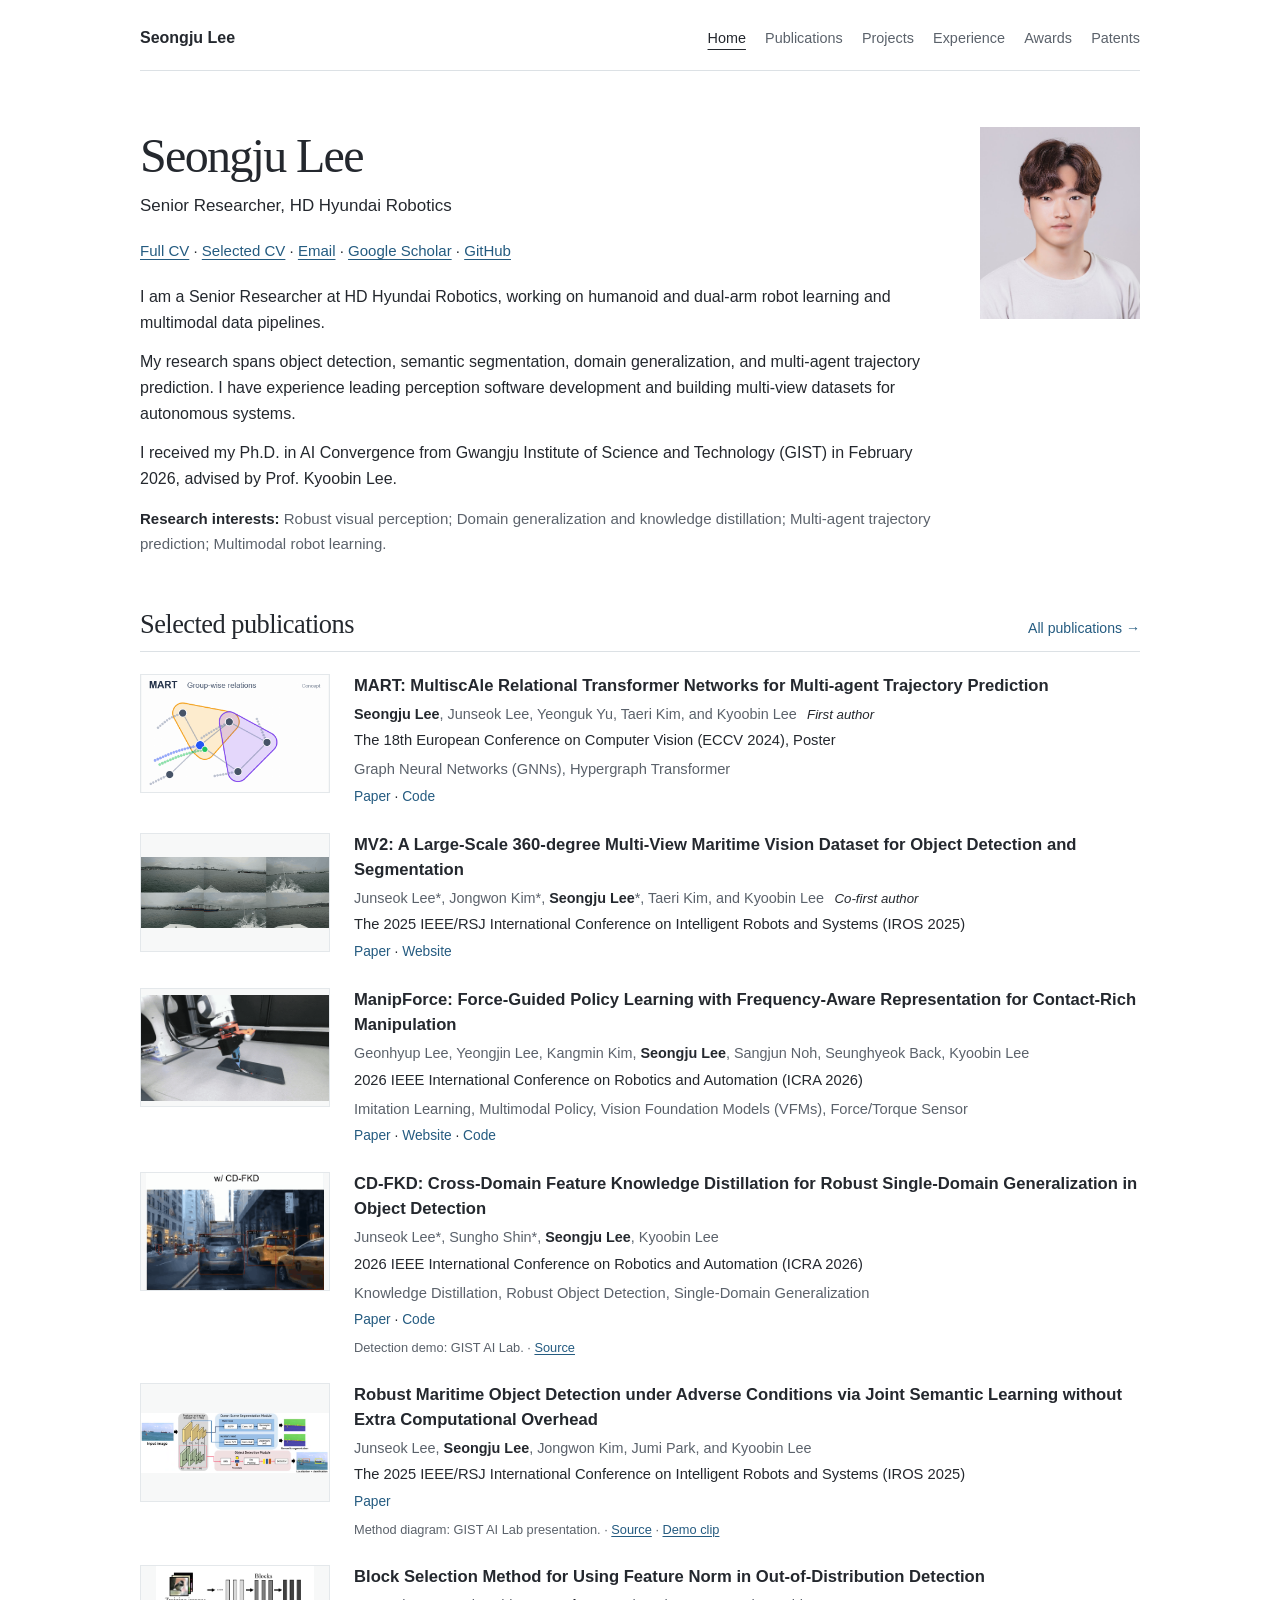
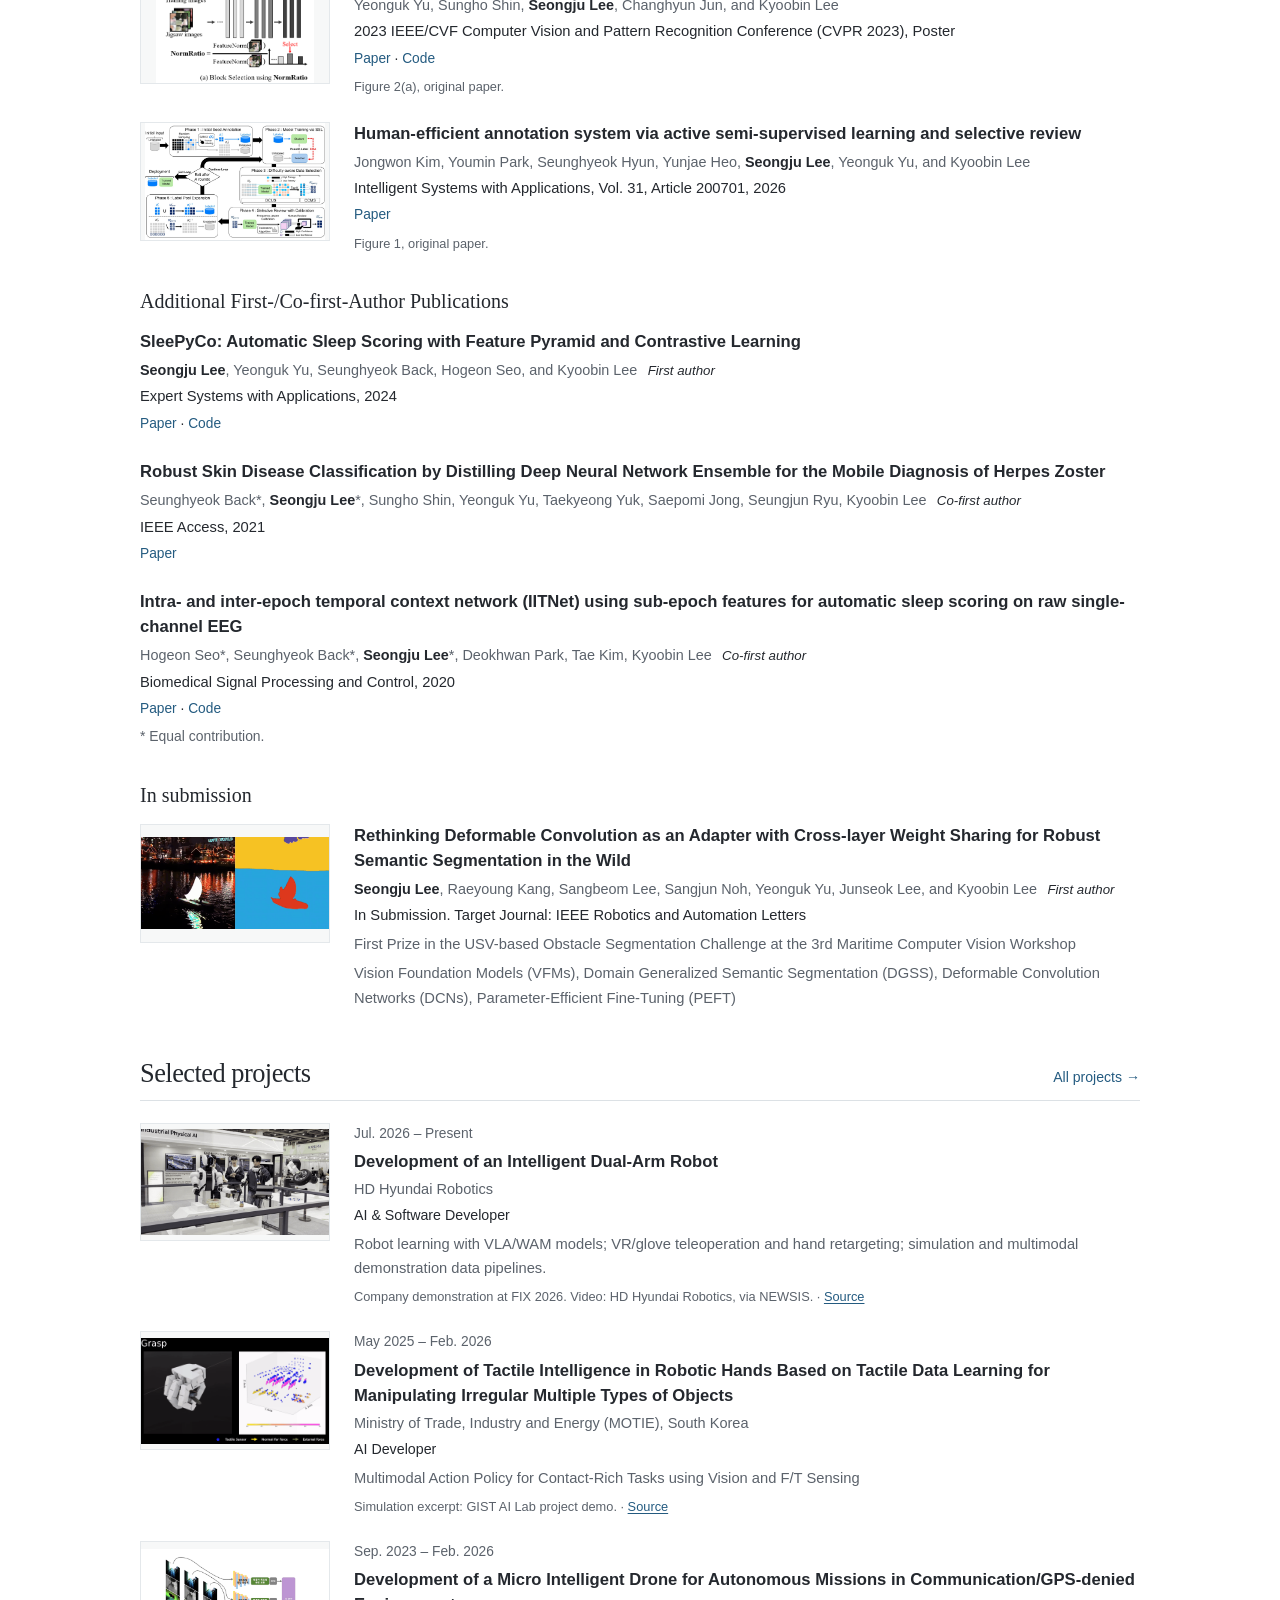
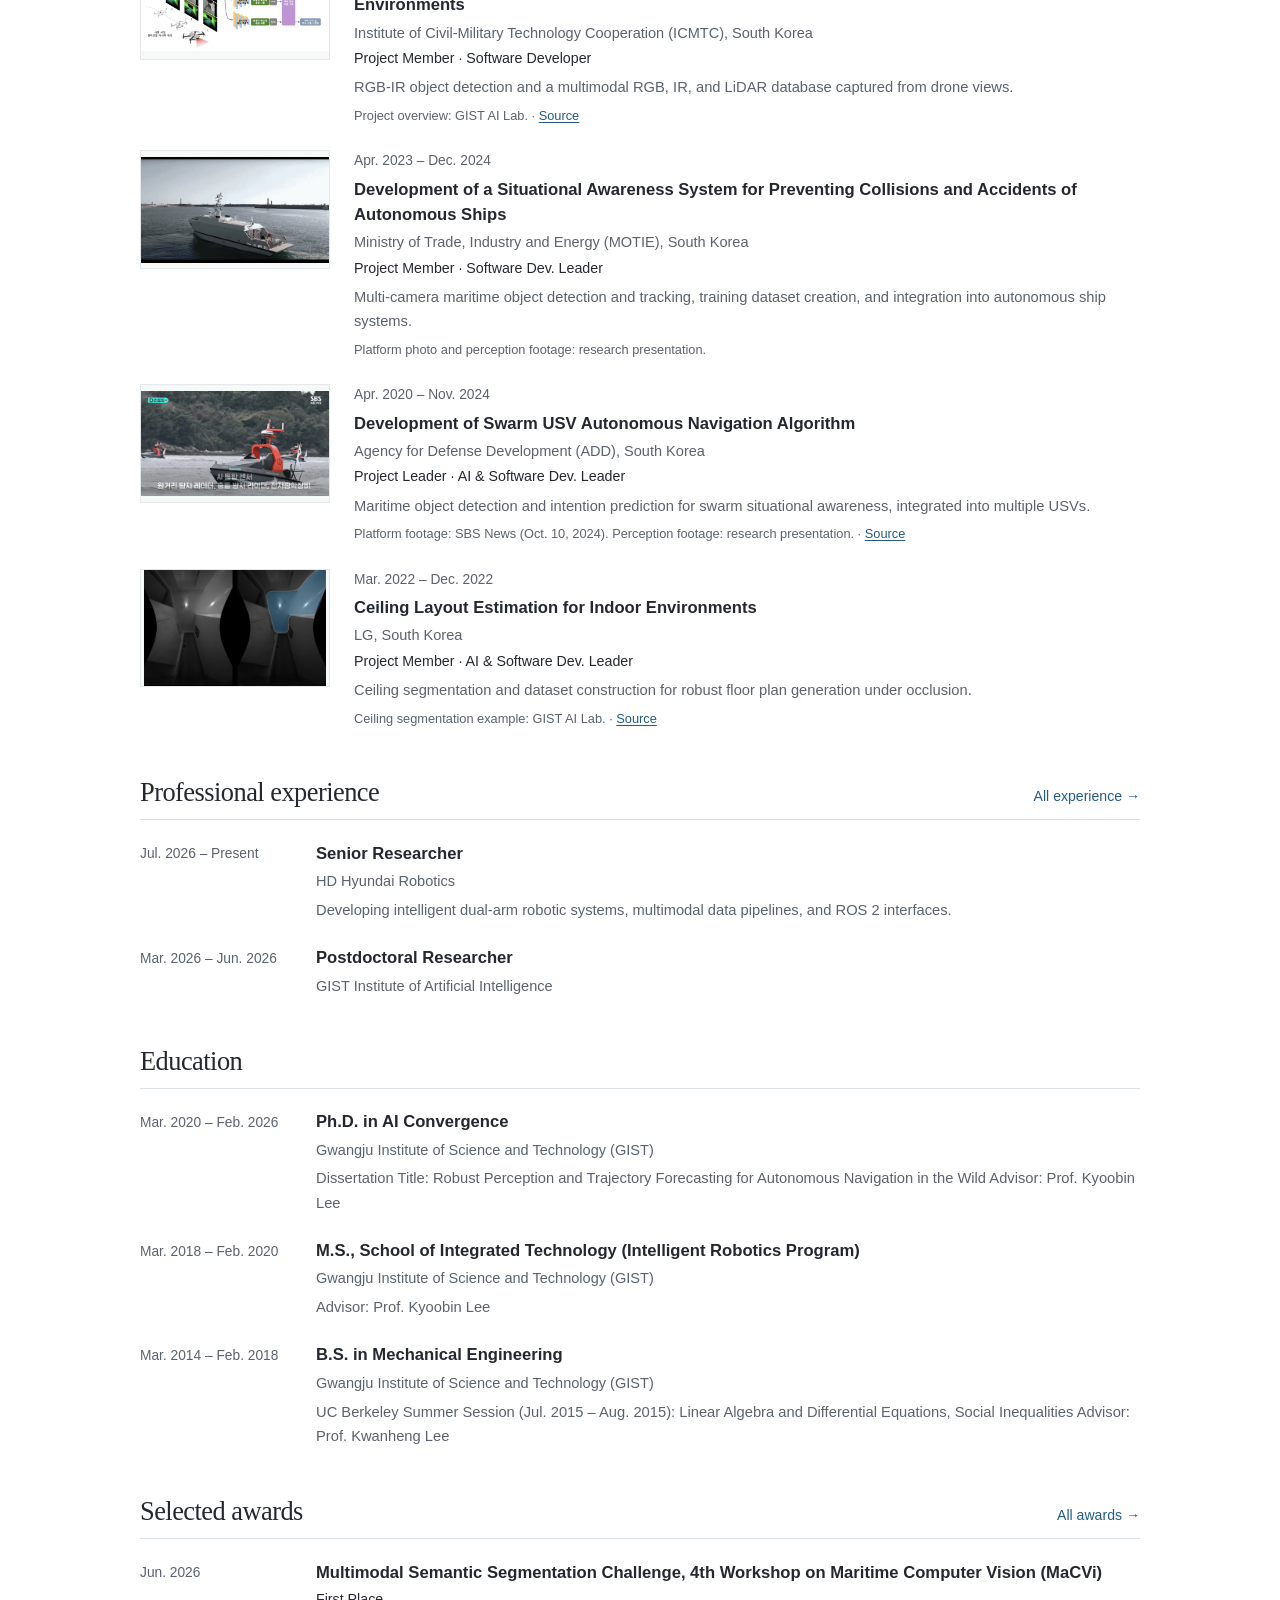
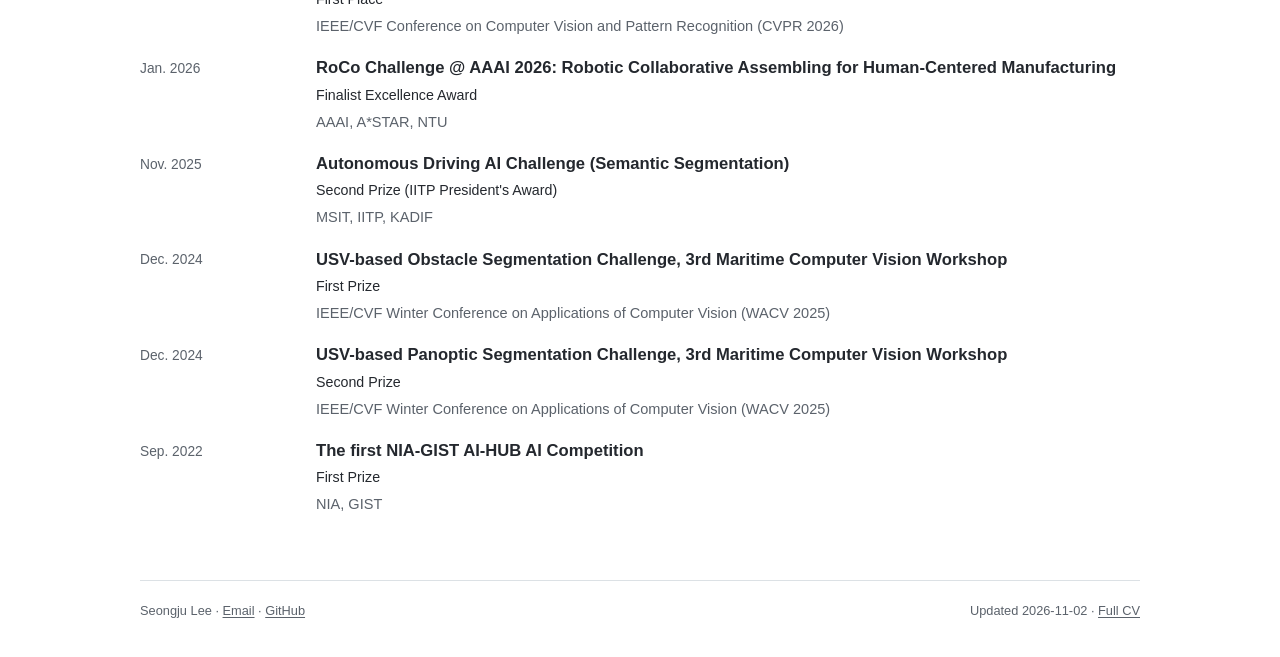
==== index.html @ 4d459638 "Simplify CV summary and retain contrastive learning in skills" ====
<!DOCTYPE html>
<!-- Generated by scripts/build.py from src/data/profile.json. -->
<html lang="en">
<head>
  <meta charset="utf-8">
  <meta name="viewport" content="width=device-width, initial-scale=1">
  <title>Seongju Lee — Robotics &amp; Perception</title>
  <meta name="description" content="Seongju Lee, Senior Researcher at HD Hyundai Robotics. Research in robust perception, maritime vision, and robotics.">
  <link rel="canonical" href="https://seongjulee.github.io/">
  <meta property="og:type" content="website">
  <meta property="og:title" content="Seongju Lee — Robotics &amp; Perception">
  <meta property="og:description" content="Seongju Lee, Senior Researcher at HD Hyundai Robotics. Research in robust perception, maritime vision, and robotics.">
  <meta property="og:url" content="https://seongjulee.github.io/">
  <meta property="og:image" content="https://seongjulee.github.io/assets/images/profile/seongju_lee.jpg">
  <meta property="og:image:alt" content="Portrait of Seongju Lee">
  <meta name="theme-color" content="#ffffff">
  <link rel="icon" type="image/svg+xml" href="assets/favicon.svg">
  <link rel="stylesheet" href="assets/css/site.css?v=45b5c6b2418b">
</head>
<body>
  <a class="skip-link" href="#main">Skip to content</a>
  <header class="site-header wrapper">
    <a class="site-name" href="./">Seongju Lee</a>
    <nav class="site-nav" aria-label="Main navigation">
      <a href="./" aria-current="page">Home</a> <a href="src/pages/publications.html">Publications</a> <a href="src/pages/projects.html">Projects</a> <a href="src/pages/experiences.html">Experience</a> <a href="src/pages/awards.html">Awards</a> <a href="src/pages/patents.html">Patents</a>
    </nav>
  </header>
  <main class="wrapper" id="main" tabindex="-1">
    <section class="profile" aria-labelledby="profile-name">
  <div class="profile-text">
    <h1 id="profile-name">Seongju Lee</h1>
    <p class="profile-affiliation">Senior Researcher, HD Hyundai Robotics</p>
    <p class="profile-links"><a href="assets/docs/Seongju_Lee_CV_Full.pdf?v=ed2b8af882d7">Full CV</a> · <a href="assets/docs/Seongju_Lee_CV_Robotics_Perception.pdf?v=f1baa7aae208">Selected CV</a> · <a href="mailto:sungjulee96@gmail.com">Email</a> · <a href="https://scholar.google.com/citations?user=Q0LR04AAAAAJ">Google Scholar</a> · <a href="https://github.com/SeongjuLee">GitHub</a></p>
    <div class="bio"><p>I am a Senior Researcher at HD Hyundai Robotics, working on humanoid and dual-arm robot learning and multimodal data pipelines.</p>
<p>My research spans object detection, semantic segmentation, domain generalization, and multi-agent trajectory prediction. I have experience leading perception software development and building multi-view datasets for autonomous systems.</p>
<p>I received my Ph.D. in AI Convergence from Gwangju Institute of Science and Technology (GIST) in February 2026, advised by Prof. Kyoobin Lee.</p></div>
    <p class="research-interests"><strong>Research interests:</strong> Robust visual perception; Domain generalization and knowledge distillation; Multi-agent trajectory prediction; Multimodal robot learning.</p>
  </div>
  <img class="portrait" src="assets/images/profile/seongju_lee.jpg" alt="Seongju Lee" width="160" height="192" fetchpriority="high">
</section><section class="content-section" aria-labelledby="publications-heading" id="publications">
  <div class="section-heading">
    <h2 id="publications-heading">Selected publications</h2>
    <a href="src/pages/publications.html" class="section-more">All publications →</a>
  </div>
  <ol class="publication-list">
<li class="publication" id="cvpubMart">
  <article class="research-row">
    <a class="research-media" href="assets/media/research/mart-relations-concept.gif" aria-label="Open original preview: Conceptual MART animation showing trajectory histories, pair-wise connections, overlapping groups, and future trajectories.">
      <picture>
        <source media="(prefers-reduced-motion: reduce)" srcset="assets/media/research/mart-relations-concept-poster.jpg">
        <img src="assets/media/research/mart-relations-concept.gif" alt="Conceptual MART animation showing trajectory histories, pair-wise connections, overlapping groups, and future trajectories." loading="lazy" decoding="async" width="320" height="200">
      </picture>
    </a>
    <div class="research-copy">
    <h3>MART: MultiscAle Relational Transformer Networks for Multi-agent Trajectory Prediction</h3>
    <p class="authors"><strong>Seongju Lee</strong>, Junseok Lee, Yeonguk Yu, Taeri Kim, and Kyoobin Lee<span class="author-role">First author</span></p>
    <p class="venue">The 18th European Conference on Computer Vision (ECCV 2024), Poster</p>

    <p class="item-summary">Graph Neural Networks (GNNs), Hypergraph Transformer</p>
    <p class="item-links"><a href="https://link.springer.com/chapter/10.1007/978-3-031-72848-8_6">Paper</a> · <a href="https://github.com/gist-ailab/MART">Code</a></p>


    </div>
  </article>
</li>
<li class="publication" id="cvpubMultiViewMaritime">
  <article class="research-row">
    <a class="research-media" href="assets/media/research/mv2-multiview.gif" aria-label="Open original preview: Six camera-view examples from the MV2 maritime dataset.">
      <picture>
        <source media="(prefers-reduced-motion: reduce)" srcset="assets/media/research/mv2-multiview-poster.jpg">
        <img src="assets/media/research/mv2-multiview.gif" alt="Six camera-view examples from the MV2 maritime dataset." loading="lazy" decoding="async" width="320" height="200">
      </picture>
    </a>
    <div class="research-copy">
    <h3>MV2: A Large-Scale 360-degree Multi-View Maritime Vision Dataset for Object Detection and Segmentation</h3>
    <p class="authors">Junseok Lee*, Jongwon Kim*, <strong>Seongju Lee</strong>*, Taeri Kim, and Kyoobin Lee<span class="author-role">Co-first author</span></p>
    <p class="venue">The 2025 IEEE/RSJ International Conference on Intelligent Robots and Systems (IROS 2025)</p>


    <p class="item-links"><a href="https://ieeexplore.ieee.org/stamp/stamp.jsp?tp=&amp;arnumber=11247587">Paper</a> · <a href="https://sites.google.com/view/multi-view-maritime-vision">Website</a></p>


    </div>
  </article>
</li>
<li class="publication" id="cvpubManipForce">
  <article class="research-row">
    <a class="research-media" href="assets/media/research/manipforce-battery.gif" aria-label="Open original preview: Battery insertion demonstration with ManipForce.">
      <picture>
        <source media="(prefers-reduced-motion: reduce)" srcset="assets/media/research/manipforce-battery-poster.jpg">
        <img src="assets/media/research/manipforce-battery.gif" alt="Battery insertion demonstration with ManipForce." loading="lazy" decoding="async" width="320" height="200">
      </picture>
    </a>
    <div class="research-copy">
    <h3>ManipForce: Force-Guided Policy Learning with Frequency-Aware Representation for Contact-Rich Manipulation</h3>
    <p class="authors">Geonhyup Lee, Yeongjin Lee, Kangmin Kim, <strong>Seongju Lee</strong>, Sangjun Noh, Seunghyeok Back, Kyoobin Lee</p>
    <p class="venue">2026 IEEE International Conference on Robotics and Automation (ICRA 2026)</p>

    <p class="item-summary">Imitation Learning, Multimodal Policy, Vision Foundation Models (VFMs), Force/Torque Sensor</p>
    <p class="item-links"><a href="https://arxiv.org/pdf/2509.19047">Paper</a> · <a href="https://sites.google.com/view/manipforce/">Website</a> · <a href="https://github.com/gist-ailab/ManipForce">Code</a></p>


    </div>
  </article>
</li>
<li class="publication" id="cvpubCrossDomainDistillation">
  <article class="research-row">
    <a class="research-media" href="assets/media/research/cd-fkd-demo.gif" aria-label="Open original preview: Daytime and nighttime object detections from the official CD-FKD demonstration.">
      <picture>
        <source media="(prefers-reduced-motion: reduce)" srcset="assets/media/research/cd-fkd-demo-poster.jpg">
        <img src="assets/media/research/cd-fkd-demo.gif" alt="Daytime and nighttime object detections from the official CD-FKD demonstration." loading="lazy" decoding="async" width="320" height="200">
      </picture>
    </a>
    <div class="research-copy">
    <h3>CD-FKD: Cross-Domain Feature Knowledge Distillation for Robust Single-Domain Generalization in Object Detection</h3>
    <p class="authors">Junseok Lee*, Sungho Shin*, <strong>Seongju Lee</strong>, Kyoobin Lee</p>
    <p class="venue">2026 IEEE International Conference on Robotics and Automation (ICRA 2026)</p>

    <p class="item-summary">Knowledge Distillation, Robust Object Detection, Single-Domain Generalization</p>
    <p class="item-links"><a href="https://arxiv.org/pdf/2603.16439">Paper</a> · <a href="https://github.com/gist-ailab/CD-FKD">Code</a></p>
    <p class="media-credit">Detection demo: GIST AI Lab. · <a href="https://www.youtube.com/watch?v=3VRU82IuZ4g">Source</a></p>

    </div>
  </article>
</li>
<li class="publication" id="cvpubRobustMaritimeDetection">
  <article class="research-row">
    <a class="research-media" href="assets/media/research/robust-maritime-method.png" aria-label="Open original preview: Joint semantic learning architecture with shared features for maritime object detection and auxiliary scene segmentation.">
      <picture>

        <img src="assets/media/research/robust-maritime-method.png" alt="Joint semantic learning architecture with shared features for maritime object detection and auxiliary scene segmentation." loading="lazy" decoding="async" width="320" height="200">
      </picture>
    </a>
    <div class="research-copy">
    <h3>Robust Maritime Object Detection under Adverse Conditions via Joint Semantic Learning without Extra Computational Overhead</h3>
    <p class="authors">Junseok Lee, <strong>Seongju Lee</strong>, Jongwon Kim, Jumi Park, and Kyoobin Lee</p>
    <p class="venue">The 2025 IEEE/RSJ International Conference on Intelligent Robots and Systems (IROS 2025)</p>


    <p class="item-links"><a href="https://ieeexplore.ieee.org/stamp/stamp.jsp?tp=&amp;arnumber=11246177">Paper</a></p>
    <p class="media-credit">Method diagram: GIST AI Lab presentation. · <a href="https://www.youtube.com/watch?v=nJdHN2xWhJM">Source</a> · <a href="assets/media/research/robust-maritime-demo.gif">Demo clip</a></p>

    </div>
  </article>
</li>
<li class="publication" id="cvpubBlockSelection">
  <article class="research-row">
    <a class="research-media" href="assets/media/research/block-selection-figure2a.png" aria-label="Open original preview: Block selection using NormRatio, comparing feature norms for training images and jigsaw images.">
      <picture>

        <img src="assets/media/research/block-selection-figure2a.png" alt="Block selection using NormRatio, comparing feature norms for training images and jigsaw images." loading="lazy" decoding="async" width="320" height="200">
      </picture>
    </a>
    <div class="research-copy">
    <h3>Block Selection Method for Using Feature Norm in Out-of-Distribution Detection</h3>
    <p class="authors">Yeonguk Yu, Sungho Shin, <strong>Seongju Lee</strong>, Changhyun Jun, and Kyoobin Lee</p>
    <p class="venue">2023 IEEE/CVF Computer Vision and Pattern Recognition Conference (CVPR 2023), Poster</p>


    <p class="item-links"><a href="https://openaccess.thecvf.com/content/CVPR2023/html/Yu_Block_Selection_Method_for_Using_Feature_Norm_in_Out-of-Distribution_Detection_CVPR_2023_paper.html">Paper</a> · <a href="https://github.com/gist-ailab/block-selection-for-OOD-detection">Code</a></p>
    <p class="media-credit">Figure 2(a), original paper.</p>

    </div>
  </article>
</li>
<li class="publication" id="cvpubActiveAnnotation">
  <article class="research-row">
    <a class="research-media" href="assets/media/research/active-annotation-figure1.jpg" aria-label="Open original preview: Five-stage workflow for active semi-supervised annotation, calibrated human review, and label-pool expansion.">
      <picture>

        <img src="assets/media/research/active-annotation-figure1.jpg" alt="Five-stage workflow for active semi-supervised annotation, calibrated human review, and label-pool expansion." loading="lazy" decoding="async" width="320" height="200">
      </picture>
    </a>
    <div class="research-copy">
    <h3>Human-efficient annotation system via active semi-supervised learning and selective review</h3>
    <p class="authors">Jongwon Kim, Youmin Park, Seunghyeok Hyun, Yunjae Heo, <strong>Seongju Lee</strong>, Yeonguk Yu, and Kyoobin Lee</p>
    <p class="venue">Intelligent Systems with Applications, Vol. 31, Article 200701, 2026</p>


    <p class="item-links"><a href="https://doi.org/10.1016/j.iswa.2026.200701">Paper</a></p>
    <p class="media-credit">Figure 1, original paper.</p>

    </div>
  </article>
</li>
</ol><h3 class="subsection-heading" id="additional-publications-heading">Additional First-/Co-first-Author Publications</h3>
<ol class="publication-list">
<li class="publication" id="cvpubSleepyCo">
  <article>

    <div class="research-copy">
    <h3>SleePyCo: Automatic Sleep Scoring with Feature Pyramid and Contrastive Learning</h3>
    <p class="authors"><strong>Seongju Lee</strong>, Yeonguk Yu, Seunghyeok Back, Hogeon Seo, and Kyoobin Lee<span class="author-role">First author</span></p>
    <p class="venue">Expert Systems with Applications, 2024</p>


    <p class="item-links"><a href="https://www.sciencedirect.com/science/article/pii/S0957417423030531">Paper</a> · <a href="https://github.com/gist-ailab/SleePyCo">Code</a></p>


    </div>
  </article>
</li>
<li class="publication" id="cvpubSkinDistillation">
  <article>

    <div class="research-copy">
    <h3>Robust Skin Disease Classification by Distilling Deep Neural Network Ensemble for the Mobile Diagnosis of Herpes Zoster</h3>
    <p class="authors">Seunghyeok Back*, <strong>Seongju Lee</strong>*, Sungho Shin, Yeonguk Yu, Taekyeong Yuk, Saepomi Jong, Seungjun Ryu, Kyoobin Lee<span class="author-role">Co-first author</span></p>
    <p class="venue">IEEE Access, 2021</p>


    <p class="item-links"><a href="https://ieeexplore.ieee.org/abstract/document/9335582">Paper</a></p>


    </div>
  </article>
</li>
<li class="publication" id="cvpubIitnet">
  <article>

    <div class="research-copy">
    <h3>Intra- and inter-epoch temporal context network (IITNet) using sub-epoch features for automatic sleep scoring on raw single-channel EEG</h3>
    <p class="authors">Hogeon Seo*, Seunghyeok Back*, <strong>Seongju Lee</strong>*, Deokhwan Park, Tae Kim, Kyoobin Lee<span class="author-role">Co-first author</span></p>
    <p class="venue">Biomedical Signal Processing and Control, 2020</p>


    <p class="item-links"><a href="https://www.sciencedirect.com/science/article/pii/S1746809420301932">Paper</a> · <a href="https://github.com/gist-ailab/IITNet-official">Code</a></p>


    </div>
  </article>
</li>
</ol><p class="section-note">* Equal contribution.</p><h3 class="subsection-heading">In submission</h3>
<ol class="publication-list">
<li class="publication" id="cvpubRobustSegmentationSubmission">
  <article class="research-row">
    <a class="research-media" href="assets/media/research/dgss-night.gif" aria-label="Open original preview: Nighttime maritime input alongside semantic segmentation output.">
      <picture>
        <source media="(prefers-reduced-motion: reduce)" srcset="assets/media/research/dgss-night-poster.jpg">
        <img src="assets/media/research/dgss-night.gif" alt="Nighttime maritime input alongside semantic segmentation output." loading="lazy" decoding="async" width="320" height="200">
      </picture>
    </a>
    <div class="research-copy">
    <h3>Rethinking Deformable Convolution as an Adapter with Cross-layer Weight Sharing for Robust Semantic Segmentation in the Wild</h3>
    <p class="authors"><strong>Seongju Lee</strong>, Raeyoung Kang, Sangbeom Lee, Sangjun Noh, Yeonguk Yu, Junseok Lee, and Kyoobin Lee<span class="author-role">First author</span></p>
    <p class="venue">In Submission. Target Journal: IEEE Robotics and Automation Letters</p>
    <p class="item-summary">First Prize in the USV-based Obstacle Segmentation Challenge at the 3rd Maritime Computer Vision Workshop</p>
    <p class="item-summary">Vision Foundation Models (VFMs), Domain Generalized Semantic Segmentation (DGSS), Deformable Convolution Networks (DCNs), Parameter-Efficient Fine-Tuning (PEFT)</p>



    </div>
  </article>
</li>
</ol>
</section><section class="content-section" aria-labelledby="projects-heading" id="projects">
  <div class="section-heading">
    <h2 id="projects-heading">Selected projects</h2>
    <a href="src/pages/projects.html" class="section-more">All projects →</a>
  </div>
  <ul class="dated-list projects-list">
<li class="dated-item project-with-media" id="cvprojectDualArm">
  <article class="research-row">
    <a class="research-media" href="assets/media/research/hd-dual-arm-fix2026.gif" aria-label="Open original preview: HD Hyundai Robotics dual-arm robot company demonstration at FIX 2026.">
      <picture>
        <source media="(prefers-reduced-motion: reduce)" srcset="assets/media/research/hd-dual-arm-fix2026-poster.jpg">
        <img src="assets/media/research/hd-dual-arm-fix2026.gif" alt="HD Hyundai Robotics dual-arm robot company demonstration at FIX 2026." loading="lazy" decoding="async" width="320" height="200">
      </picture>
    </a>
    <div class="research-copy">
      <p class="item-date">Jul. 2026 – Present</p>

    <h3>Development of an Intelligent Dual-Arm Robot</h3>
    <p class="organization">HD Hyundai Robotics</p>
    <p class="item-role">AI &amp; Software Developer</p>
    <p class="item-summary">Robot learning with VLA/WAM models; VR/glove teleoperation and hand retargeting; simulation and multimodal demonstration data pipelines.</p>

    <p class="media-credit">Company demonstration at FIX 2026. Video: HD Hyundai Robotics, via NEWSIS. · <a href="https://nwww.newsis.com/view/NISX20261021_0003835579">Source</a></p>
    </div>
  </article>
</li>
<li class="dated-item project-with-media" id="cvprojectTactile">
  <article class="research-row">
    <a class="research-media" href="assets/media/research/tactile-project-simulation.gif" aria-label="Open original preview: Simulated robotic-hand grasping and tactile contact-force visualization from the official GIST AI Lab project demonstration.">
      <picture>
        <source media="(prefers-reduced-motion: reduce)" srcset="assets/media/research/tactile-project-simulation-poster.jpg">
        <img src="assets/media/research/tactile-project-simulation.gif" alt="Simulated robotic-hand grasping and tactile contact-force visualization from the official GIST AI Lab project demonstration." loading="lazy" decoding="async" width="320" height="200">
      </picture>
    </a>
    <div class="research-copy">
      <p class="item-date">May 2025 – Feb. 2026</p>

    <h3>Development of Tactile Intelligence in Robotic Hands Based on Tactile Data Learning for Manipulating Irregular Multiple Types of Objects</h3>
    <p class="organization">Ministry of Trade, Industry and Energy (MOTIE), South Korea</p>
    <p class="item-role">AI Developer</p>
    <p class="item-summary">Multimodal Action Policy for Contact-Rich Tasks using Vision and F/T Sensing</p>

    <p class="media-credit">Simulation excerpt: GIST AI Lab project demo. · <a href="https://www.youtube.com/watch?v=ACXip1F-Fh0">Source</a></p>
    </div>
  </article>
</li>
<li class="dated-item project-with-media" id="cvprojectDrone">
  <article class="research-row">
    <a class="research-media" href="assets/media/research/drone-multimodal-overview.png" aria-label="Open original preview: Official project overview of drone-view RGB, infrared, and LiDAR data for multi-view object recognition.">
      <picture>

        <img src="assets/media/research/drone-multimodal-overview.png" alt="Official project overview of drone-view RGB, infrared, and LiDAR data for multi-view object recognition." loading="lazy" decoding="async" width="320" height="200">
      </picture>
    </a>
    <div class="research-copy">
      <p class="item-date">Sep. 2023 – Feb. 2026</p>

    <h3>Development of a Micro Intelligent Drone for Autonomous Missions in Communication/GPS-denied Environments</h3>
    <p class="organization">Institute of Civil-Military Technology Cooperation (ICMTC), South Korea</p>
    <p class="item-role">Project Member · Software Developer</p>
    <p class="item-summary">RGB-IR object detection and a multimodal RGB, IR, and LiDAR database captured from drone views.</p>

    <p class="media-credit">Project overview: GIST AI Lab. · <a href="https://sites.google.com/view/gistailab/project/%EB%93%9C%EB%A1%A0">Source</a></p>
    </div>
  </article>
</li>
<li class="dated-item project-with-media" id="cvprojectMaritime">
  <article class="research-row">
    <a class="research-media" href="assets/media/research/maritime-platform-perception.gif" aria-label="Open original preview: Edited sequence of the autonomous-ship platform, daytime object detection, and detection in rainy conditions.">
      <picture>
        <source media="(prefers-reduced-motion: reduce)" srcset="assets/media/research/maritime-platform-perception-poster.jpg">
        <img src="assets/media/research/maritime-platform-perception.gif" alt="Edited sequence of the autonomous-ship platform, daytime object detection, and detection in rainy conditions." loading="lazy" decoding="async" width="320" height="200">
      </picture>
    </a>
    <div class="research-copy">
      <p class="item-date">Apr. 2023 – Dec. 2024</p>

    <h3>Development of a Situational Awareness System for Preventing Collisions and Accidents of Autonomous Ships</h3>
    <p class="organization">Ministry of Trade, Industry and Energy (MOTIE), South Korea</p>
    <p class="item-role">Project Member · Software Dev. Leader</p>
    <p class="item-summary">Multi-camera maritime object detection and tracking, training dataset creation, and integration into autonomous ship systems.</p>

    <p class="media-credit">Platform photo and perception footage: research presentation.</p>
    </div>
  </article>
</li>
<li class="dated-item project-with-media" id="cvprojectSwarm">
  <article class="research-row">
    <a class="research-media" href="assets/media/research/swarm-platform-perception.gif" aria-label="Open original preview: Edited sequence of USV platform close-ups, real-world object detection, and group navigation.">
      <picture>
        <source media="(prefers-reduced-motion: reduce)" srcset="assets/media/research/swarm-platform-perception-poster.jpg">
        <img src="assets/media/research/swarm-platform-perception.gif" alt="Edited sequence of USV platform close-ups, real-world object detection, and group navigation." loading="lazy" decoding="async" width="320" height="200">
      </picture>
    </a>
    <div class="research-copy">
      <p class="item-date">Apr. 2020 – Nov. 2024</p>

    <h3>Development of Swarm USV Autonomous Navigation Algorithm</h3>
    <p class="organization">Agency for Defense Development (ADD), South Korea</p>
    <p class="item-role">Project Leader · AI &amp; Software Dev. Leader</p>
    <p class="item-summary">Maritime object detection and intention prediction for swarm situational awareness, integrated into multiple USVs.</p>

    <p class="media-credit">Platform footage: SBS News (Oct. 10, 2024). Perception footage: research presentation. · <a href="https://www.youtube.com/watch?v=AyBg_Y-ayZ4">Source</a></p>
    </div>
  </article>
</li>
<li class="dated-item project-with-media" id="cvprojectCeiling">
  <article class="research-row">
    <a class="research-media" href="assets/media/research/ceiling-segmentation-example.jpg" aria-label="Open original preview: Input image and ceiling segmentation mask from the official project example.">
      <picture>

        <img src="assets/media/research/ceiling-segmentation-example.jpg" alt="Input image and ceiling segmentation mask from the official project example." loading="lazy" decoding="async" width="320" height="200">
      </picture>
    </a>
    <div class="research-copy">
      <p class="item-date">Mar. 2022 – Dec. 2022</p>

    <h3>Ceiling Layout Estimation for Indoor Environments</h3>
    <p class="organization">LG, South Korea</p>
    <p class="item-role">Project Member · AI &amp; Software Dev. Leader</p>
    <p class="item-summary">Ceiling segmentation and dataset construction for robust floor plan generation under occlusion.</p>

    <p class="media-credit">Ceiling segmentation example: GIST AI Lab. · <a href="https://sites.google.com/view/gistailab/project/lg">Source</a></p>
    </div>
  </article>
</li>
</ul>
</section><section class="content-section" aria-labelledby="experience-heading" id="experience">
  <div class="section-heading">
    <h2 id="experience-heading">Professional experience</h2>
    <a href="src/pages/experiences.html" class="section-more">All experience →</a>
  </div>
  <ul class="dated-list">
<li class="dated-item">
  <p class="item-date">Jul. 2026 – Present</p>
  <div>
    <h3>Senior Researcher</h3>
    <p class="organization">HD Hyundai Robotics</p>
    <p class="item-summary">Developing intelligent dual-arm robotic systems, multimodal data pipelines, and ROS 2 interfaces.</p>
  </div>
</li>
<li class="dated-item">
  <p class="item-date">Mar. 2026 – Jun. 2026</p>
  <div>
    <h3>Postdoctoral Researcher</h3>
    <p class="organization">GIST Institute of Artificial Intelligence</p>

  </div>
</li>
</ul>
</section><section class="content-section" aria-labelledby="education-heading" id="education">
  <div class="section-heading">
    <h2 id="education-heading">Education</h2>

  </div>
  <ul class="dated-list">
<li class="dated-item">
  <p class="item-date">Mar. 2020 – Feb. 2026</p>
  <div>
    <h3>Ph.D. in AI Convergence</h3>
    <p class="organization">Gwangju Institute of Science and Technology (GIST)</p>
    <p class="item-summary">Dissertation Title: Robust Perception and Trajectory Forecasting for Autonomous Navigation in the Wild Advisor: Prof. Kyoobin Lee</p>
  </div>
</li>
<li class="dated-item">
  <p class="item-date">Mar. 2018 – Feb. 2020</p>
  <div>
    <h3>M.S., School of Integrated Technology (Intelligent Robotics Program)</h3>
    <p class="organization">Gwangju Institute of Science and Technology (GIST)</p>
    <p class="item-summary">Advisor: Prof. Kyoobin Lee</p>
  </div>
</li>
<li class="dated-item">
  <p class="item-date">Mar. 2014 – Feb. 2018</p>
  <div>
    <h3>B.S. in Mechanical Engineering</h3>
    <p class="organization">Gwangju Institute of Science and Technology (GIST)</p>
    <p class="item-summary">UC Berkeley Summer Session (Jul. 2015 – Aug. 2015): Linear Algebra and Differential Equations, Social Inequalities Advisor: Prof. Kwanheng Lee</p>
  </div>
</li>
</ul>
</section><section class="content-section" aria-labelledby="awards-heading" id="awards">
  <div class="section-heading">
    <h2 id="awards-heading">Selected awards</h2>
    <a href="src/pages/awards.html" class="section-more">All awards →</a>
  </div>
  <ul class="dated-list awards-list">
<li class="dated-item">
  <p class="item-date">Jun. 2026</p>
  <div>
    <h3>Multimodal Semantic Segmentation Challenge, 4th Workshop on Maritime Computer Vision (MaCVi)</h3>
    <p class="award-result">First Place</p>
    <p class="organization">IEEE/CVF Conference on Computer Vision and Pattern Recognition (CVPR 2026)</p>
  </div>
</li>
<li class="dated-item">
  <p class="item-date">Jan. 2026</p>
  <div>
    <h3>RoCo Challenge @ AAAI 2026: Robotic Collaborative Assembling for Human-Centered Manufacturing</h3>
    <p class="award-result">Finalist Excellence Award</p>
    <p class="organization">AAAI, A*STAR, NTU</p>
  </div>
</li>
<li class="dated-item">
  <p class="item-date">Nov. 2025</p>
  <div>
    <h3>Autonomous Driving AI Challenge (Semantic Segmentation)</h3>
    <p class="award-result">Second Prize (IITP President&#x27;s Award)</p>
    <p class="organization">MSIT, IITP, KADIF</p>
  </div>
</li>
<li class="dated-item">
  <p class="item-date">Dec. 2024</p>
  <div>
    <h3>USV-based Obstacle Segmentation Challenge, 3rd Maritime Computer Vision Workshop</h3>
    <p class="award-result">First Prize</p>
    <p class="organization">IEEE/CVF Winter Conference on Applications of Computer Vision (WACV 2025)</p>
  </div>
</li>
<li class="dated-item">
  <p class="item-date">Dec. 2024</p>
  <div>
    <h3>USV-based Panoptic Segmentation Challenge, 3rd Maritime Computer Vision Workshop</h3>
    <p class="award-result">Second Prize</p>
    <p class="organization">IEEE/CVF Winter Conference on Applications of Computer Vision (WACV 2025)</p>
  </div>
</li>
<li class="dated-item">
  <p class="item-date">Sep. 2022</p>
  <div>
    <h3>The first NIA-GIST AI-HUB AI Competition</h3>
    <p class="award-result">First Prize</p>
    <p class="organization">NIA, GIST</p>
  </div>
</li>
</ul>
</section>
  </main>
  <footer class="site-footer wrapper">
    <p>Seongju Lee · <a href="mailto:sungjulee96@gmail.com">Email</a> · <a href="https://github.com/SeongjuLee">GitHub</a></p>
    <p>Updated <time datetime="2026-11-02">2026-11-02</time> · <a href="assets/docs/Seongju_Lee_CV_Full.pdf?v=ed2b8af882d7">Full CV</a></p>
  </footer>
</body>
</html>
---- assets/css/site.css ----
:root {
  color-scheme: light;
  --ink: #24282e;
  --muted: #5b626b;
  --link: #245b80;
  --rule: #dce1e5;
  --paper: #fff;
}

*,
*::before,
*::after {
  box-sizing: border-box;
}

html {
  scroll-padding-top: 1.5rem;
}

body {
  margin: 0;
  background: var(--paper);
  color: var(--ink);
  font-family: -apple-system, BlinkMacSystemFont, "Segoe UI", Arial, sans-serif;
  font-size: 16px;
  line-height: 1.65;
  -webkit-text-size-adjust: 100%;
}

a {
  color: var(--link);
  text-decoration-thickness: 1px;
  text-underline-offset: 0.17em;
}

a:hover {
  color: #163d58;
  text-decoration: underline;
}

:focus-visible {
  outline: 2px solid var(--link);
  outline-offset: 4px;
}

img {
  display: block;
  max-width: 100%;
}

p,
h1,
h2,
h3 {
  margin: 0;
}

h1,
h2 {
  font-family: Georgia, "Times New Roman", serif;
  font-weight: 400;
  line-height: 1.2;
}

h1 {
  font-size: clamp(2.35rem, 5vw, 3rem);
  letter-spacing: -0.035em;
}

h2 {
  font-size: 1.65rem;
  letter-spacing: -0.02em;
}

h3 {
  font-size: 1.04rem;
  font-weight: 600;
  line-height: 1.5;
}

.wrapper {
  width: min(100% - 4rem, 1000px);
  margin-inline: auto;
}

.skip-link {
  position: absolute;
  top: 0.5rem;
  left: 1rem;
  z-index: 2;
  padding: 0.5rem 0.75rem;
  background: var(--paper);
  border: 1px solid var(--link);
  transform: translateY(-200%);
}

.skip-link:focus {
  transform: translateY(0);
}

.site-header {
  display: flex;
  align-items: baseline;
  justify-content: space-between;
  gap: 1rem 2rem;
  padding-block: 1.55rem 1.2rem;
  border-bottom: 1px solid var(--rule);
}

.site-name {
  flex-shrink: 0;
  color: var(--ink);
  font-weight: 600;
  text-decoration: none;
}

.site-nav {
  display: flex;
  flex-wrap: wrap;
  justify-content: flex-end;
  gap: 0.4rem 1.2rem;
  font-size: 0.9rem;
}

.site-nav a {
  color: var(--muted);
  text-decoration: none;
}

.site-nav a[aria-current="page"] {
  color: var(--ink);
  text-decoration: underline;
  text-underline-offset: 0.4em;
}

.profile {
  display: grid;
  grid-template-columns: minmax(0, 1fr) 160px;
  align-items: start;
  gap: 3rem;
  padding-block: 3.5rem 0.3rem;
}

.profile-affiliation {
  margin-top: 0.45rem;
  font-size: 1.06rem;
}

.bio {
  margin-top: 1.1rem;
}

.bio p + p {
  margin-top: 0.75rem;
}

.research-interests {
  margin-top: 0.9rem;
  color: var(--muted);
  font-size: 0.94rem;
}

.research-interests strong {
  color: var(--ink);
  font-weight: 600;
}

.profile-links {
  margin-top: 1rem;
  font-size: 0.94rem;
  line-height: 2;
}

.portrait {
  width: 160px;
  height: 192px;
  object-fit: cover;
  object-position: center 30%;
}

.content-section {
  margin-top: 3rem;
}

.section-heading {
  display: flex;
  align-items: baseline;
  justify-content: space-between;
  gap: 0.75rem 1.5rem;
  margin-bottom: 1.35rem;
  padding-bottom: 0.65rem;
  border-bottom: 1px solid var(--rule);
}

.section-more {
  flex-shrink: 0;
  font-size: 0.88rem;
  text-decoration: none;
}

.publication-list,
.dated-list {
  margin: 0;
  padding: 0;
  list-style: none;
}

.publication + .publication {
  margin-top: 1.55rem;
}

.publication {
  scroll-margin-top: 1.5rem;
}

.research-row {
  display: grid;
  grid-template-columns: 190px minmax(0, 1fr);
  align-items: start;
  column-gap: 1.5rem;
}

.research-copy {
  min-width: 0;
}

.research-media {
  display: block;
  width: 190px;
  aspect-ratio: 8 / 5;
  overflow: hidden;
  border: 1px solid #e4e8eb;
  background: #f7f8f8;
}

.research-media picture,
.research-media img,
.research-media video {
  display: block;
  width: 100%;
  height: 100%;
}

.research-media img,
.research-media video {
  object-fit: contain;
}

.dated-item.project-with-media {
  display: block;
}

.project-with-media .item-date {
  margin-bottom: 0.3rem;
  padding-top: 0;
}

.publication h3,
.dated-item h2,
.dated-item h3 {
  overflow-wrap: anywhere;
}

.dated-item h2 {
  font-family: inherit;
  font-size: 1.04rem;
  font-weight: 600;
  line-height: 1.5;
  letter-spacing: normal;
}

.authors {
  margin-top: 0.25rem;
  font-size: 0.9rem;
  color: var(--muted);
  line-height: 1.65;
}

.authors strong {
  color: var(--ink);
  font-weight: 600;
}

.author-role {
  display: inline-block;
  margin-left: 0.65rem;
  color: var(--ink);
  font-size: 0.83rem;
  font-style: italic;
}

.venue {
  margin-top: 0.1rem;
  font-size: 0.92rem;
}

.item-summary {
  margin-top: 0.3rem;
  font-size: 0.92rem;
  color: var(--muted);
}

.item-links {
  margin-top: 0.25rem;
  font-size: 0.86rem;
}

.item-links a {
  text-decoration: none;
}

.item-metrics {
  margin-top: 0.3rem;
  color: var(--muted);
  font-size: 0.78rem;
}

.media-credit {
  margin-top: 0.35rem;
  color: var(--muted);
  font-size: 0.8rem;
}

.subsection-heading {
  margin-top: 2rem;
  margin-bottom: 0.9rem;
  font-family: Georgia, "Times New Roman", serif;
  font-size: 1.25rem;
  font-weight: 400;
}

.section-note {
  margin: 0.25rem 0 0.9rem;
  font-size: 0.87rem;
  color: var(--muted);
}

.dated-item {
  display: grid;
  grid-template-columns: 152px minmax(0, 1fr);
  column-gap: 1.5rem;
}

.dated-item + .dated-item {
  margin-top: 1.5rem;
}

.item-date {
  padding-top: 0.1rem;
  color: var(--muted);
  font-size: 0.86rem;
}

.organization {
  margin-top: 0.15rem;
  color: var(--muted);
  font-size: 0.91rem;
}

.item-role,
.award-result {
  margin-top: 0.15rem;
  font-size: 0.89rem;
}

.item-role {
  font-weight: 500;
}

.awards-list .dated-item + .dated-item {
  margin-top: 1.15rem;
}

.page-heading {
  margin-top: 3rem;
  margin-bottom: 2rem;
}

.page-heading > p {
  max-width: 45rem;
  margin-top: 1rem;
  color: var(--muted);
}

.page-index {
  margin-top: 1.2rem;
  font-size: 0.9rem;
  line-height: 2;
}

.archive-note {
  max-width: 47rem;
  color: var(--muted);
  font-size: 0.83rem;
}

.patent-list h2 {
  font-family: inherit;
  font-size: 1.05rem;
  line-height: 1.5;
  font-weight: 600;
  letter-spacing: normal;
  overflow-wrap: anywhere;
}

.site-footer {
  display: flex;
  flex-wrap: wrap;
  justify-content: space-between;
  gap: 0.5rem 2rem;
  margin-top: 4rem;
  padding-block: 1.2rem 2.2rem;
  border-top: 1px solid var(--rule);
  color: var(--muted);
  font-size: 0.8rem;
}

.site-footer a {
  color: inherit;
}

@media (max-width: 800px) {
  .site-header {
    display: block;
  }

  .site-nav {
    justify-content: flex-start;
    margin-top: 0.7rem;
    gap: 0.4rem 1.1rem;
  }

  .profile {
    column-gap: 2rem;
  }
}

@media (max-width: 600px) {
  .wrapper {
    width: calc(100% - 2.5rem);
  }

  .site-header {
    padding-top: 1.2rem;
  }

  .site-nav {
    column-gap: 1rem;
    font-size: 0.84rem;
  }

  .profile {
    position: relative;
    display: block;
    padding-top: 2rem;
  }

  .profile h1,
  .profile-affiliation {
    padding-right: 104px;
  }

  .portrait {
    position: absolute;
    top: 2rem;
    right: 0;
    width: 88px;
    height: 106px;
  }

  .profile-affiliation {
    min-height: 3.4rem;
    font-size: 1rem;
  }

  .content-section {
    margin-top: 2.5rem;
  }

  .section-heading {
    flex-wrap: wrap;
    row-gap: 0.35rem;
    margin-bottom: 1.2rem;
  }

  h2 {
    font-size: 1.5rem;
  }

  .dated-item {
    grid-template-columns: minmax(0, 1fr);
    row-gap: 0.2rem;
  }

  .research-row {
    grid-template-columns: minmax(0, 1fr);
    row-gap: 0.9rem;
  }

  .research-media {
    width: min(100%, 240px);
  }

  .dated-item + .dated-item {
    margin-top: 1.5rem;
  }

  .item-date {
    padding: 0;
  }

  .page-heading {
    margin-top: 2rem;
  }

  .site-footer {
    display: block;
    margin-top: 3rem;
  }

  .site-footer p + p {
    margin-top: 0.5rem;
  }
}

@media (prefers-reduced-motion: reduce) {
  .media-animated-no-poster img {
    visibility: hidden;
  }
}

@media print {
  body {
    font-size: 10pt;
  }

  .wrapper {
    width: 100%;
  }

  .site-header,
  .skip-link,
  .section-more,
  .site-footer {
    display: none;
  }

  .profile {
    padding-top: 0;
  }

  .content-section {
    margin-top: 1.8rem;
  }

  .publication,
  .dated-item {
    break-inside: avoid;
  }

  a {
    color: inherit;
  }
}
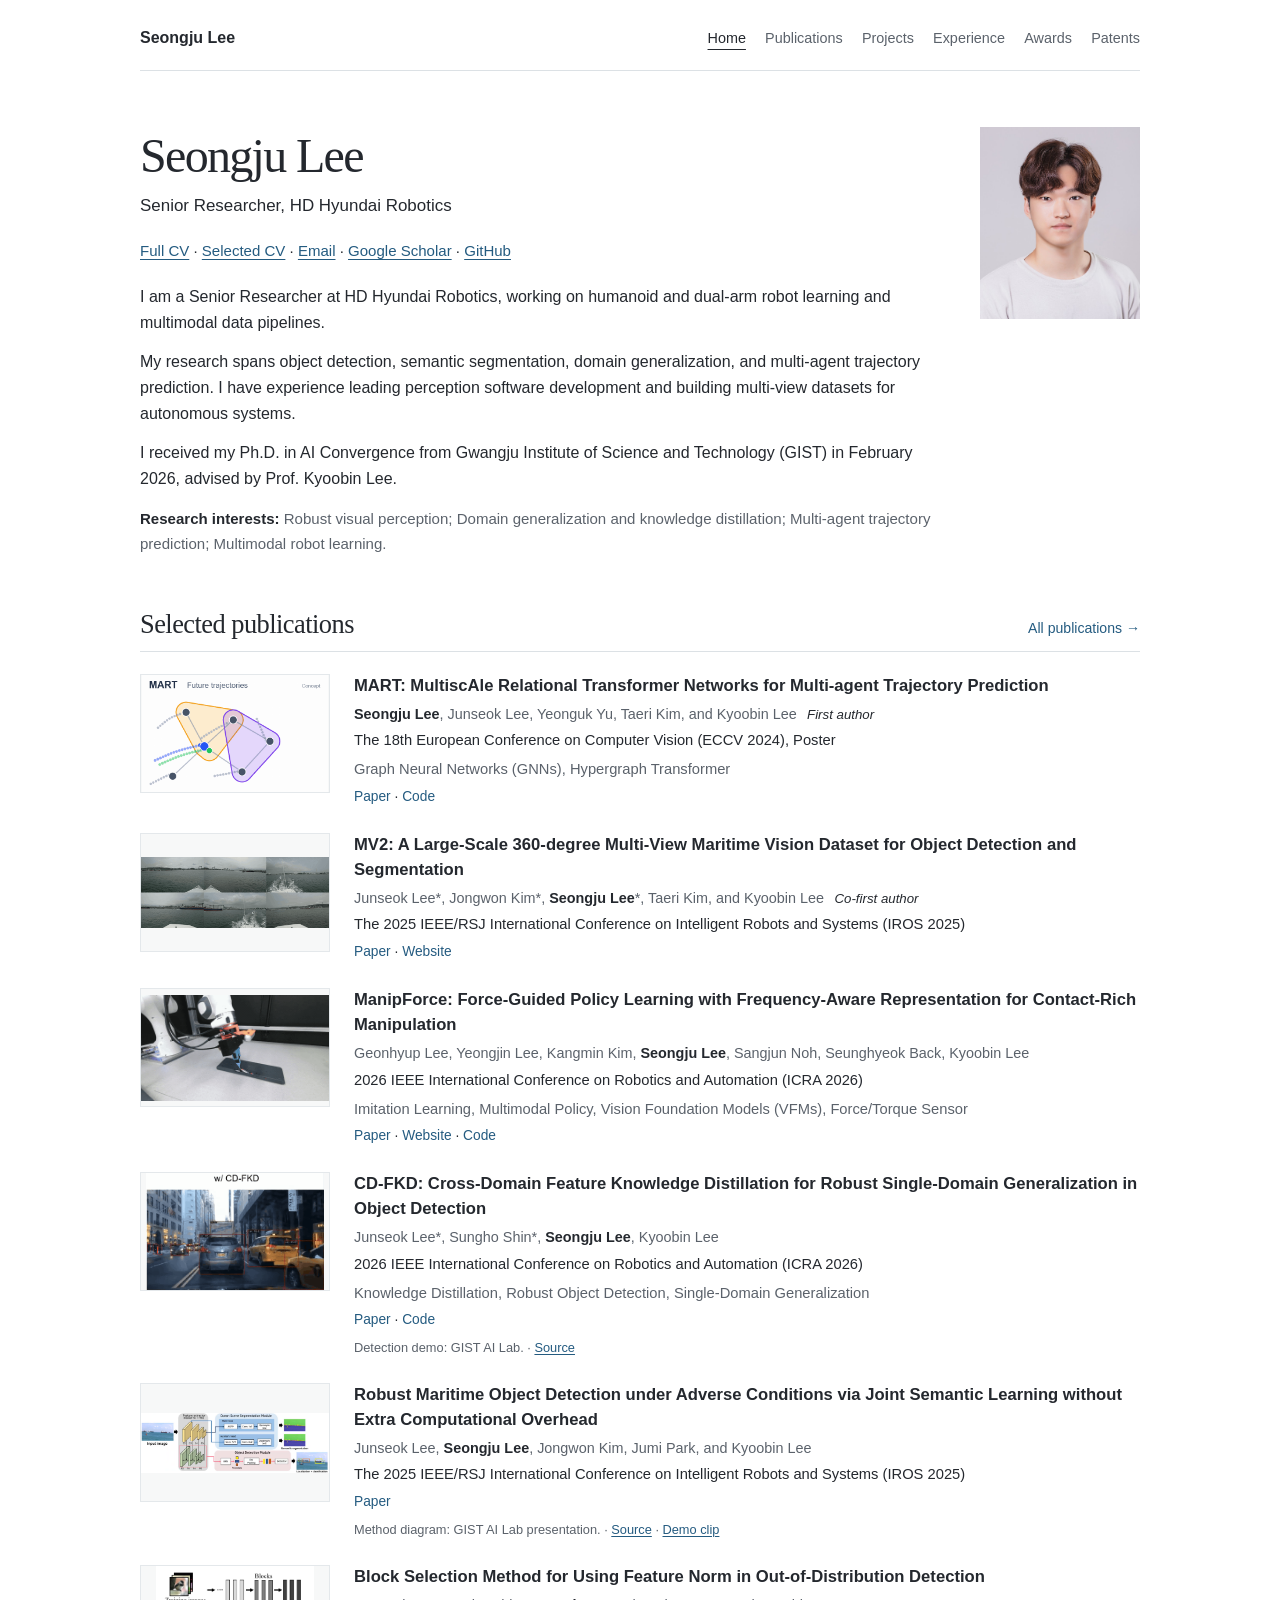
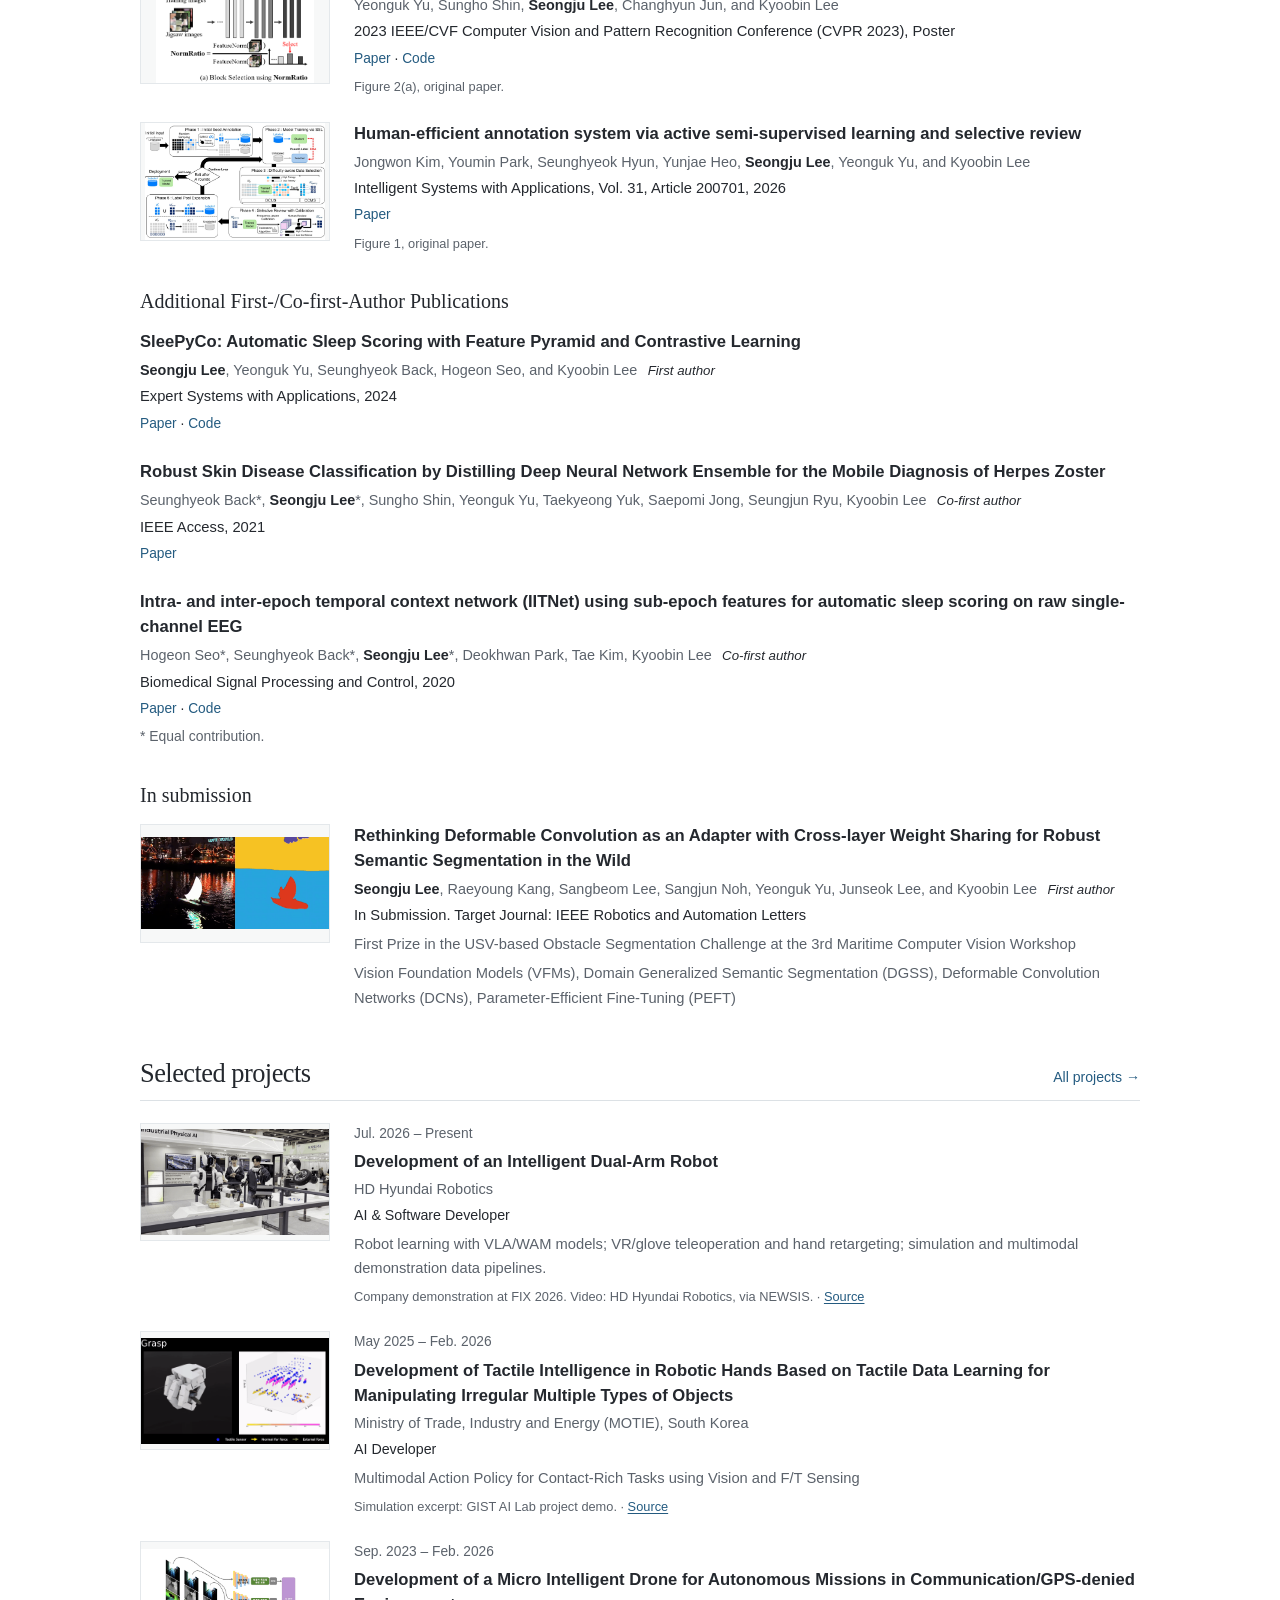
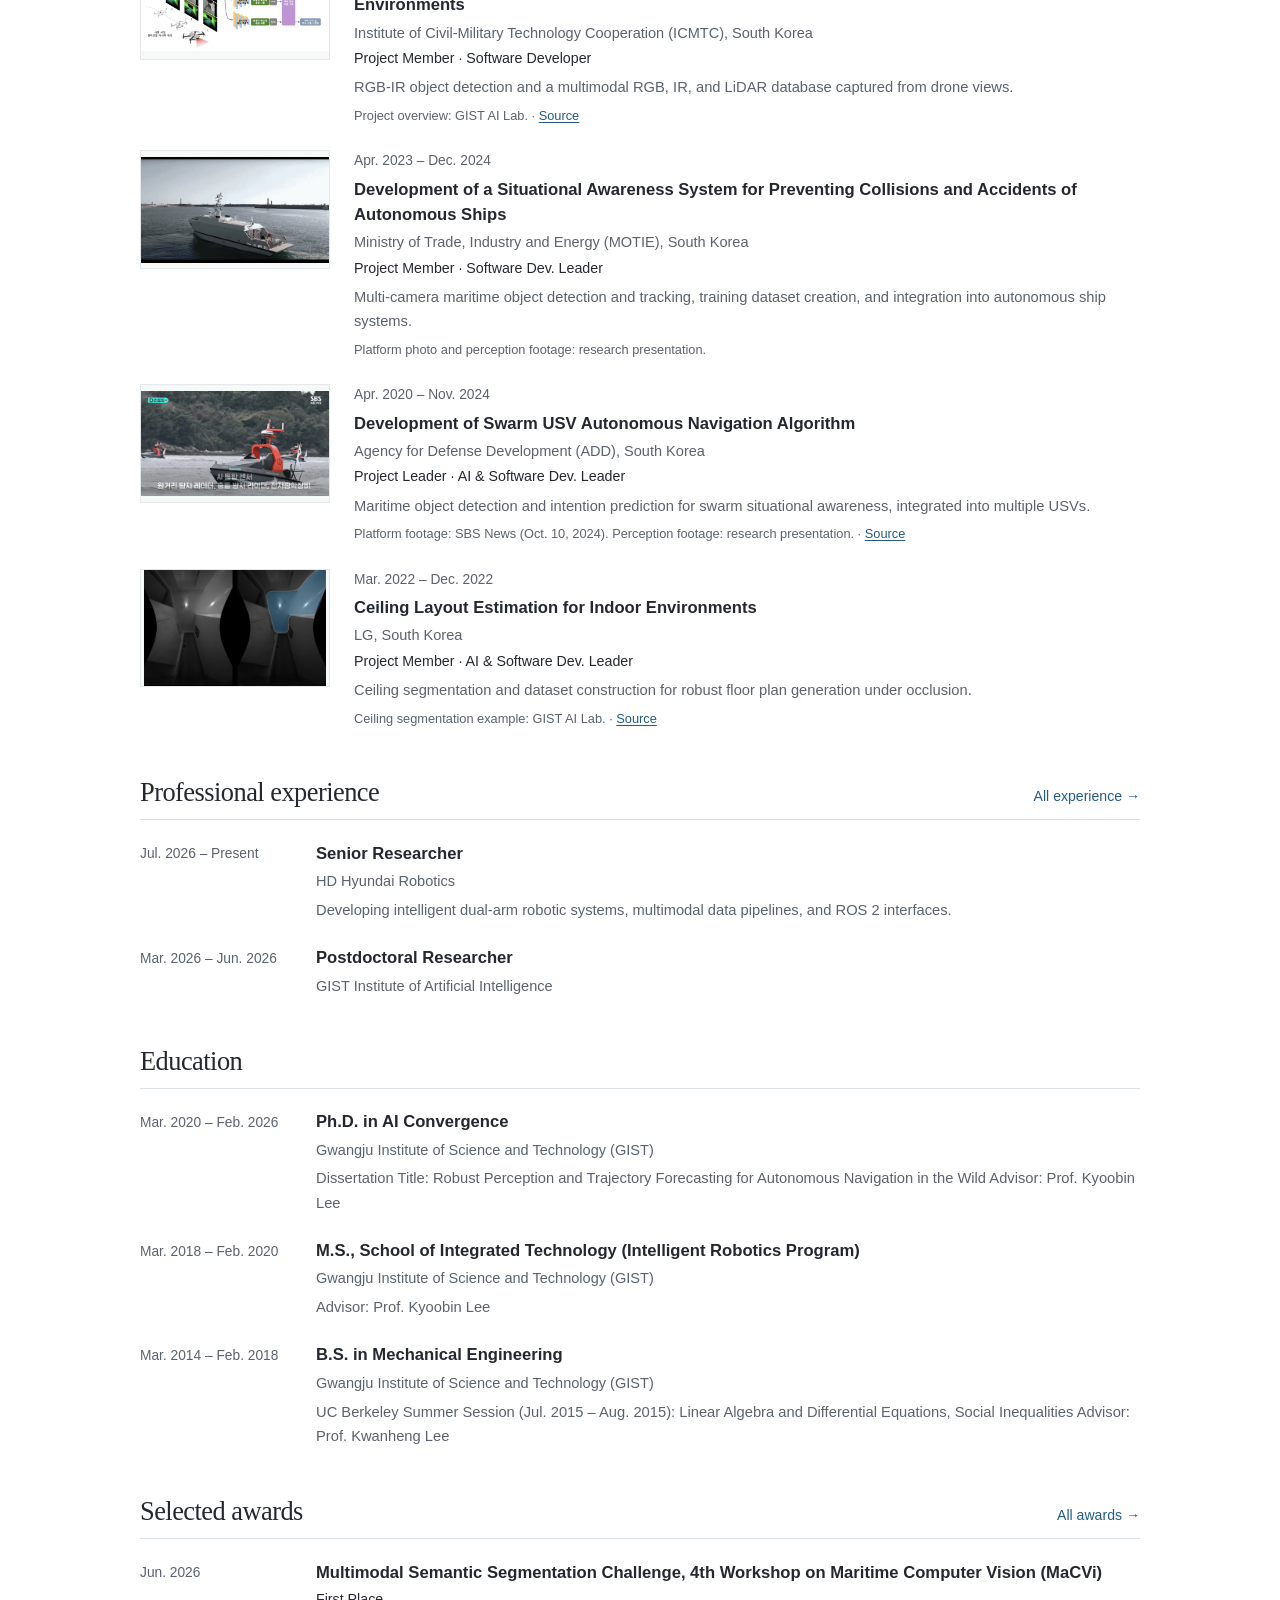
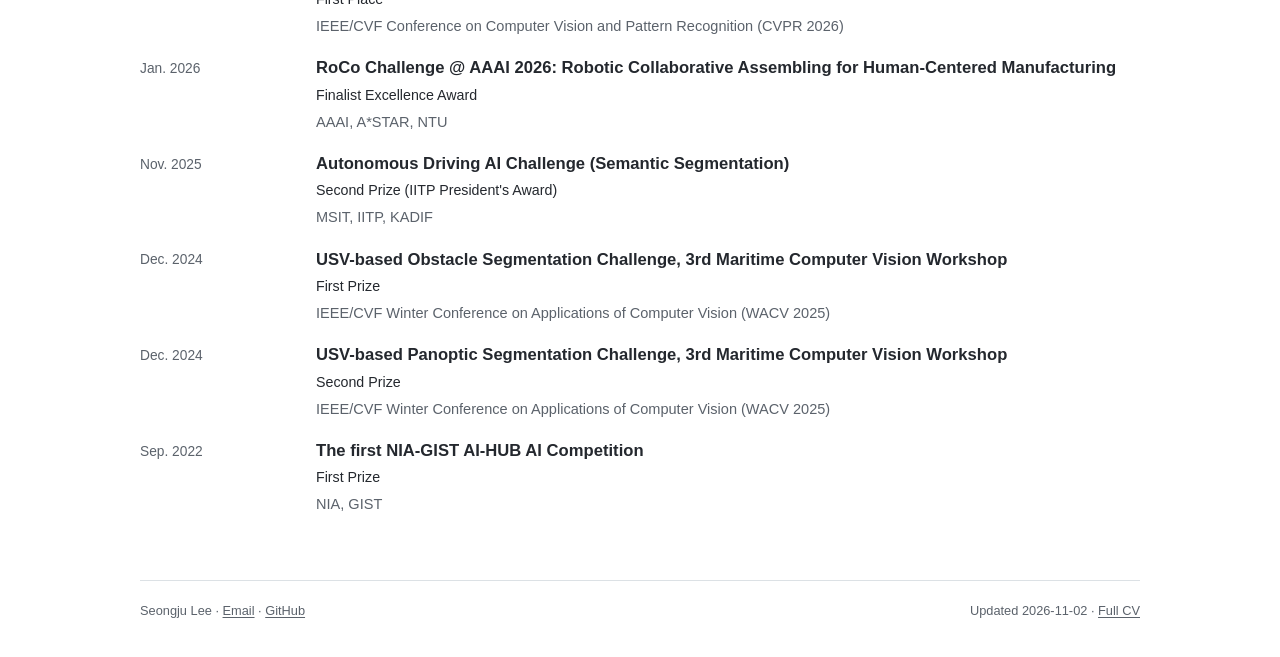
==== commit 0db0eb69: "Recognize model design experience in the CV summary" ====
--- a/index.html
+++ b/index.html
@@ -30,7 +30,7 @@
   <div class="profile-text">
     <h1 id="profile-name">Seongju Lee</h1>
     <p class="profile-affiliation">Senior Researcher, HD Hyundai Robotics</p>
-    <p class="profile-links"><a href="assets/docs/Seongju_Lee_CV_Full.pdf?v=ed2b8af882d7">Full CV</a> · <a href="assets/docs/Seongju_Lee_CV_Robotics_Perception.pdf?v=f1baa7aae208">Selected CV</a> · <a href="mailto:sungjulee96@gmail.com">Email</a> · <a href="https://scholar.google.com/citations?user=Q0LR04AAAAAJ">Google Scholar</a> · <a href="https://github.com/SeongjuLee">GitHub</a></p>
+    <p class="profile-links"><a href="assets/docs/Seongju_Lee_CV_Full.pdf?v=ec932d9183e4">Full CV</a> · <a href="assets/docs/Seongju_Lee_CV_Robotics_Perception.pdf?v=093f2542a87c">Selected CV</a> · <a href="mailto:sungjulee96@gmail.com">Email</a> · <a href="https://scholar.google.com/citations?user=Q0LR04AAAAAJ">Google Scholar</a> · <a href="https://github.com/SeongjuLee">GitHub</a></p>
     <div class="bio"><p>I am a Senior Researcher at HD Hyundai Robotics, working on humanoid and dual-arm robot learning and multimodal data pipelines.</p>
 <p>My research spans object detection, semantic segmentation, domain generalization, and multi-agent trajectory prediction. I have experience leading perception software development and building multi-view datasets for autonomous systems.</p>
 <p>I received my Ph.D. in AI Convergence from Gwangju Institute of Science and Technology (GIST) in February 2026, advised by Prof. Kyoobin Lee.</p></div>
@@ -493,7 +493,7 @@
   </main>
   <footer class="site-footer wrapper">
     <p>Seongju Lee · <a href="mailto:sungjulee96@gmail.com">Email</a> · <a href="https://github.com/SeongjuLee">GitHub</a></p>
-    <p>Updated <time datetime="2026-11-02">2026-11-02</time> · <a href="assets/docs/Seongju_Lee_CV_Full.pdf?v=ed2b8af882d7">Full CV</a></p>
+    <p>Updated <time datetime="2026-11-02">2026-11-02</time> · <a href="assets/docs/Seongju_Lee_CV_Full.pdf?v=ec932d9183e4">Full CV</a></p>
   </footer>
 </body>
 </html>
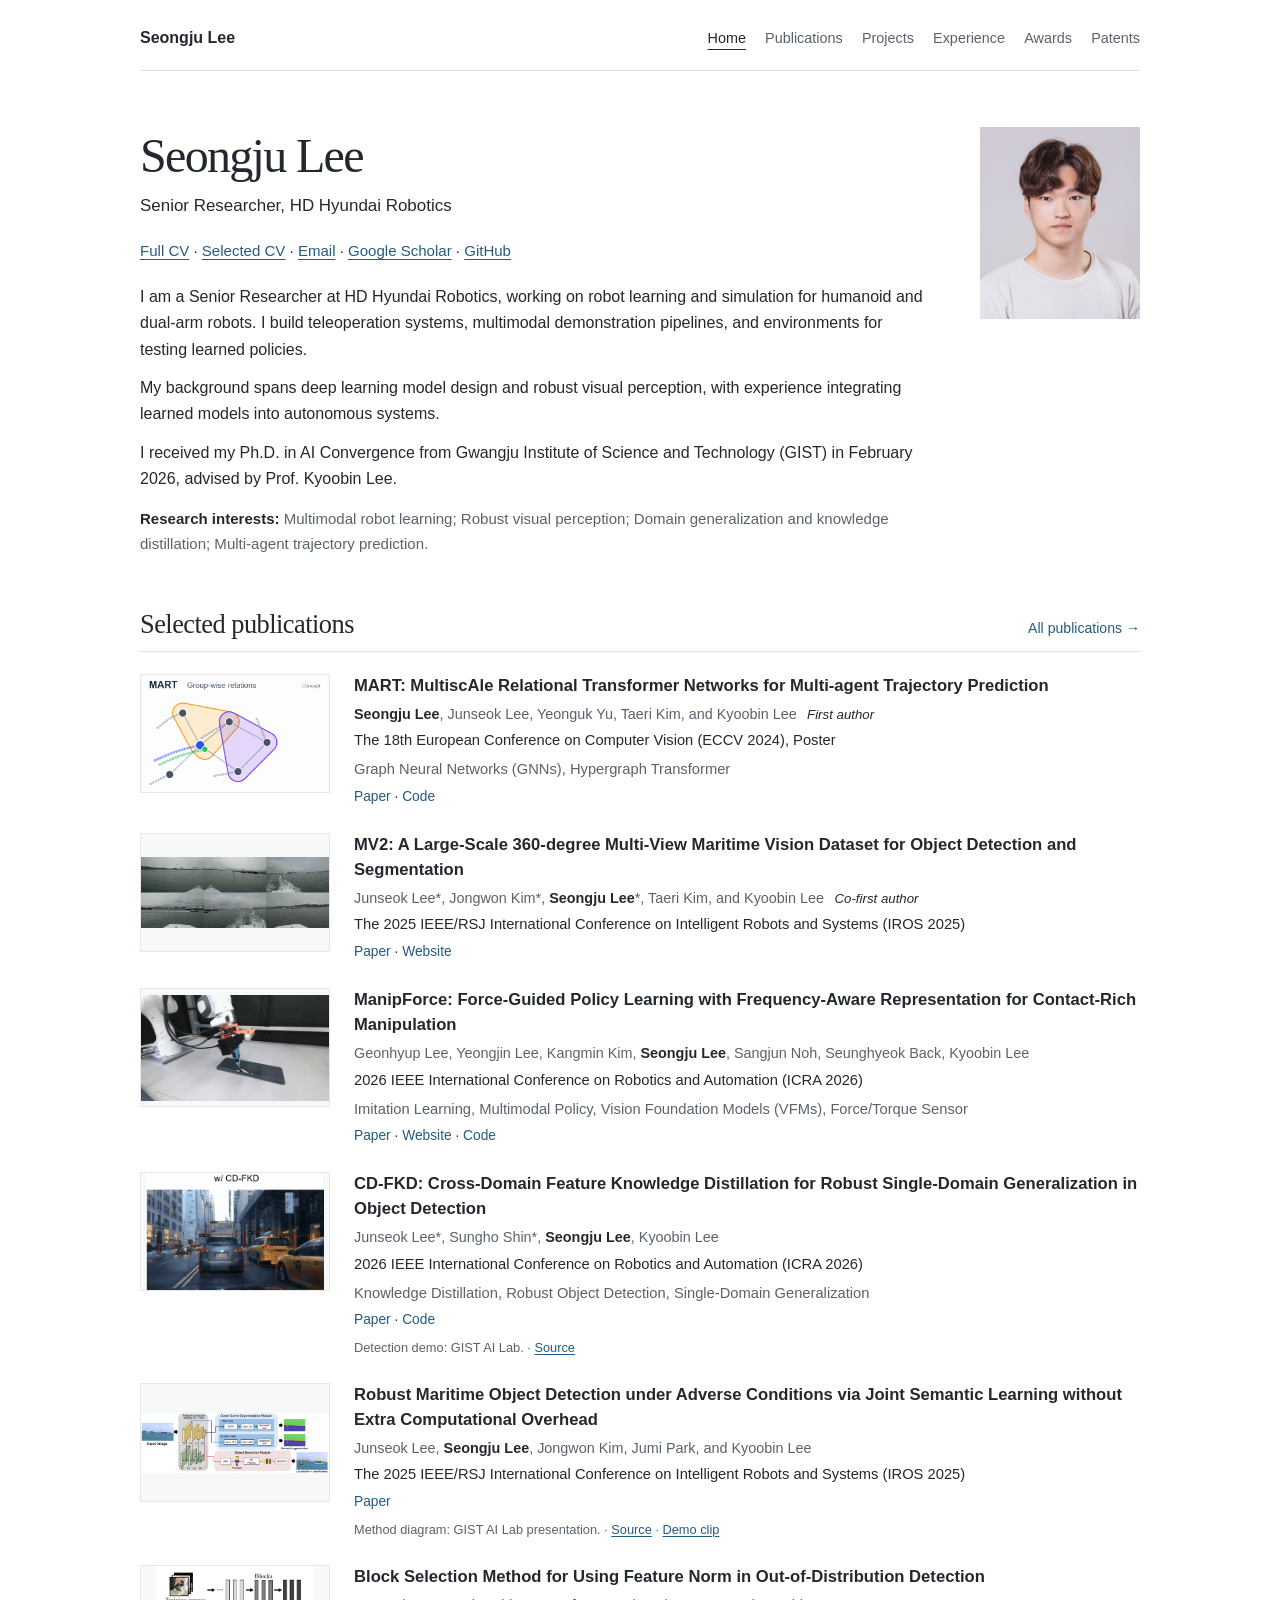
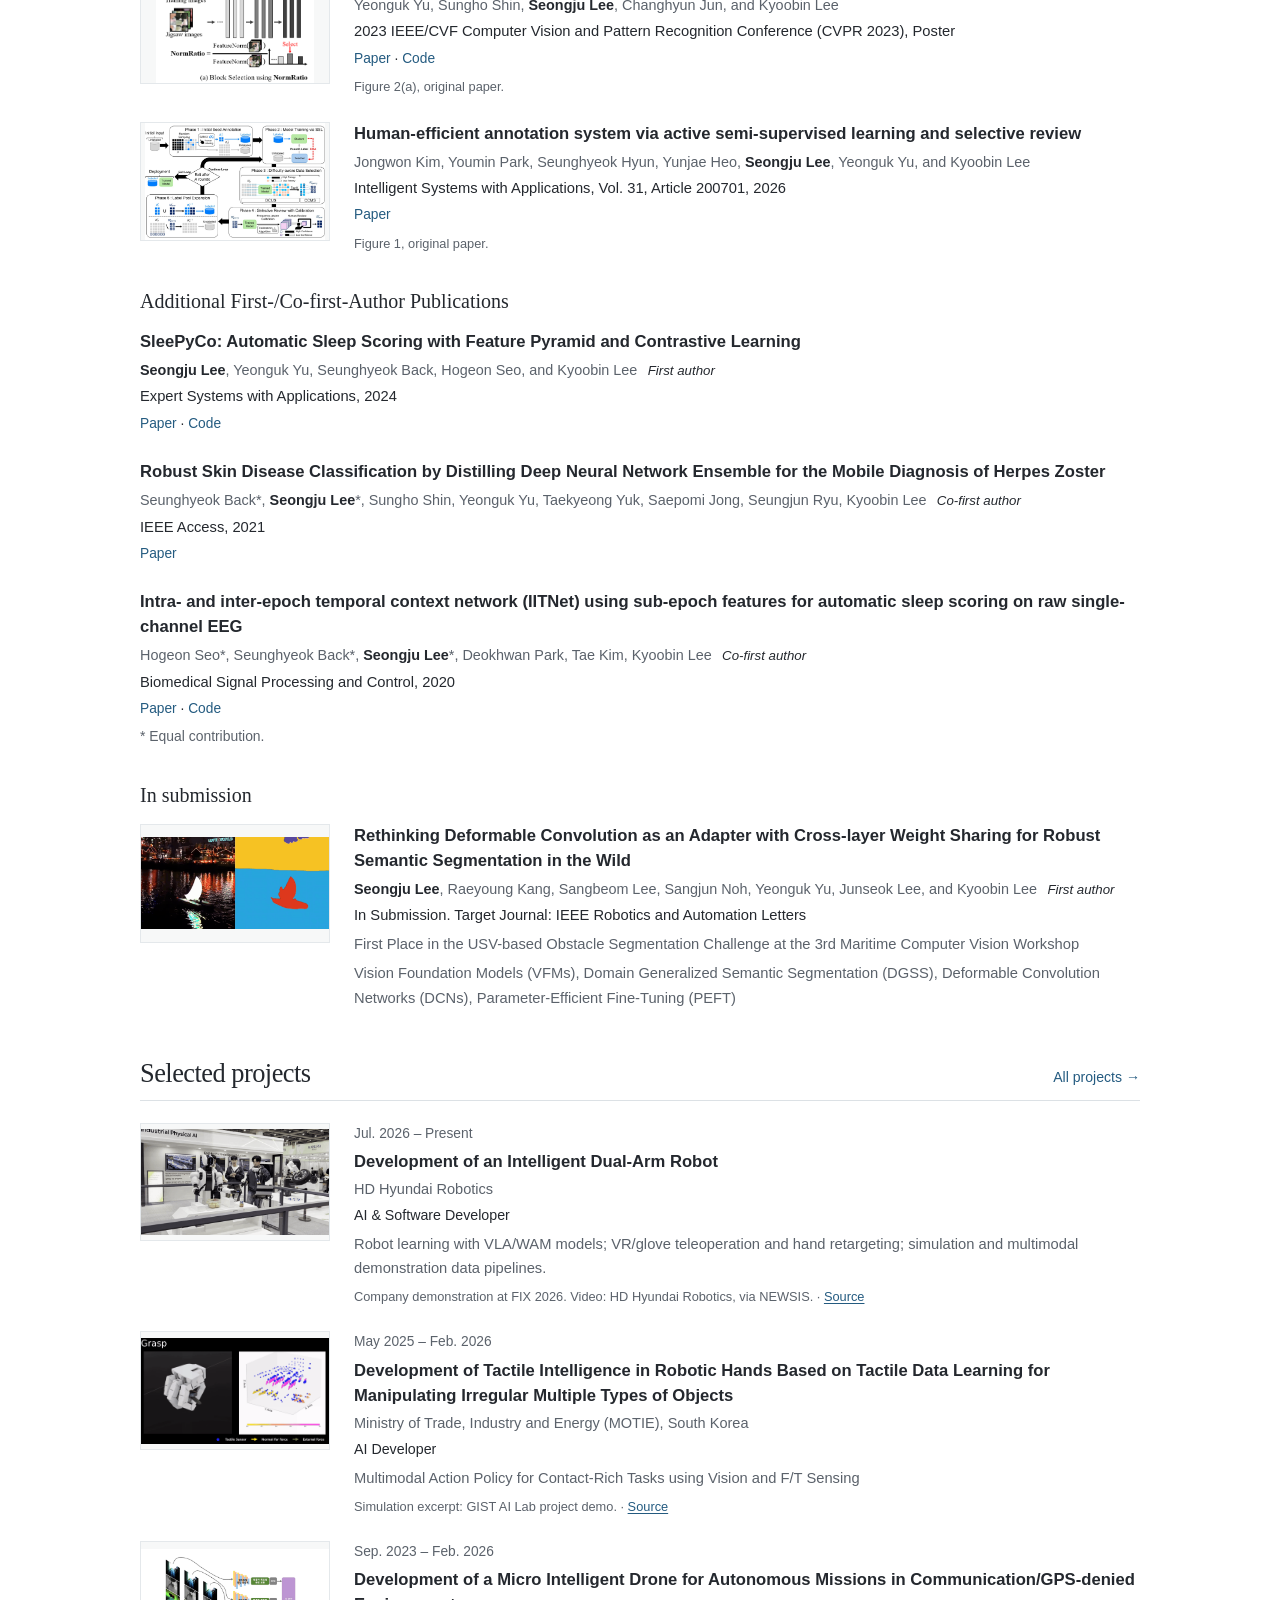
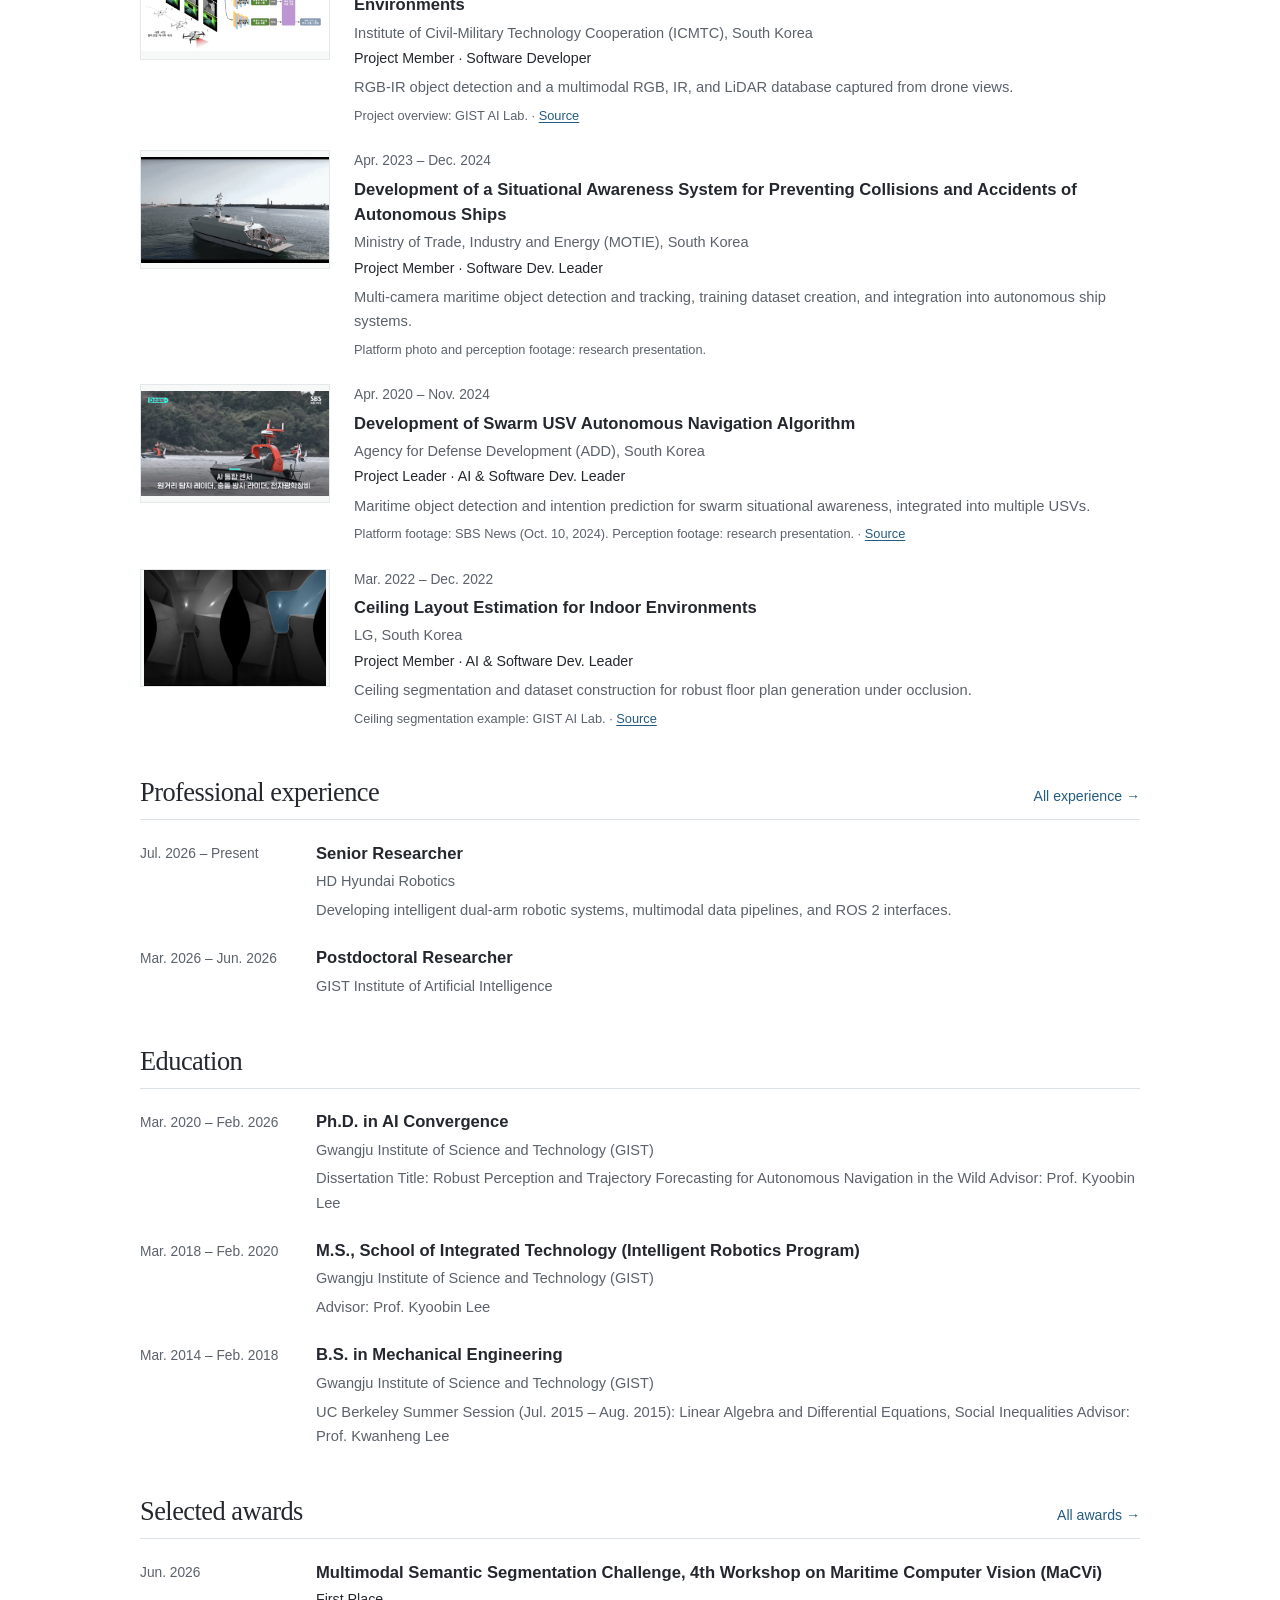
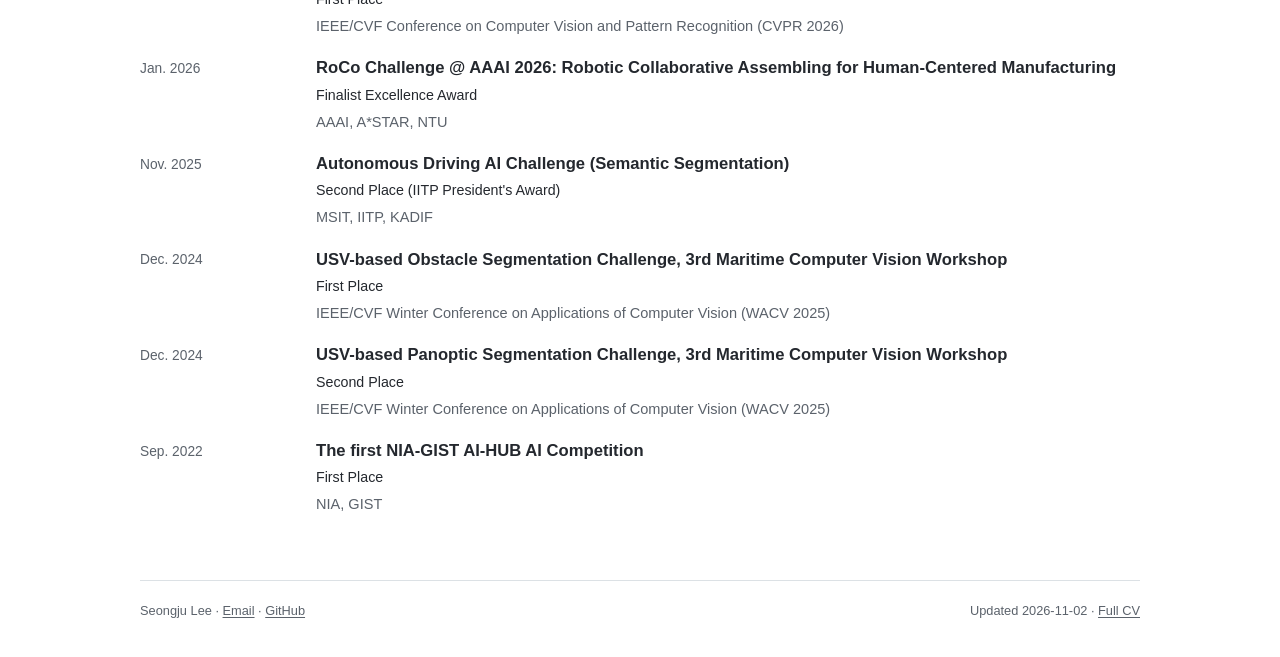
==== commit 3f93079b: "Align homepage introduction and standardize award rank labels" ====
--- a/index.html
+++ b/index.html
@@ -30,11 +30,11 @@
   <div class="profile-text">
     <h1 id="profile-name">Seongju Lee</h1>
     <p class="profile-affiliation">Senior Researcher, HD Hyundai Robotics</p>
-    <p class="profile-links"><a href="assets/docs/Seongju_Lee_CV_Full.pdf?v=ec932d9183e4">Full CV</a> · <a href="assets/docs/Seongju_Lee_CV_Robotics_Perception.pdf?v=093f2542a87c">Selected CV</a> · <a href="mailto:sungjulee96@gmail.com">Email</a> · <a href="https://scholar.google.com/citations?user=Q0LR04AAAAAJ">Google Scholar</a> · <a href="https://github.com/SeongjuLee">GitHub</a></p>
-    <div class="bio"><p>I am a Senior Researcher at HD Hyundai Robotics, working on humanoid and dual-arm robot learning and multimodal data pipelines.</p>
-<p>My research spans object detection, semantic segmentation, domain generalization, and multi-agent trajectory prediction. I have experience leading perception software development and building multi-view datasets for autonomous systems.</p>
+    <p class="profile-links"><a href="assets/docs/Seongju_Lee_CV_Full.pdf?v=d81b7ac2f273">Full CV</a> · <a href="assets/docs/Seongju_Lee_CV_Robotics_Perception.pdf?v=21fd342706ad">Selected CV</a> · <a href="mailto:sungjulee96@gmail.com">Email</a> · <a href="https://scholar.google.com/citations?user=Q0LR04AAAAAJ">Google Scholar</a> · <a href="https://github.com/SeongjuLee">GitHub</a></p>
+    <div class="bio"><p>I am a Senior Researcher at HD Hyundai Robotics, working on robot learning and simulation for humanoid and dual-arm robots. I build teleoperation systems, multimodal demonstration pipelines, and environments for testing learned policies.</p>
+<p>My background spans deep learning model design and robust visual perception, with experience integrating learned models into autonomous systems.</p>
 <p>I received my Ph.D. in AI Convergence from Gwangju Institute of Science and Technology (GIST) in February 2026, advised by Prof. Kyoobin Lee.</p></div>
-    <p class="research-interests"><strong>Research interests:</strong> Robust visual perception; Domain generalization and knowledge distillation; Multi-agent trajectory prediction; Multimodal robot learning.</p>
+    <p class="research-interests"><strong>Research interests:</strong> Multimodal robot learning; Robust visual perception; Domain generalization and knowledge distillation; Multi-agent trajectory prediction.</p>
   </div>
   <img class="portrait" src="assets/images/profile/seongju_lee.jpg" alt="Seongju Lee" width="160" height="192" fetchpriority="high">
 </section><section class="content-section" aria-labelledby="publications-heading" id="publications">
@@ -244,7 +244,7 @@
     <h3>Rethinking Deformable Convolution as an Adapter with Cross-layer Weight Sharing for Robust Semantic Segmentation in the Wild</h3>
     <p class="authors"><strong>Seongju Lee</strong>, Raeyoung Kang, Sangbeom Lee, Sangjun Noh, Yeonguk Yu, Junseok Lee, and Kyoobin Lee<span class="author-role">First author</span></p>
     <p class="venue">In Submission. Target Journal: IEEE Robotics and Automation Letters</p>
-    <p class="item-summary">First Prize in the USV-based Obstacle Segmentation Challenge at the 3rd Maritime Computer Vision Workshop</p>
+    <p class="item-summary">First Place in the USV-based Obstacle Segmentation Challenge at the 3rd Maritime Computer Vision Workshop</p>
     <p class="item-summary">Vision Foundation Models (VFMs), Domain Generalized Semantic Segmentation (DGSS), Deformable Convolution Networks (DCNs), Parameter-Efficient Fine-Tuning (PEFT)</p>
 
 
@@ -460,7 +460,7 @@
   <p class="item-date">Nov. 2025</p>
   <div>
     <h3>Autonomous Driving AI Challenge (Semantic Segmentation)</h3>
-    <p class="award-result">Second Prize (IITP President&#x27;s Award)</p>
+    <p class="award-result">Second Place (IITP President&#x27;s Award)</p>
     <p class="organization">MSIT, IITP, KADIF</p>
   </div>
 </li>
@@ -468,7 +468,7 @@
   <p class="item-date">Dec. 2024</p>
   <div>
     <h3>USV-based Obstacle Segmentation Challenge, 3rd Maritime Computer Vision Workshop</h3>
-    <p class="award-result">First Prize</p>
+    <p class="award-result">First Place</p>
     <p class="organization">IEEE/CVF Winter Conference on Applications of Computer Vision (WACV 2025)</p>
   </div>
 </li>
@@ -476,7 +476,7 @@
   <p class="item-date">Dec. 2024</p>
   <div>
     <h3>USV-based Panoptic Segmentation Challenge, 3rd Maritime Computer Vision Workshop</h3>
-    <p class="award-result">Second Prize</p>
+    <p class="award-result">Second Place</p>
     <p class="organization">IEEE/CVF Winter Conference on Applications of Computer Vision (WACV 2025)</p>
   </div>
 </li>
@@ -484,7 +484,7 @@
   <p class="item-date">Sep. 2022</p>
   <div>
     <h3>The first NIA-GIST AI-HUB AI Competition</h3>
-    <p class="award-result">First Prize</p>
+    <p class="award-result">First Place</p>
     <p class="organization">NIA, GIST</p>
   </div>
 </li>
@@ -493,7 +493,7 @@
   </main>
   <footer class="site-footer wrapper">
     <p>Seongju Lee · <a href="mailto:sungjulee96@gmail.com">Email</a> · <a href="https://github.com/SeongjuLee">GitHub</a></p>
-    <p>Updated <time datetime="2026-11-02">2026-11-02</time> · <a href="assets/docs/Seongju_Lee_CV_Full.pdf?v=ec932d9183e4">Full CV</a></p>
+    <p>Updated <time datetime="2026-11-02">2026-11-02</time> · <a href="assets/docs/Seongju_Lee_CV_Full.pdf?v=d81b7ac2f273">Full CV</a></p>
   </footer>
 </body>
 </html>
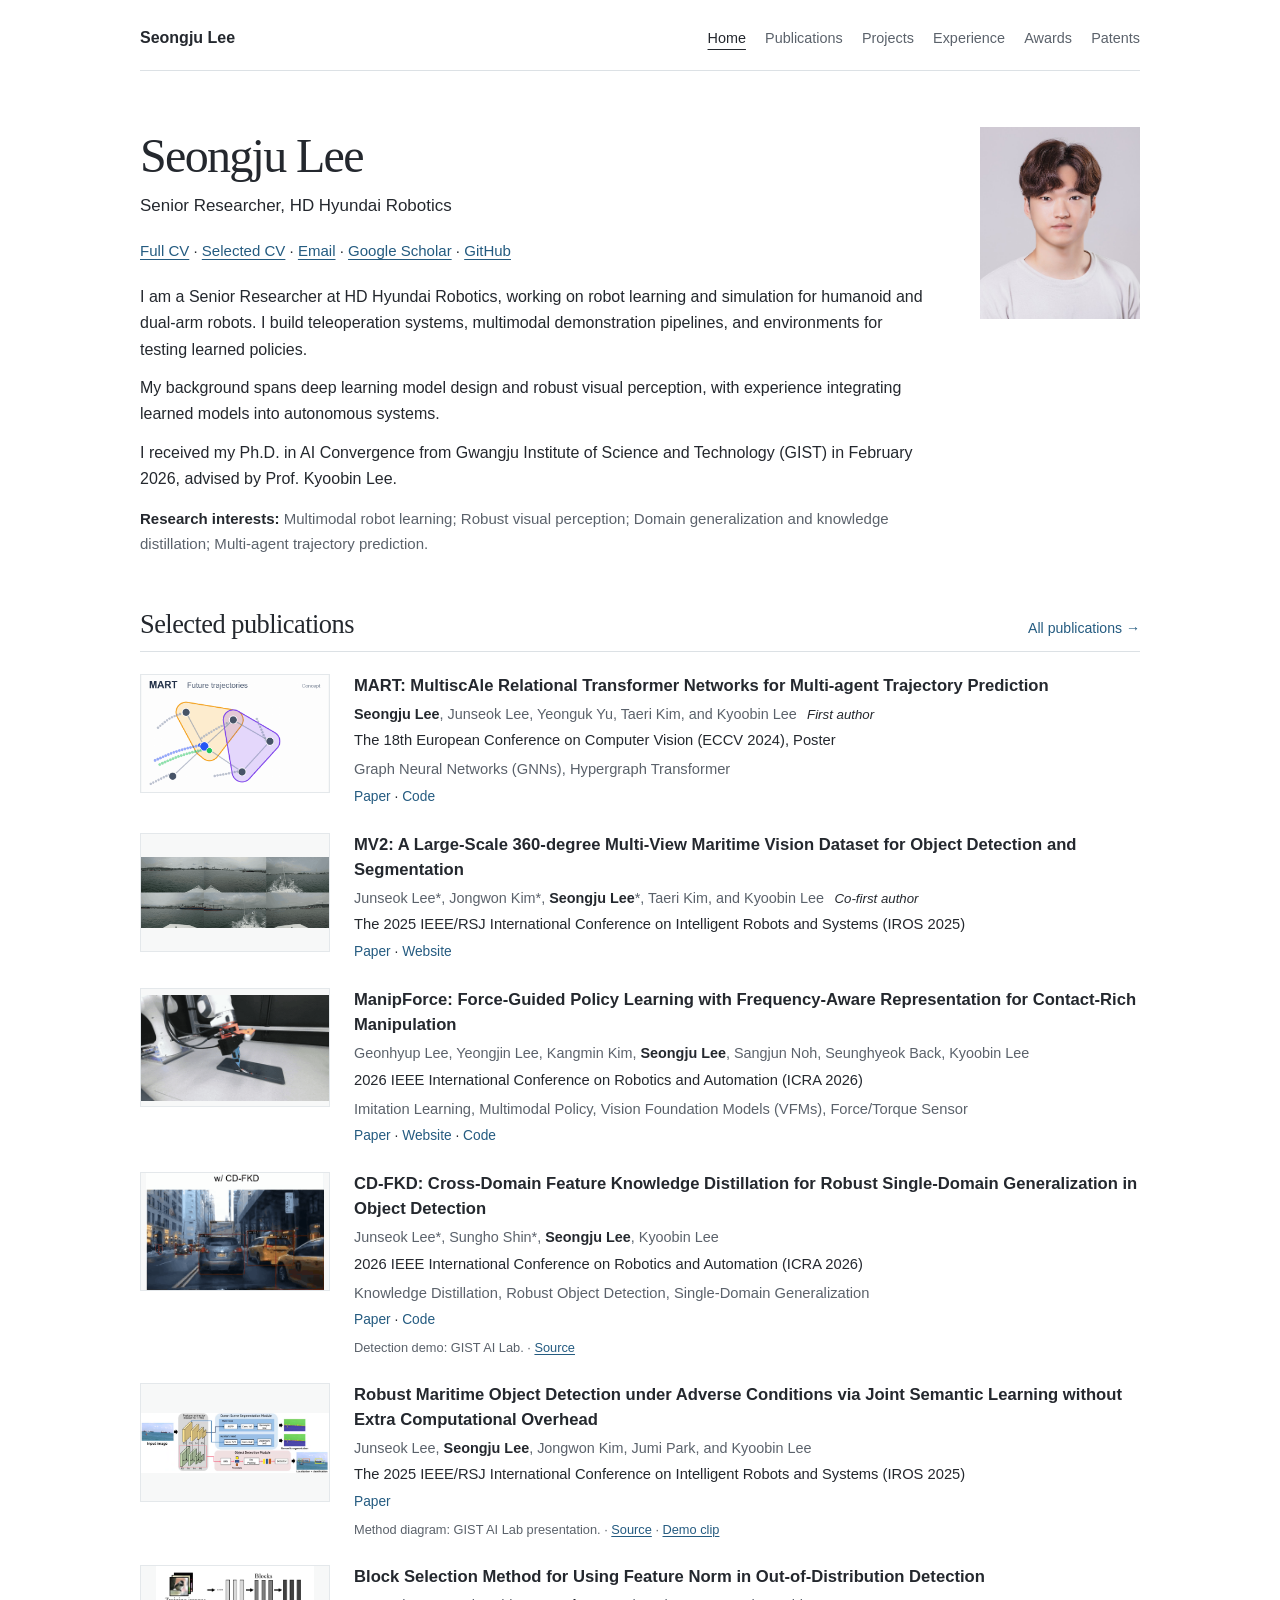
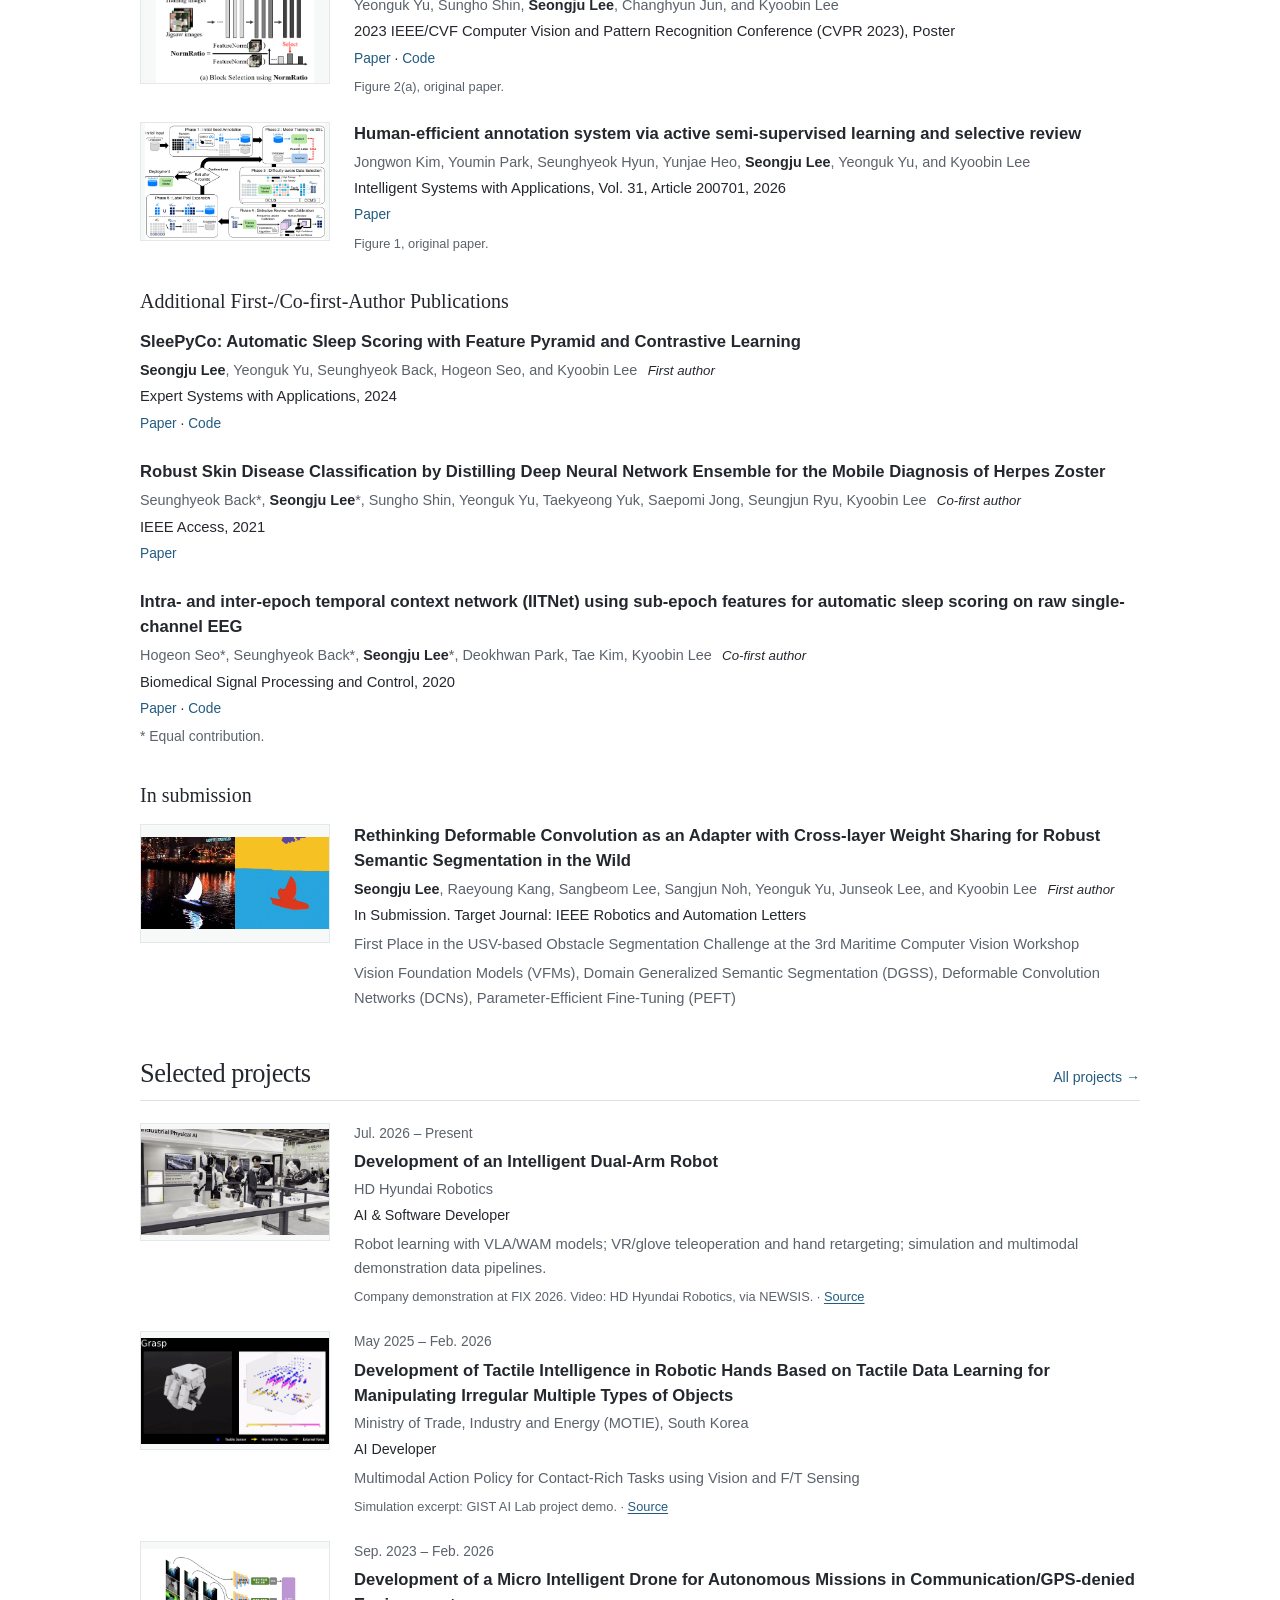
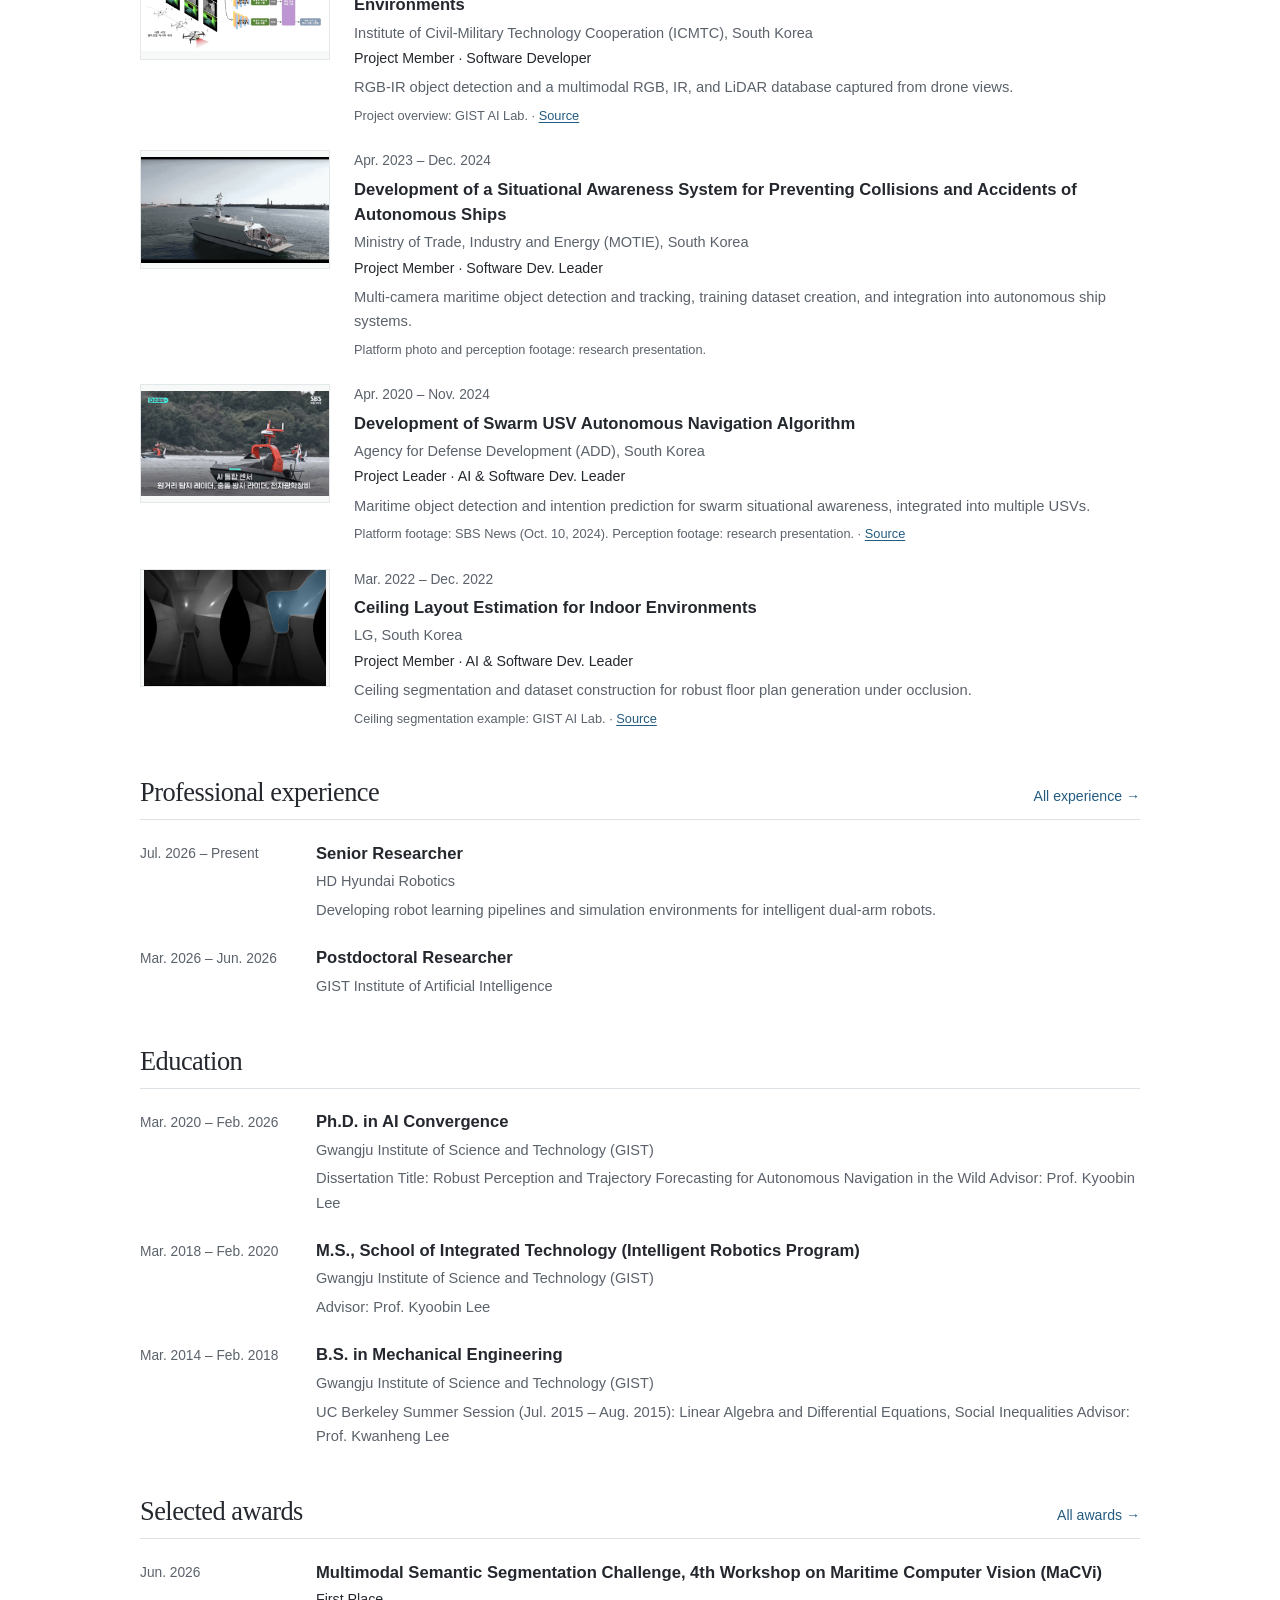
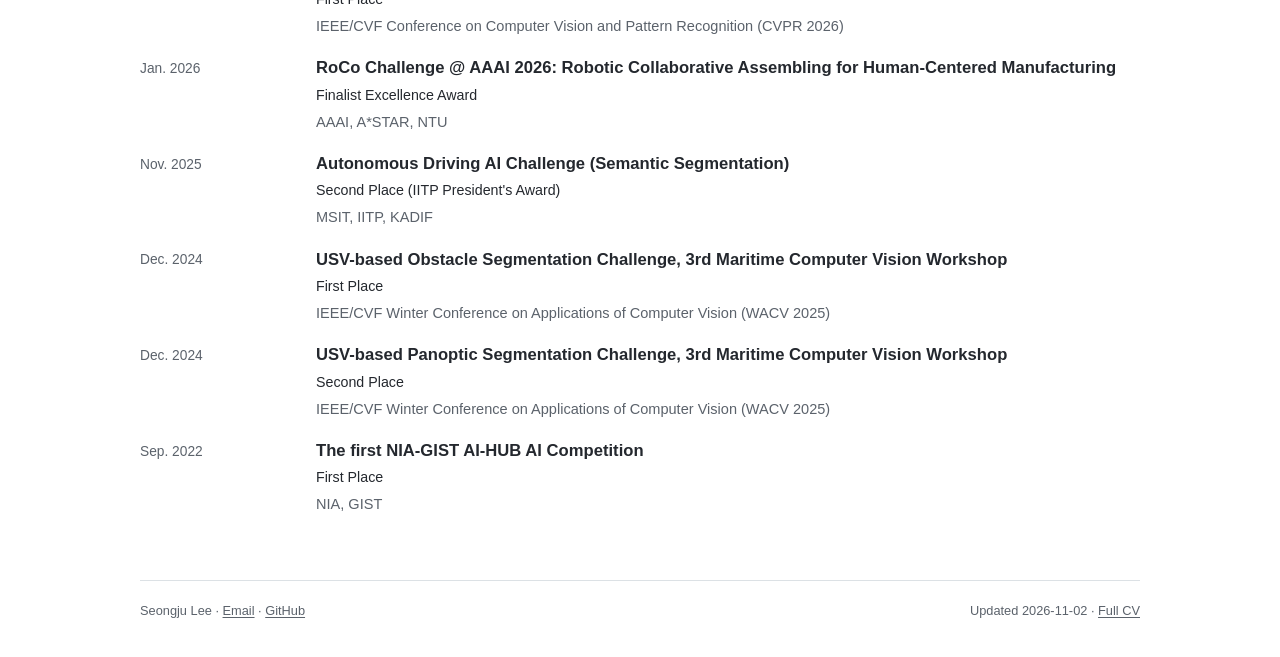
==== commit 46fd2b76: "Resolve CV and homepage alignment drift" ====
--- a/index.html
+++ b/index.html
@@ -5,11 +5,11 @@
   <meta charset="utf-8">
   <meta name="viewport" content="width=device-width, initial-scale=1">
   <title>Seongju Lee — Robotics &amp; Perception</title>
-  <meta name="description" content="Seongju Lee, Senior Researcher at HD Hyundai Robotics. Research in robust perception, maritime vision, and robotics.">
+  <meta name="description" content="Seongju Lee, Senior Researcher at HD Hyundai Robotics. Robot learning and simulation, deep learning model design, and robust perception for autonomous systems.">
   <link rel="canonical" href="https://seongjulee.github.io/">
   <meta property="og:type" content="website">
   <meta property="og:title" content="Seongju Lee — Robotics &amp; Perception">
-  <meta property="og:description" content="Seongju Lee, Senior Researcher at HD Hyundai Robotics. Research in robust perception, maritime vision, and robotics.">
+  <meta property="og:description" content="Seongju Lee, Senior Researcher at HD Hyundai Robotics. Robot learning and simulation, deep learning model design, and robust perception for autonomous systems.">
   <meta property="og:url" content="https://seongjulee.github.io/">
   <meta property="og:image" content="https://seongjulee.github.io/assets/images/profile/seongju_lee.jpg">
   <meta property="og:image:alt" content="Portrait of Seongju Lee">
@@ -391,7 +391,7 @@
   <div>
     <h3>Senior Researcher</h3>
     <p class="organization">HD Hyundai Robotics</p>
-    <p class="item-summary">Developing intelligent dual-arm robotic systems, multimodal data pipelines, and ROS 2 interfaces.</p>
+    <p class="item-summary">Developing robot learning pipelines and simulation environments for intelligent dual-arm robots.</p>
   </div>
 </li>
 <li class="dated-item">
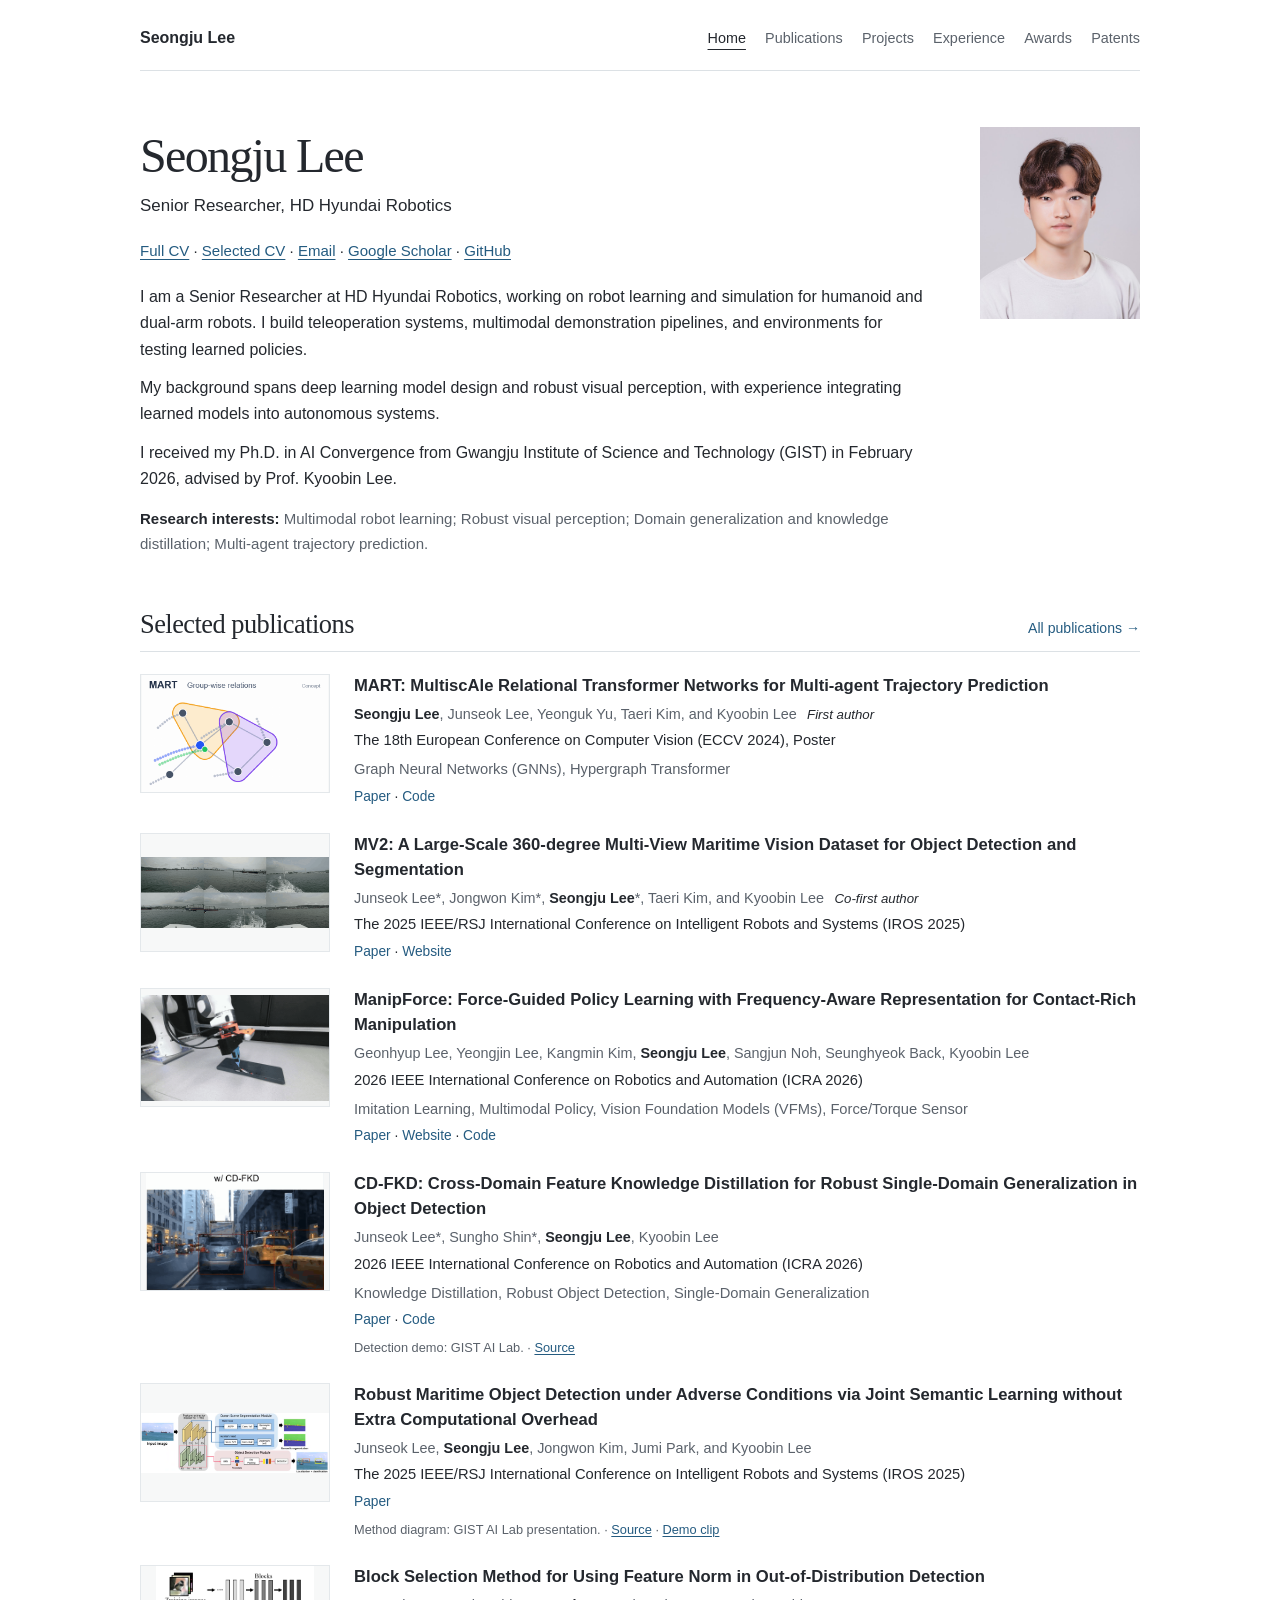
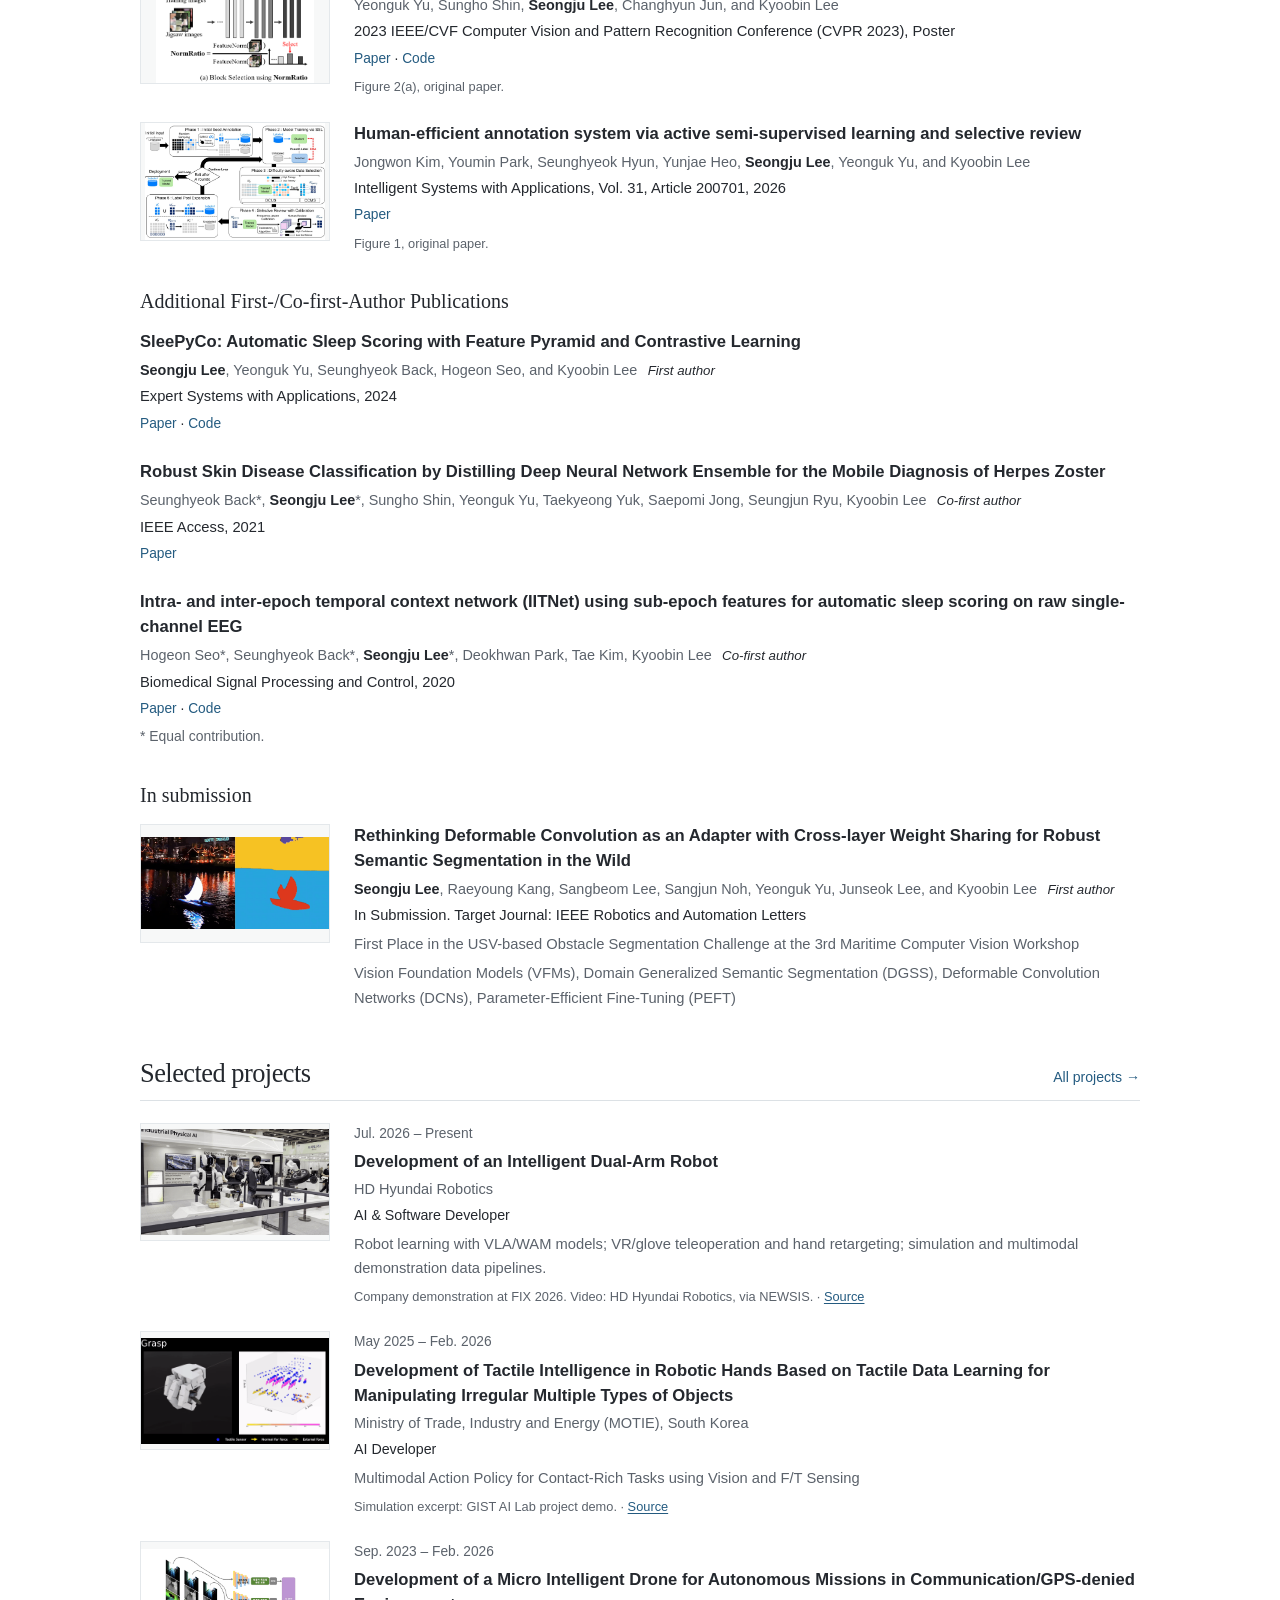
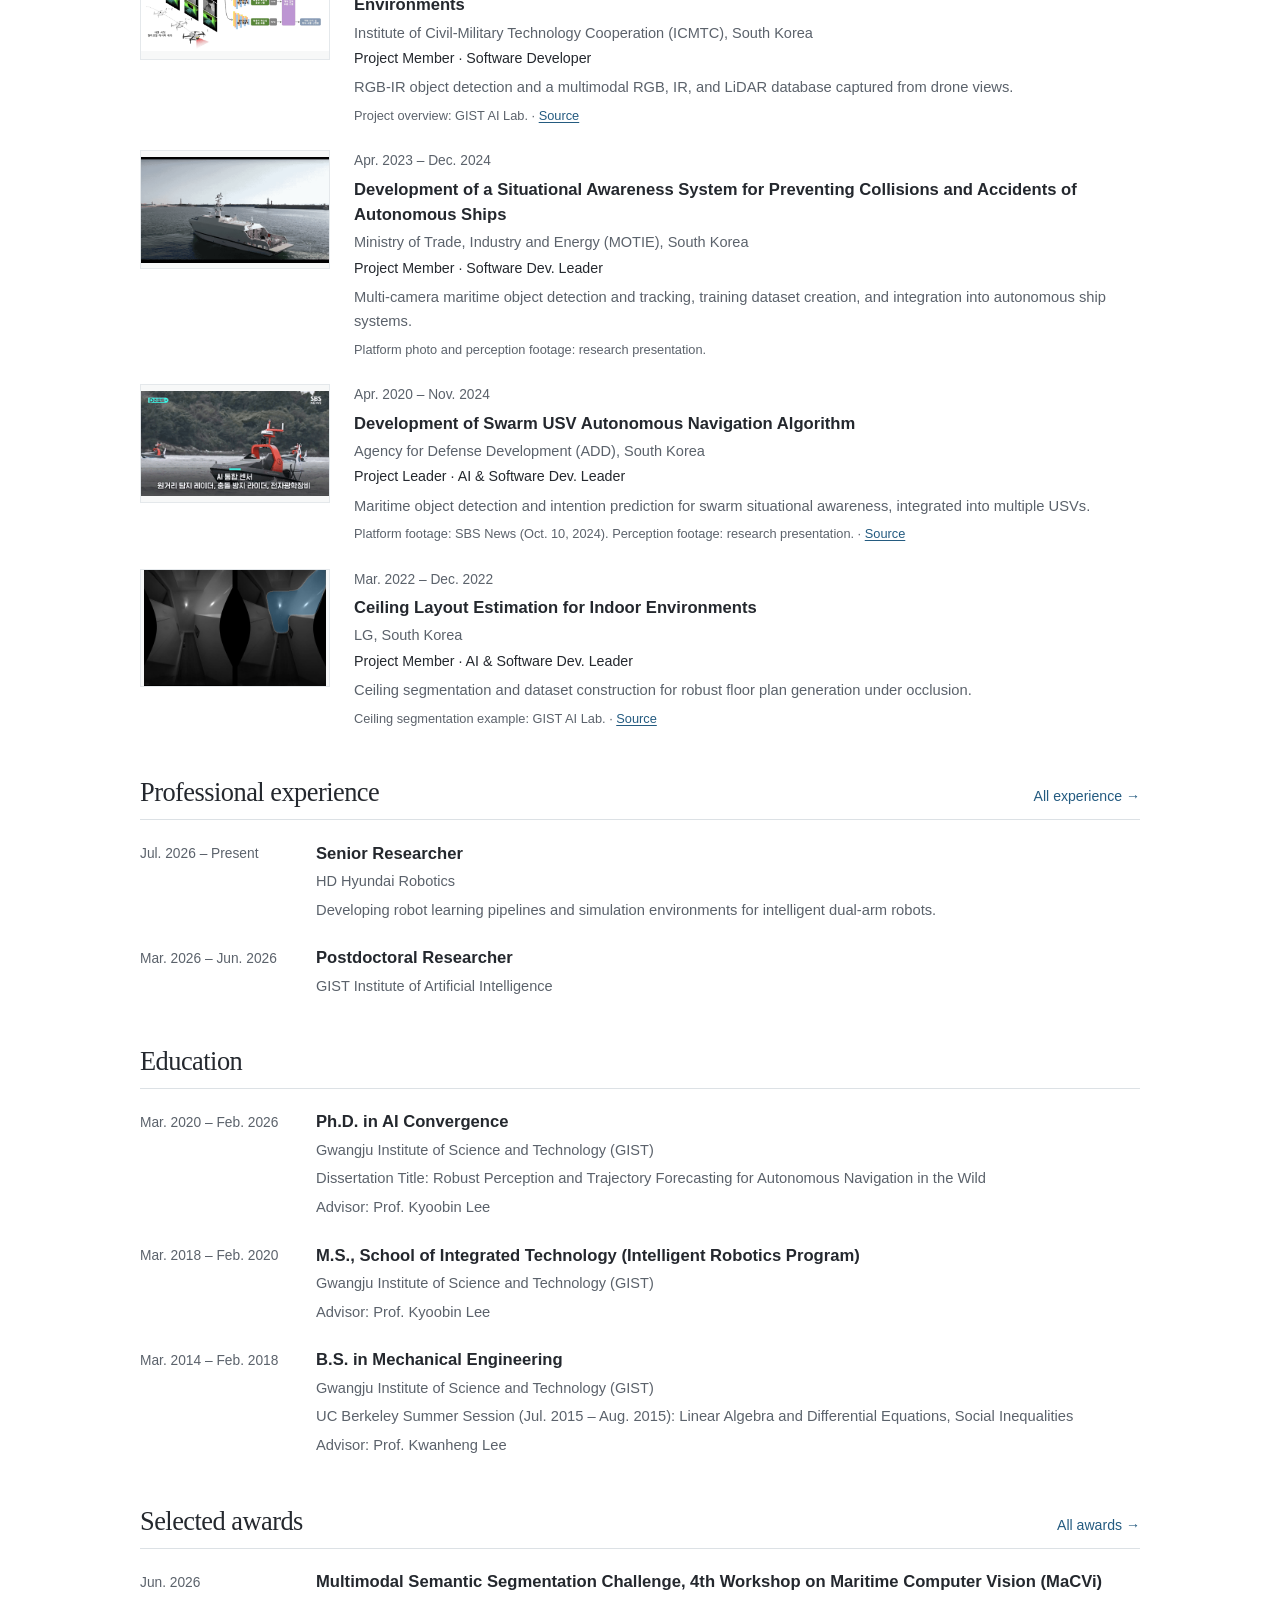
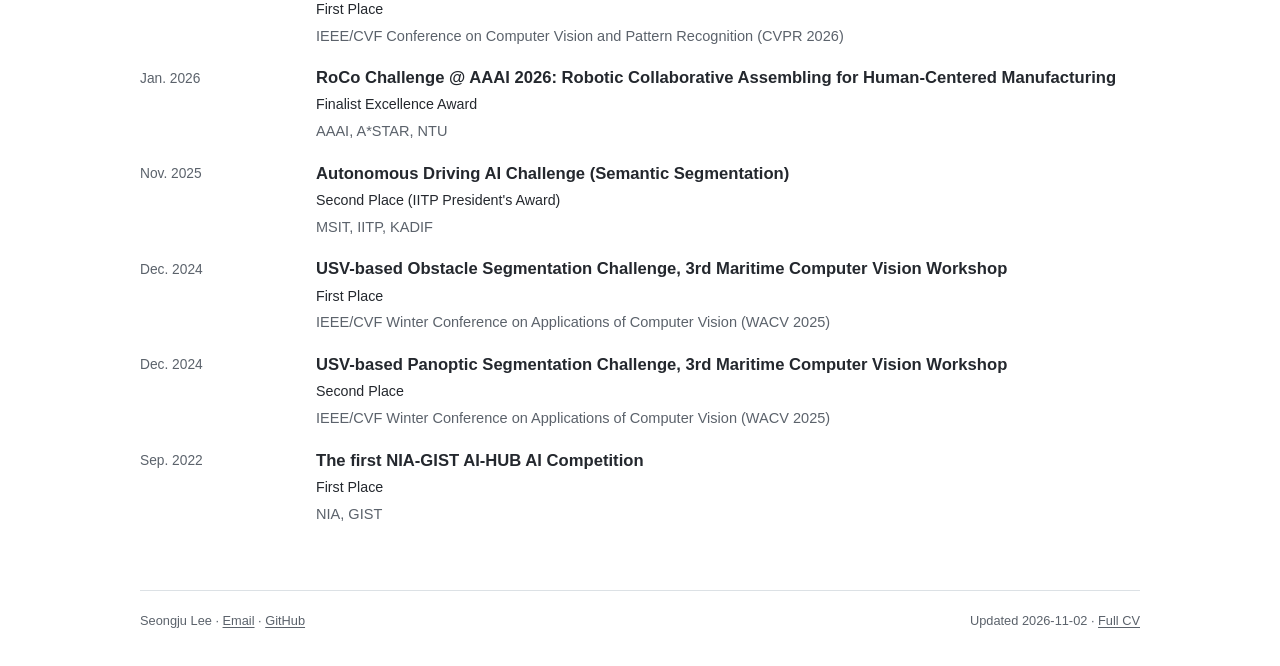
==== commit 35145b6d: "Separate education details and advisors onto their own lines" ====
--- a/index.html
+++ b/index.html
@@ -414,7 +414,7 @@
   <div>
     <h3>Ph.D. in AI Convergence</h3>
     <p class="organization">Gwangju Institute of Science and Technology (GIST)</p>
-    <p class="item-summary">Dissertation Title: Robust Perception and Trajectory Forecasting for Autonomous Navigation in the Wild Advisor: Prof. Kyoobin Lee</p>
+    <p class="item-summary">Dissertation Title: Robust Perception and Trajectory Forecasting for Autonomous Navigation in the Wild</p><p class="item-summary">Advisor: Prof. Kyoobin Lee</p>
   </div>
 </li>
 <li class="dated-item">
@@ -430,7 +430,7 @@
   <div>
     <h3>B.S. in Mechanical Engineering</h3>
     <p class="organization">Gwangju Institute of Science and Technology (GIST)</p>
-    <p class="item-summary">UC Berkeley Summer Session (Jul. 2015 – Aug. 2015): Linear Algebra and Differential Equations, Social Inequalities Advisor: Prof. Kwanheng Lee</p>
+    <p class="item-summary">UC Berkeley Summer Session (Jul. 2015 – Aug. 2015): Linear Algebra and Differential Equations, Social Inequalities</p><p class="item-summary">Advisor: Prof. Kwanheng Lee</p>
   </div>
 </li>
 </ul>
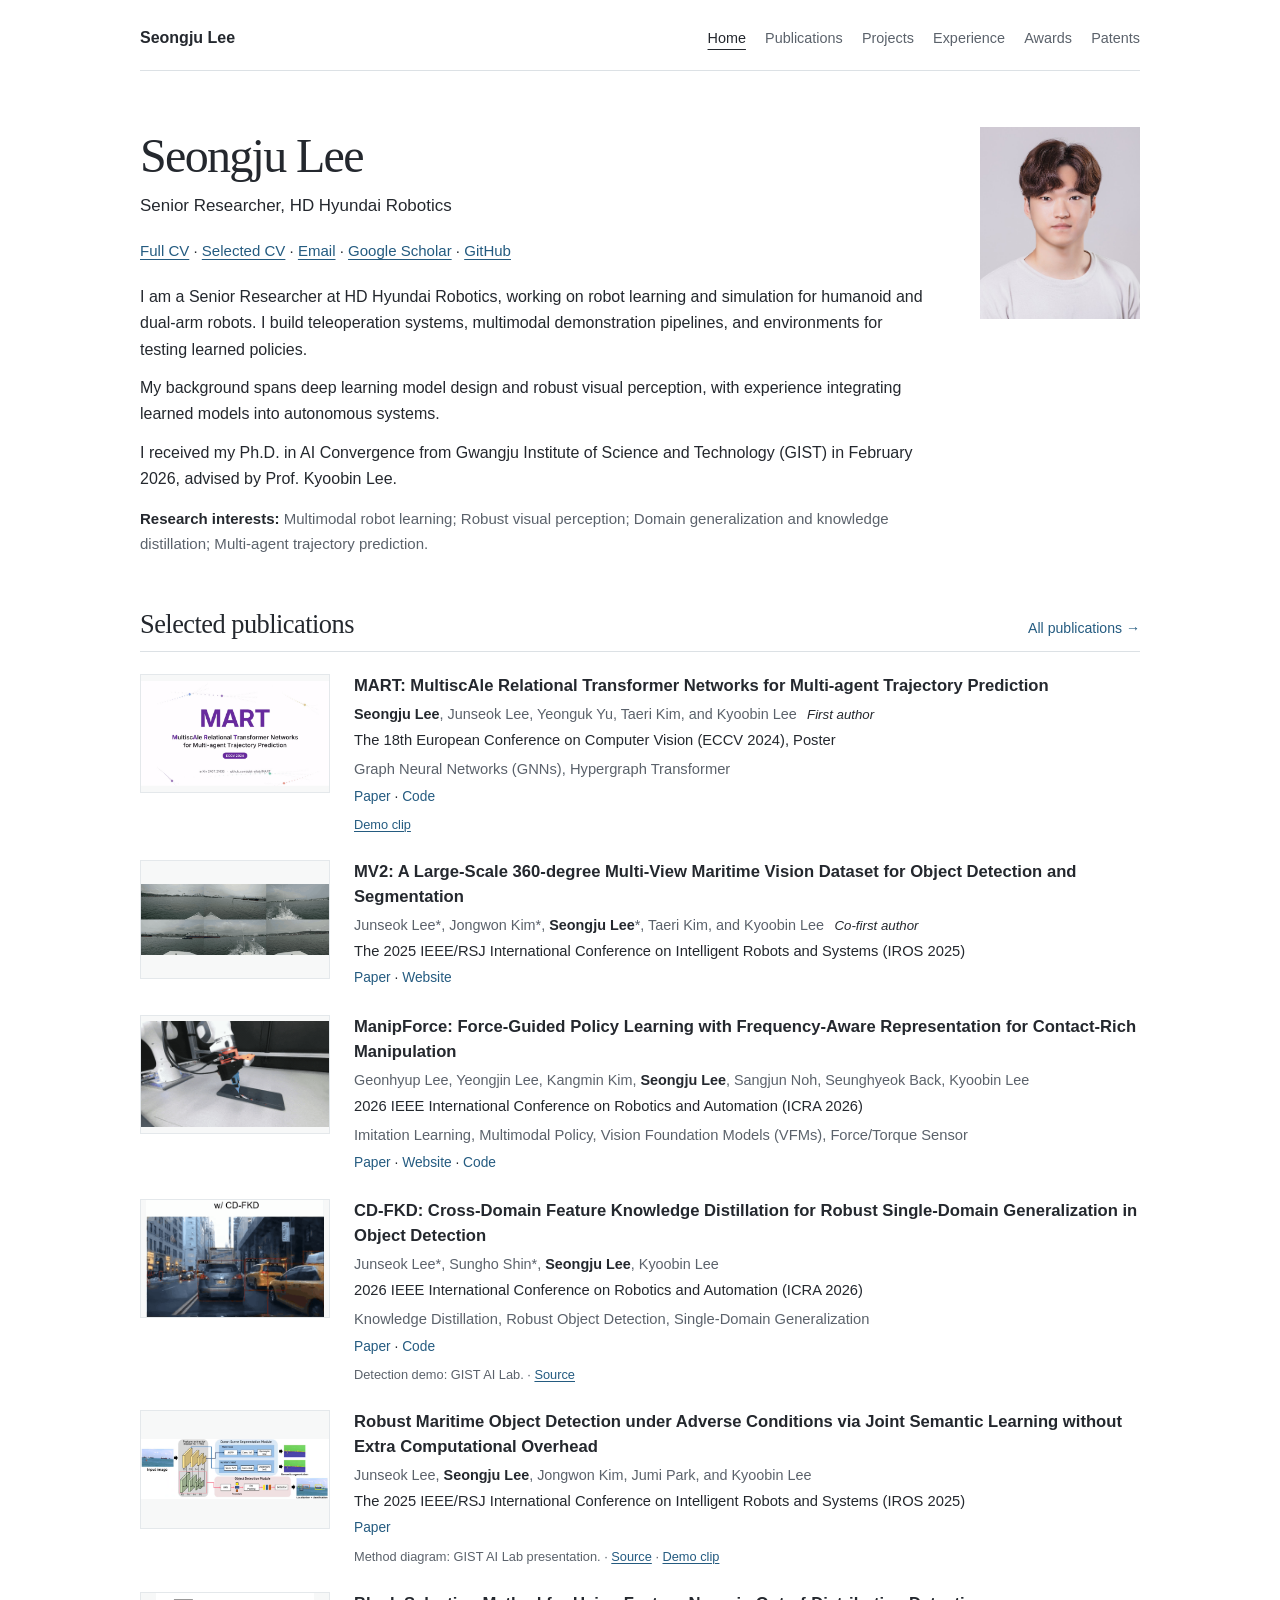
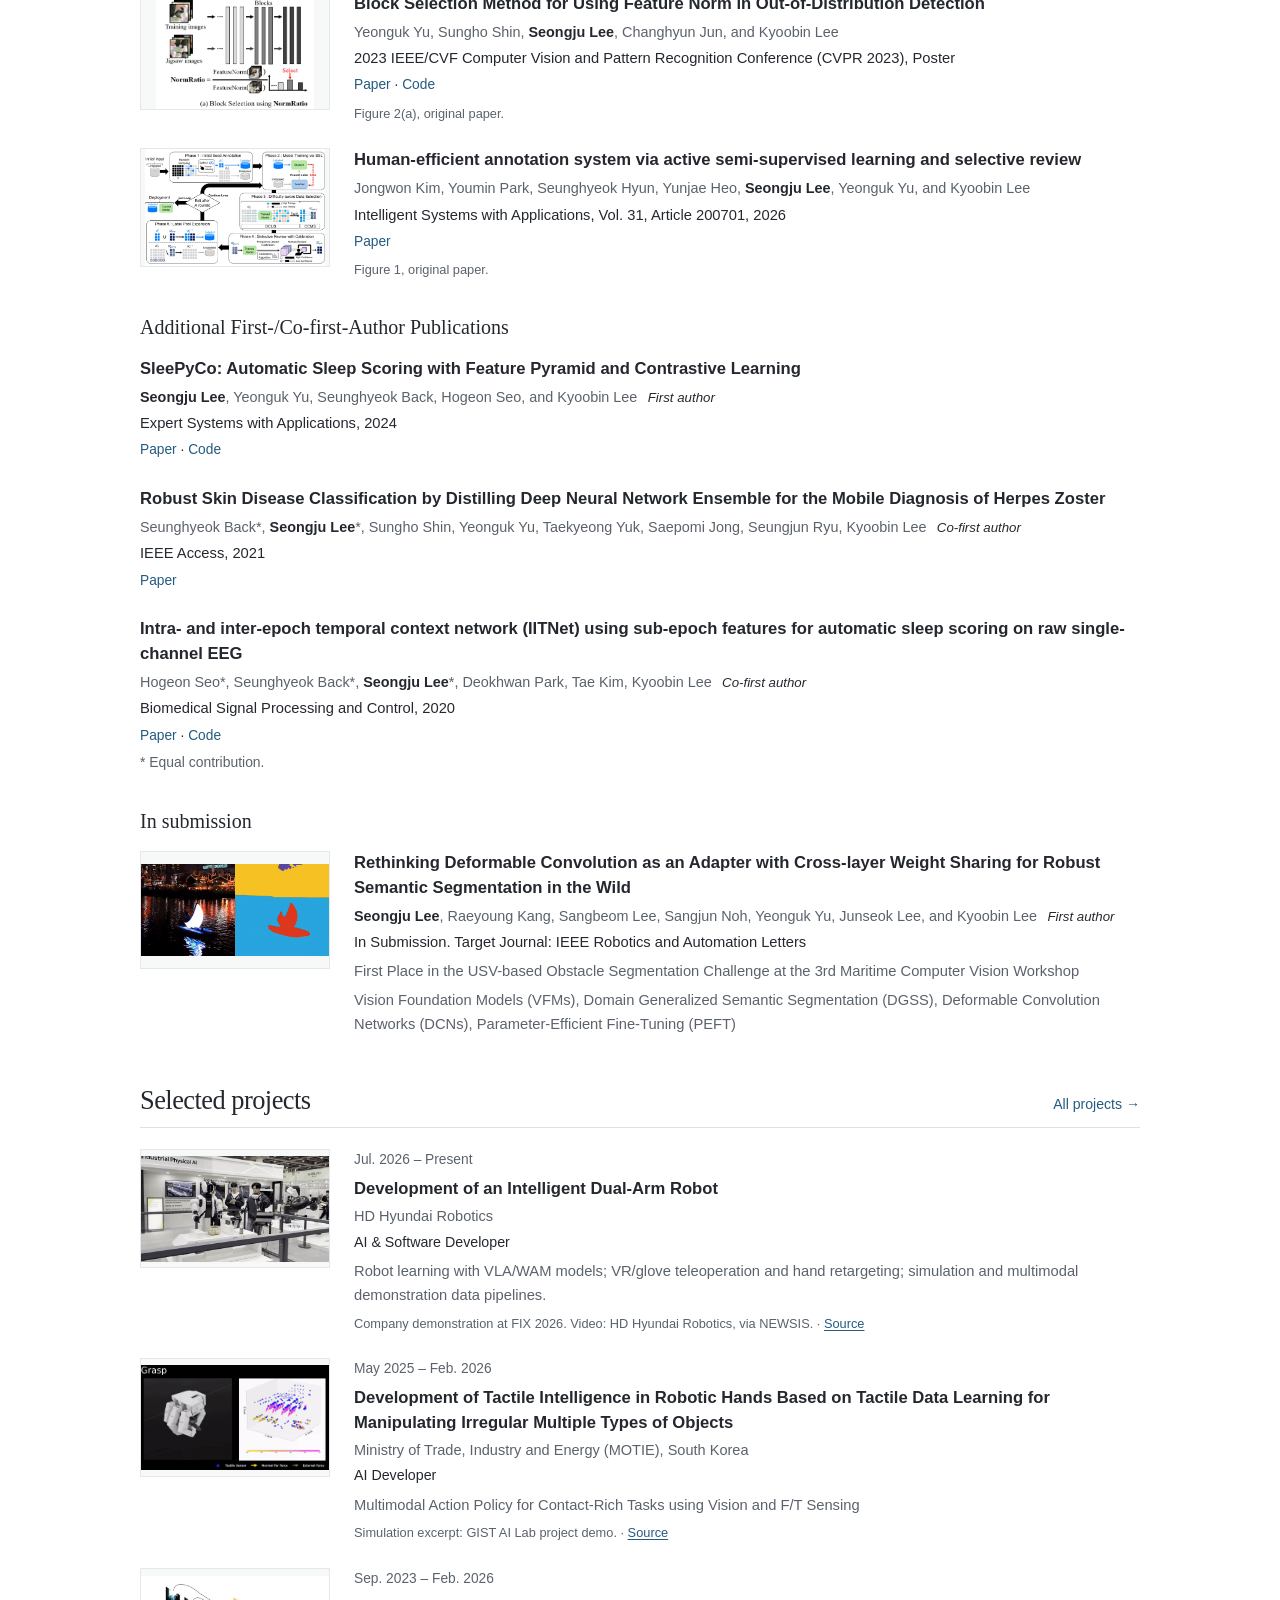
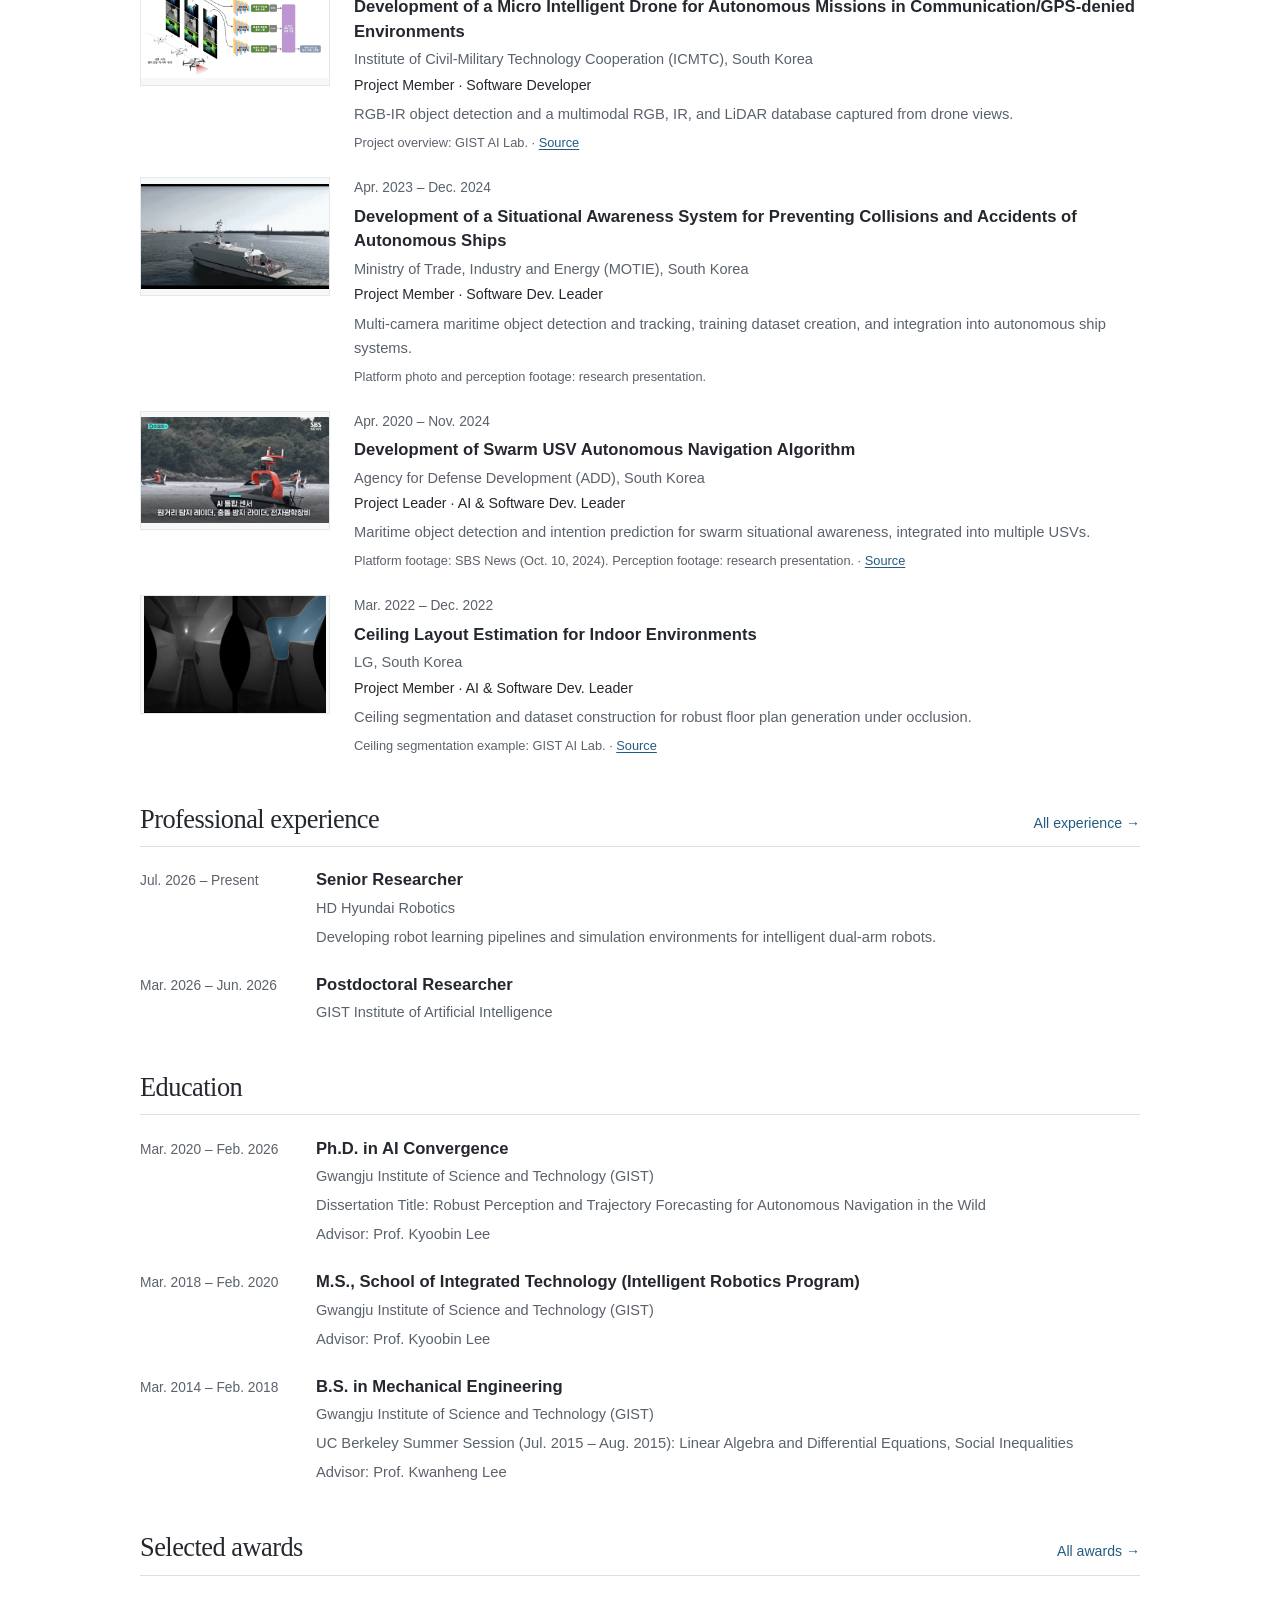
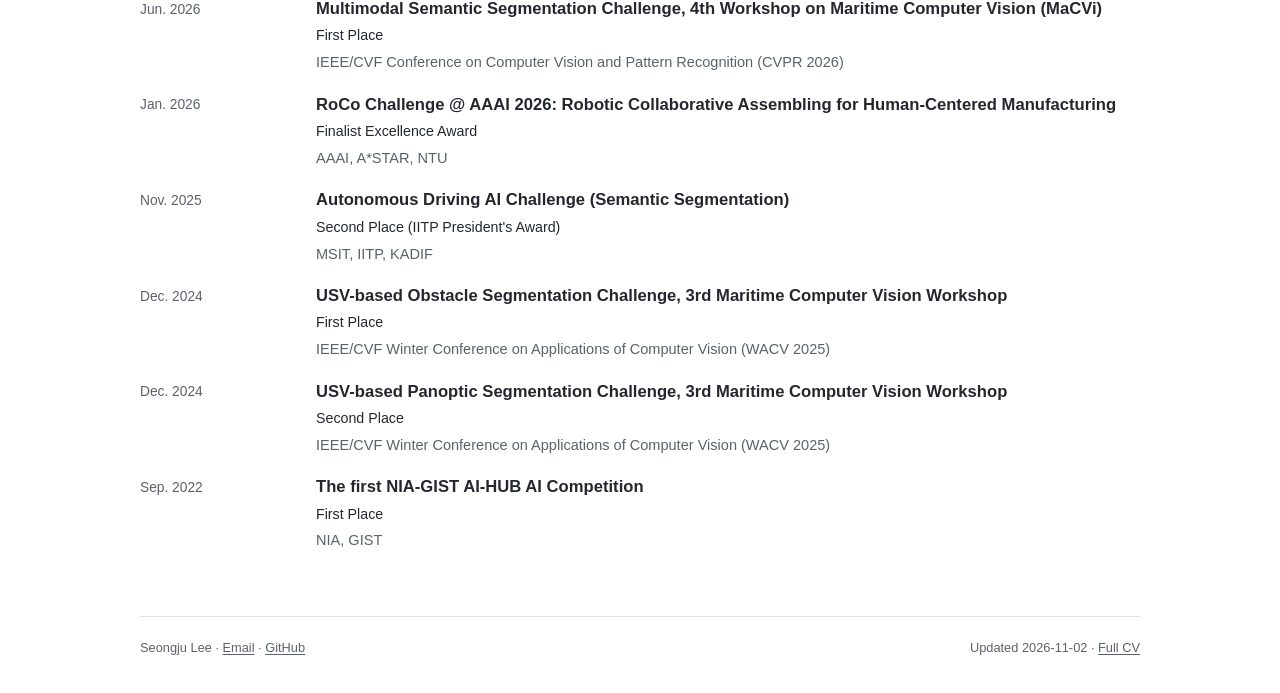
==== commit 5f93e379: "Update MART preview with author-provided ECCV teaser" ====
--- a/index.html
+++ b/index.html
@@ -45,10 +45,10 @@
   <ol class="publication-list">
 <li class="publication" id="cvpubMart">
   <article class="research-row">
-    <a class="research-media" href="assets/media/research/mart-relations-concept.gif" aria-label="Open original preview: Conceptual MART animation showing trajectory histories, pair-wise connections, overlapping groups, and future trajectories.">
-      <picture>
-        <source media="(prefers-reduced-motion: reduce)" srcset="assets/media/research/mart-relations-concept-poster.jpg">
-        <img src="assets/media/research/mart-relations-concept.gif" alt="Conceptual MART animation showing trajectory histories, pair-wise connections, overlapping groups, and future trajectories." loading="lazy" decoding="async" width="320" height="200">
+    <a class="research-media" href="assets/media/research/mart-eccv2024-teaser.gif" aria-label="Open original preview: MART ECCV 2024 teaser showing pair-wise and group-wise relations, basketball trajectory predictions, and benchmark results.">
+      <picture>
+        <source media="(prefers-reduced-motion: reduce)" srcset="assets/media/research/mart-eccv2024-teaser-poster.jpg">
+        <img src="assets/media/research/mart-eccv2024-teaser.gif" alt="MART ECCV 2024 teaser showing pair-wise and group-wise relations, basketball trajectory predictions, and benchmark results." loading="lazy" decoding="async" width="320" height="200">
       </picture>
     </a>
     <div class="research-copy">
@@ -58,7 +58,7 @@
 
     <p class="item-summary">Graph Neural Networks (GNNs), Hypergraph Transformer</p>
     <p class="item-links"><a href="https://link.springer.com/chapter/10.1007/978-3-031-72848-8_6">Paper</a> · <a href="https://github.com/gist-ailab/MART">Code</a></p>
-
+    <p class="media-credit"><a href="assets/media/research/mart-eccv2024-teaser.mp4">Demo clip</a></p>
 
     </div>
   </article>
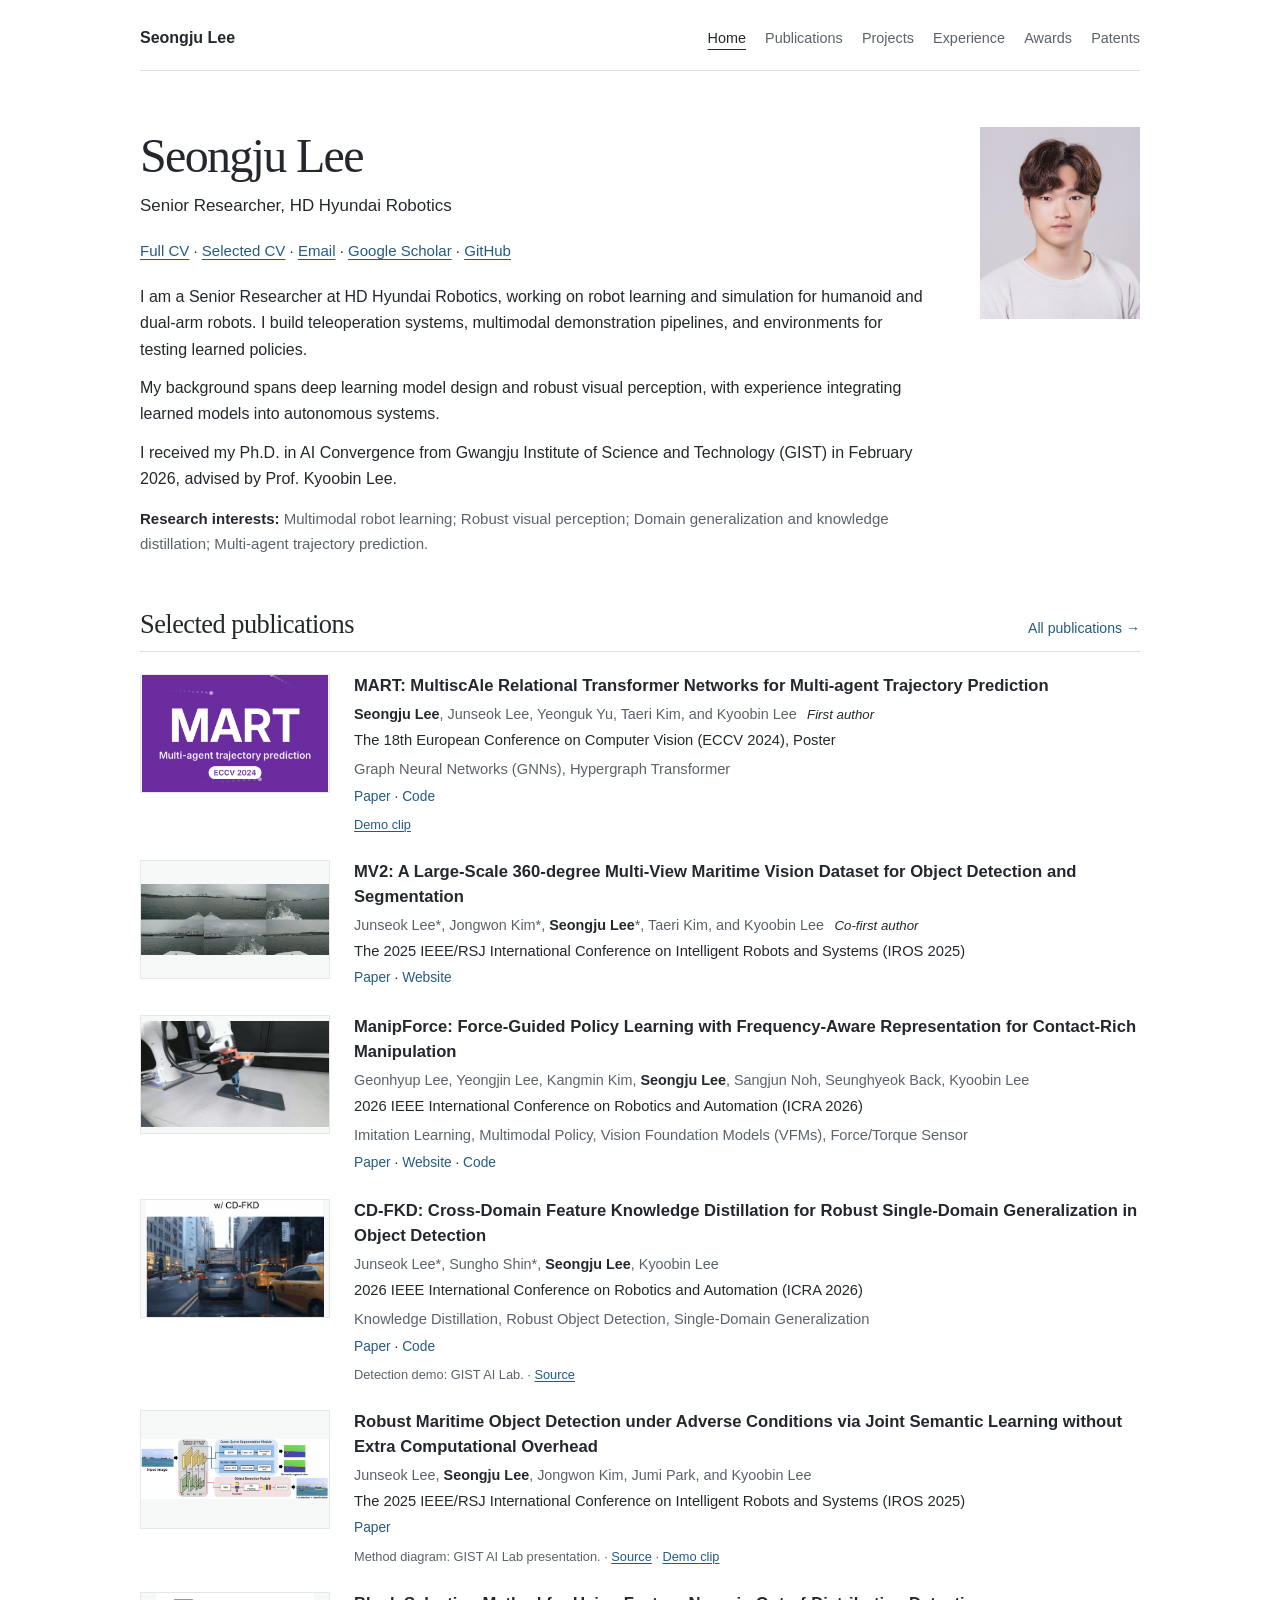
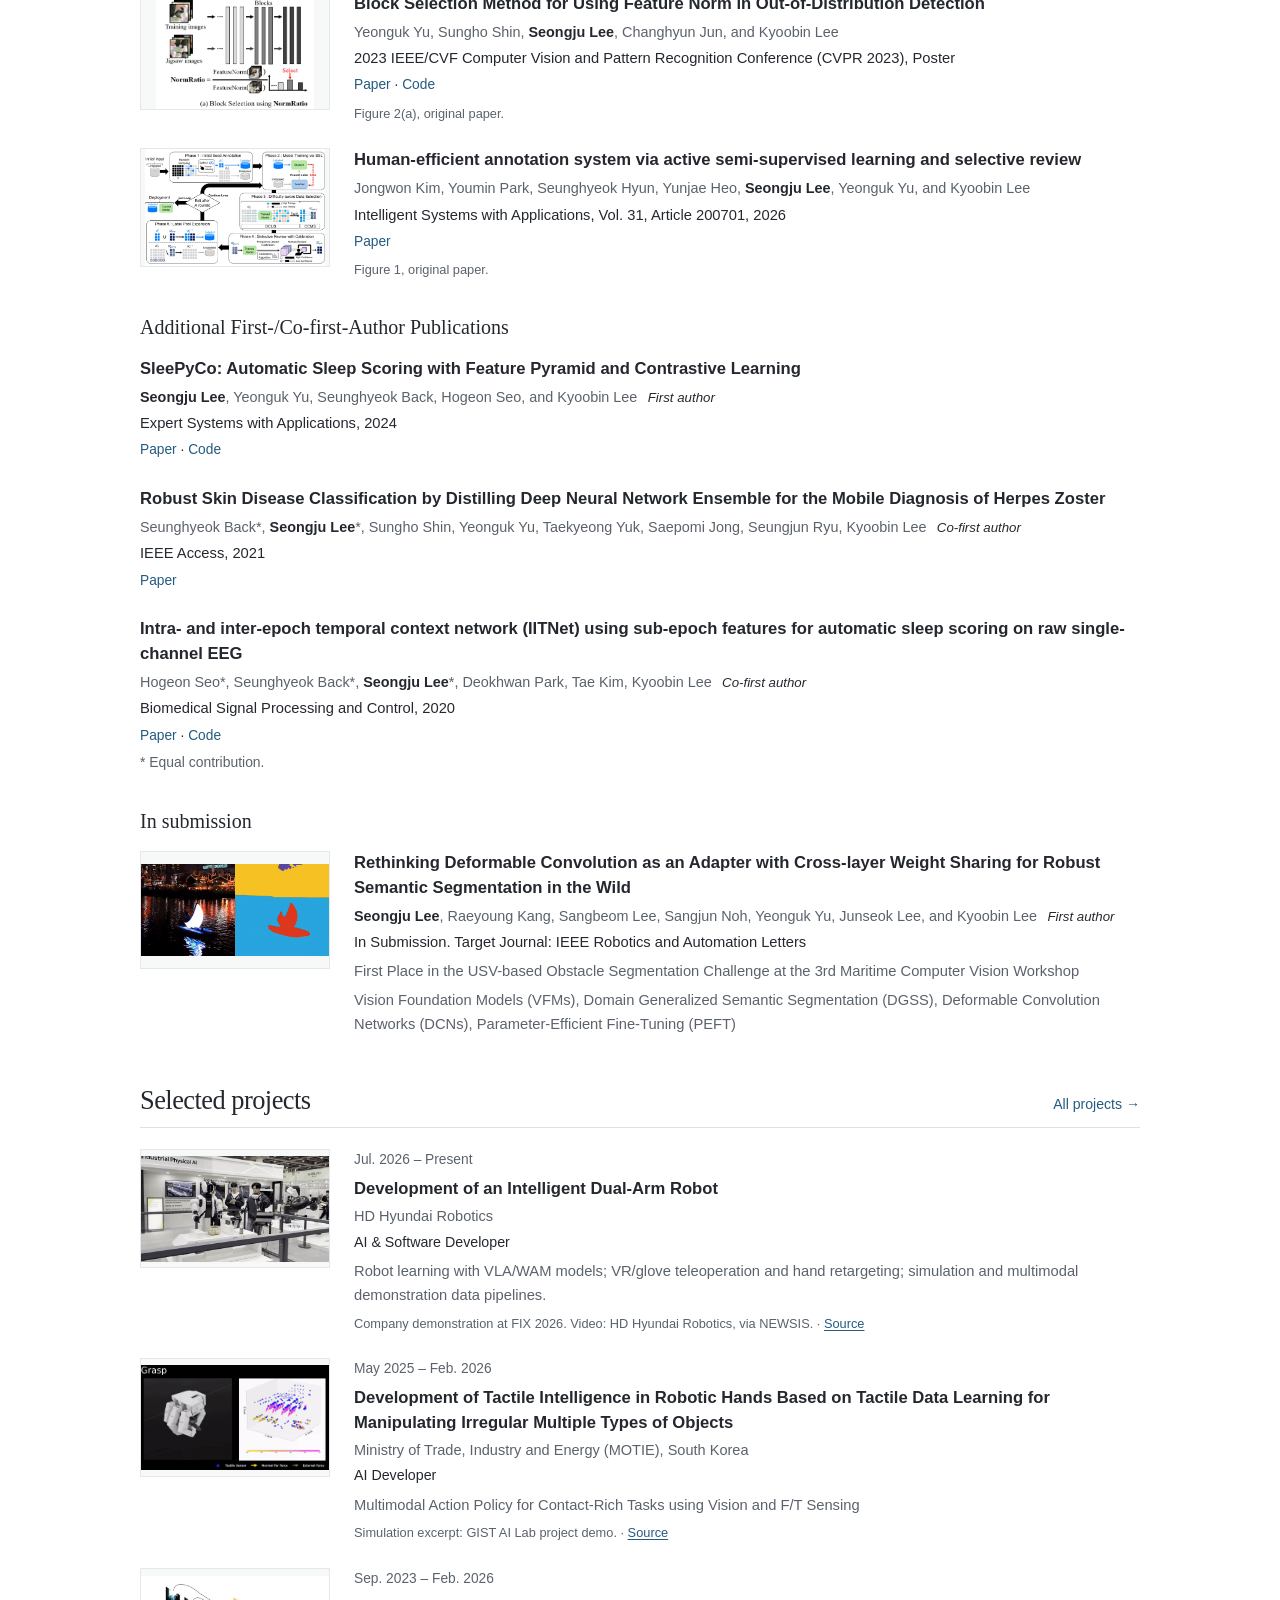
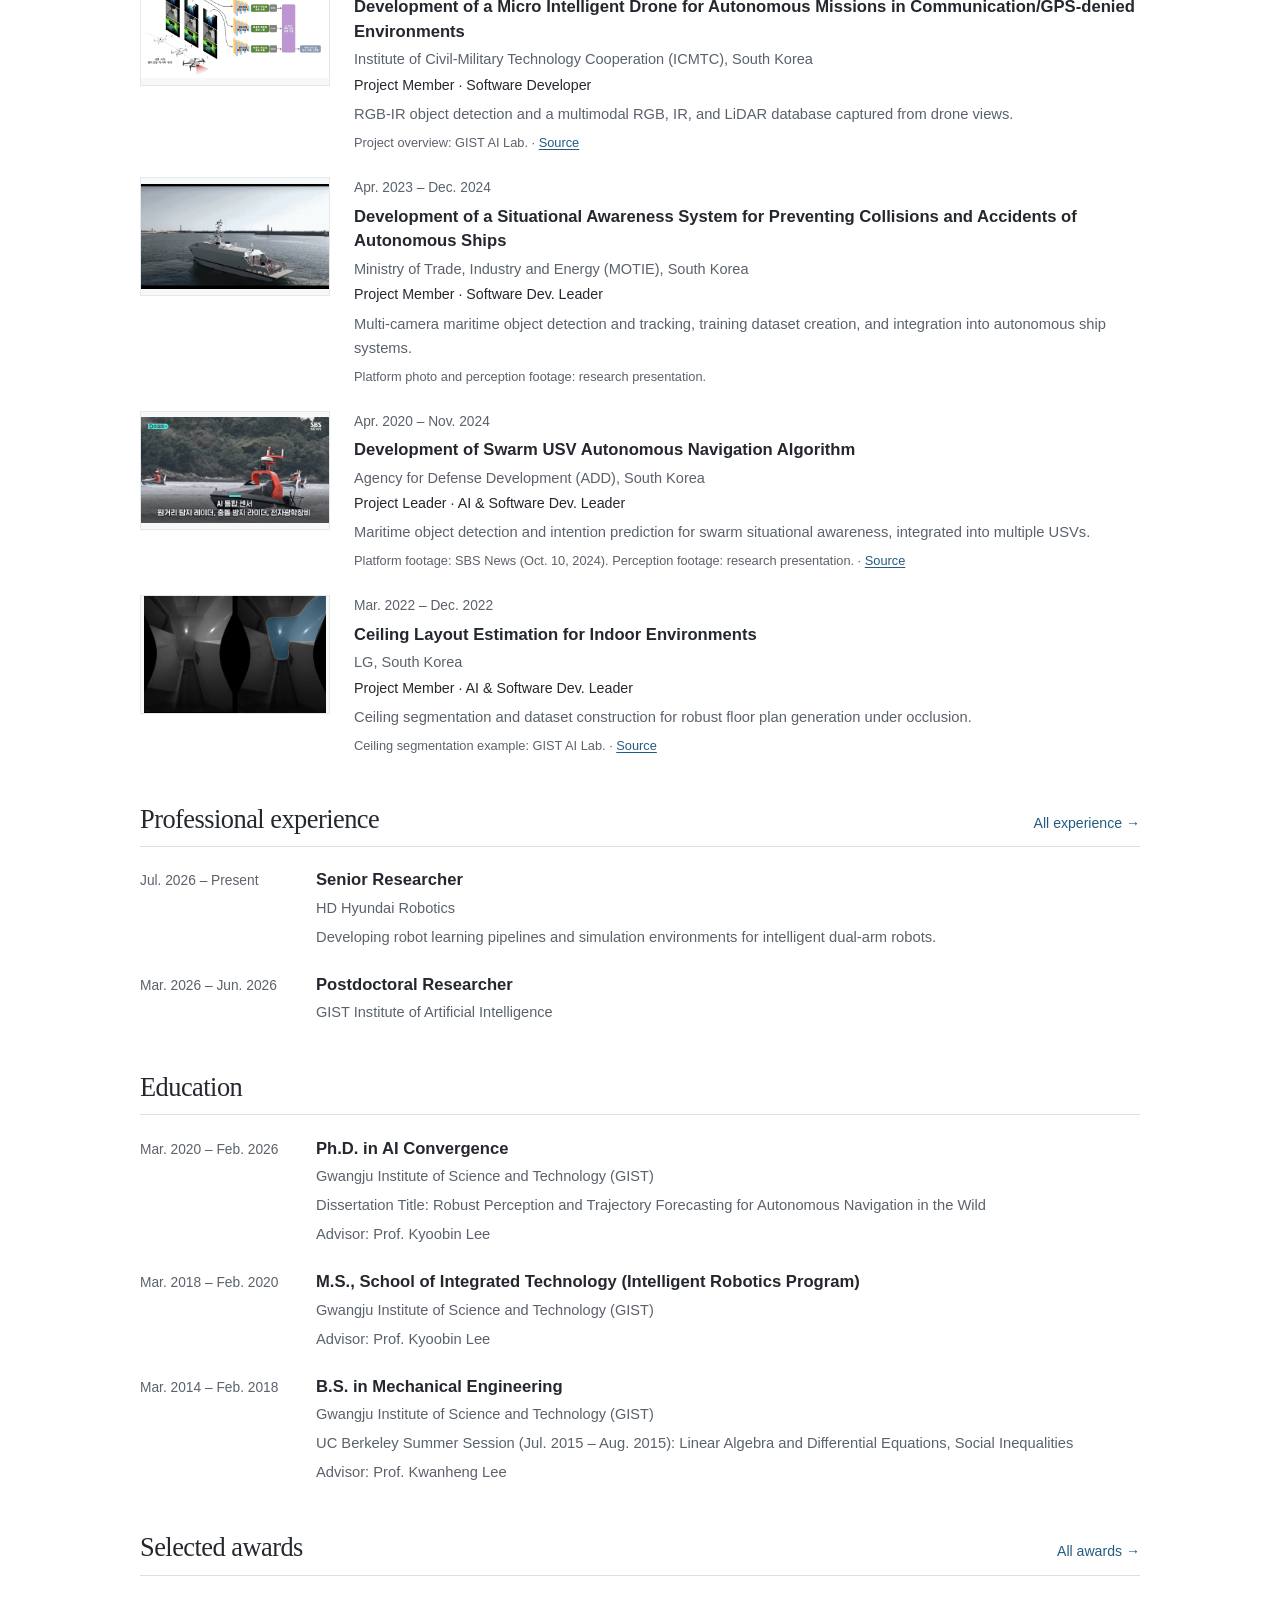
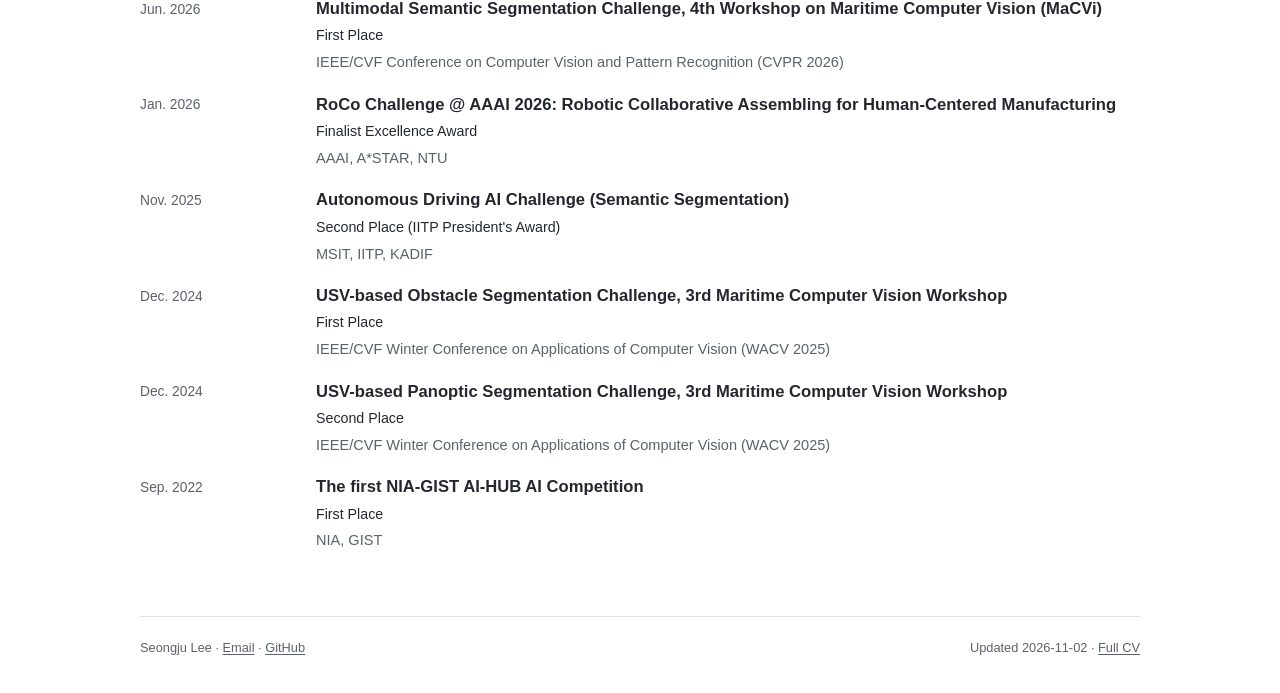
==== commit befb88c6: "Use new MART thumbnail and retain the separate demo video" ====
--- a/index.html
+++ b/index.html
@@ -45,10 +45,10 @@
   <ol class="publication-list">
 <li class="publication" id="cvpubMart">
   <article class="research-row">
-    <a class="research-media" href="assets/media/research/mart-eccv2024-teaser.gif" aria-label="Open original preview: MART ECCV 2024 teaser showing pair-wise and group-wise relations, basketball trajectory predictions, and benchmark results.">
-      <picture>
-        <source media="(prefers-reduced-motion: reduce)" srcset="assets/media/research/mart-eccv2024-teaser-poster.jpg">
-        <img src="assets/media/research/mart-eccv2024-teaser.gif" alt="MART ECCV 2024 teaser showing pair-wise and group-wise relations, basketball trajectory predictions, and benchmark results." loading="lazy" decoding="async" width="320" height="200">
+    <a class="research-media" href="assets/media/research/mart-eccv2024-thumbnail.gif" aria-label="Open original preview: Animated MART ECCV 2024 thumbnail introducing multi-agent trajectory prediction.">
+      <picture>
+        <source media="(prefers-reduced-motion: reduce)" srcset="assets/media/research/mart-eccv2024-thumbnail-poster.png">
+        <img src="assets/media/research/mart-eccv2024-thumbnail.gif" alt="Animated MART ECCV 2024 thumbnail introducing multi-agent trajectory prediction." loading="lazy" decoding="async" width="320" height="200">
       </picture>
     </a>
     <div class="research-copy">
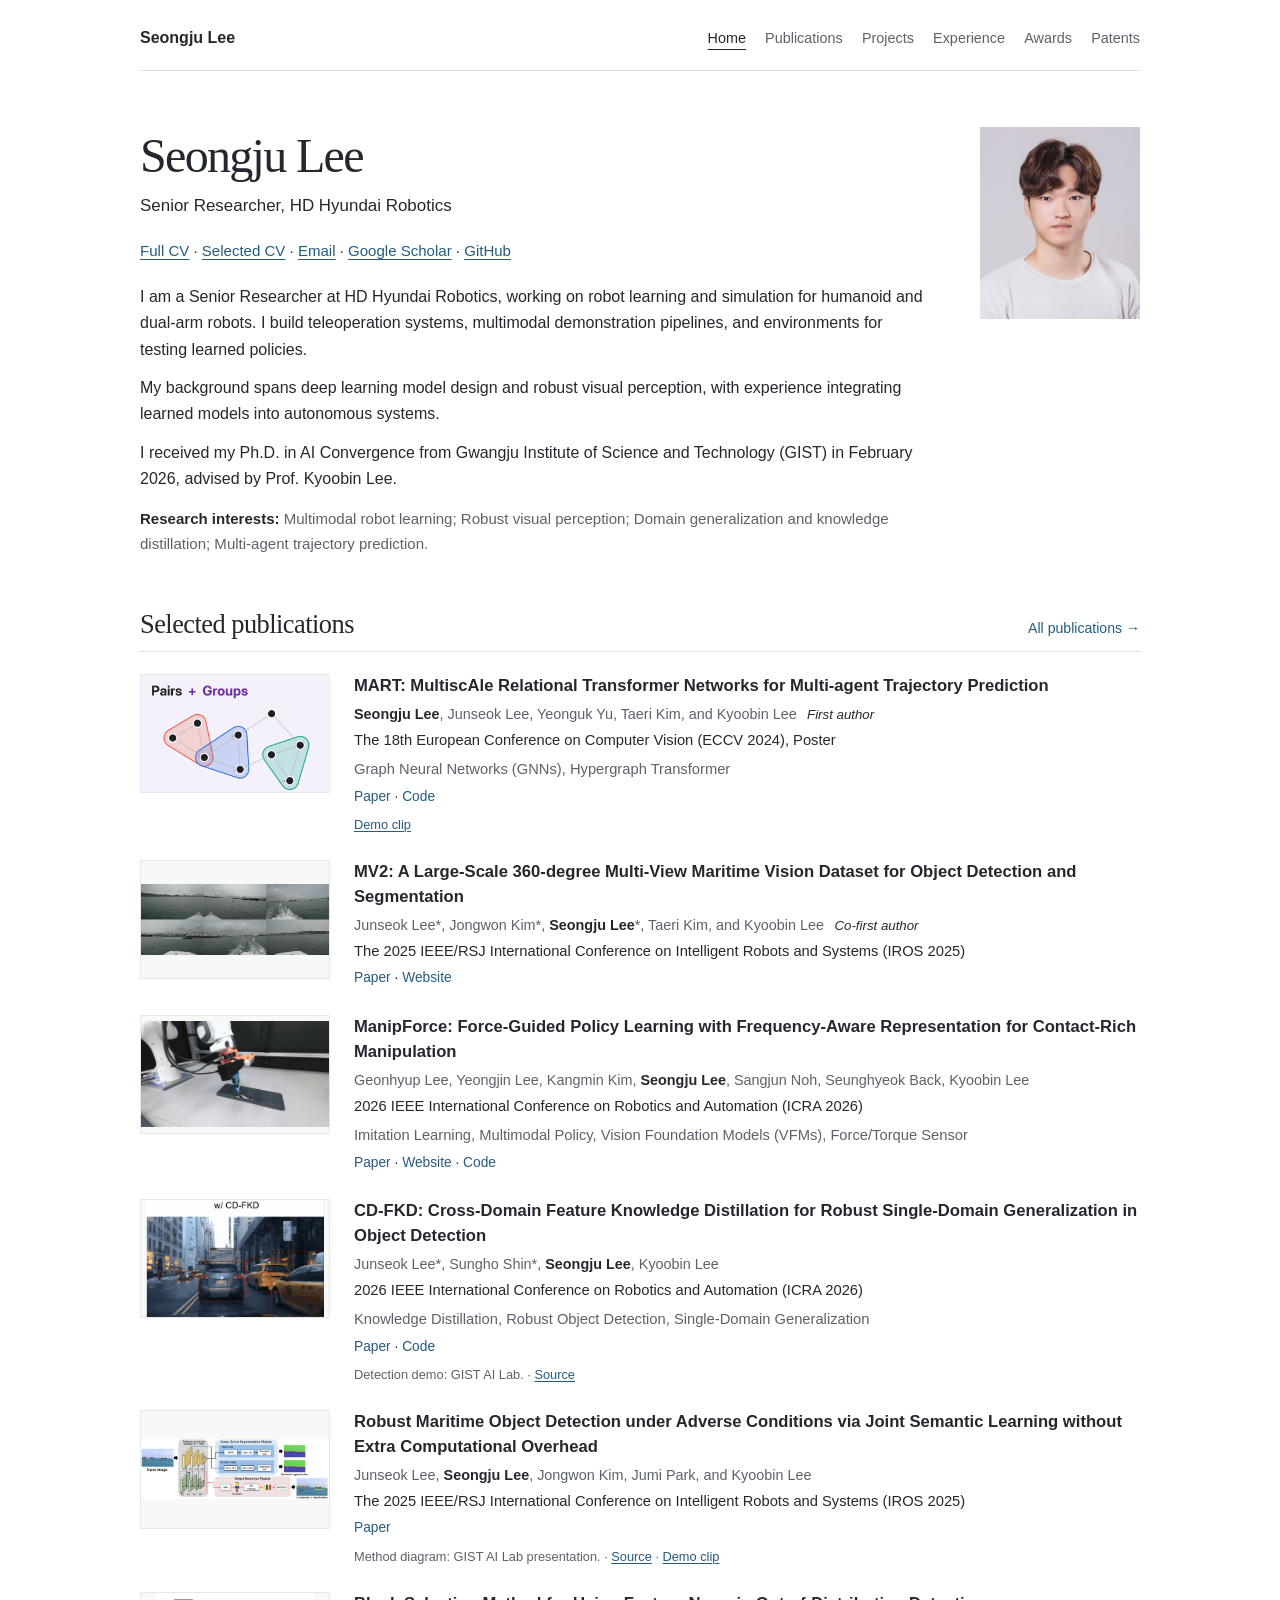
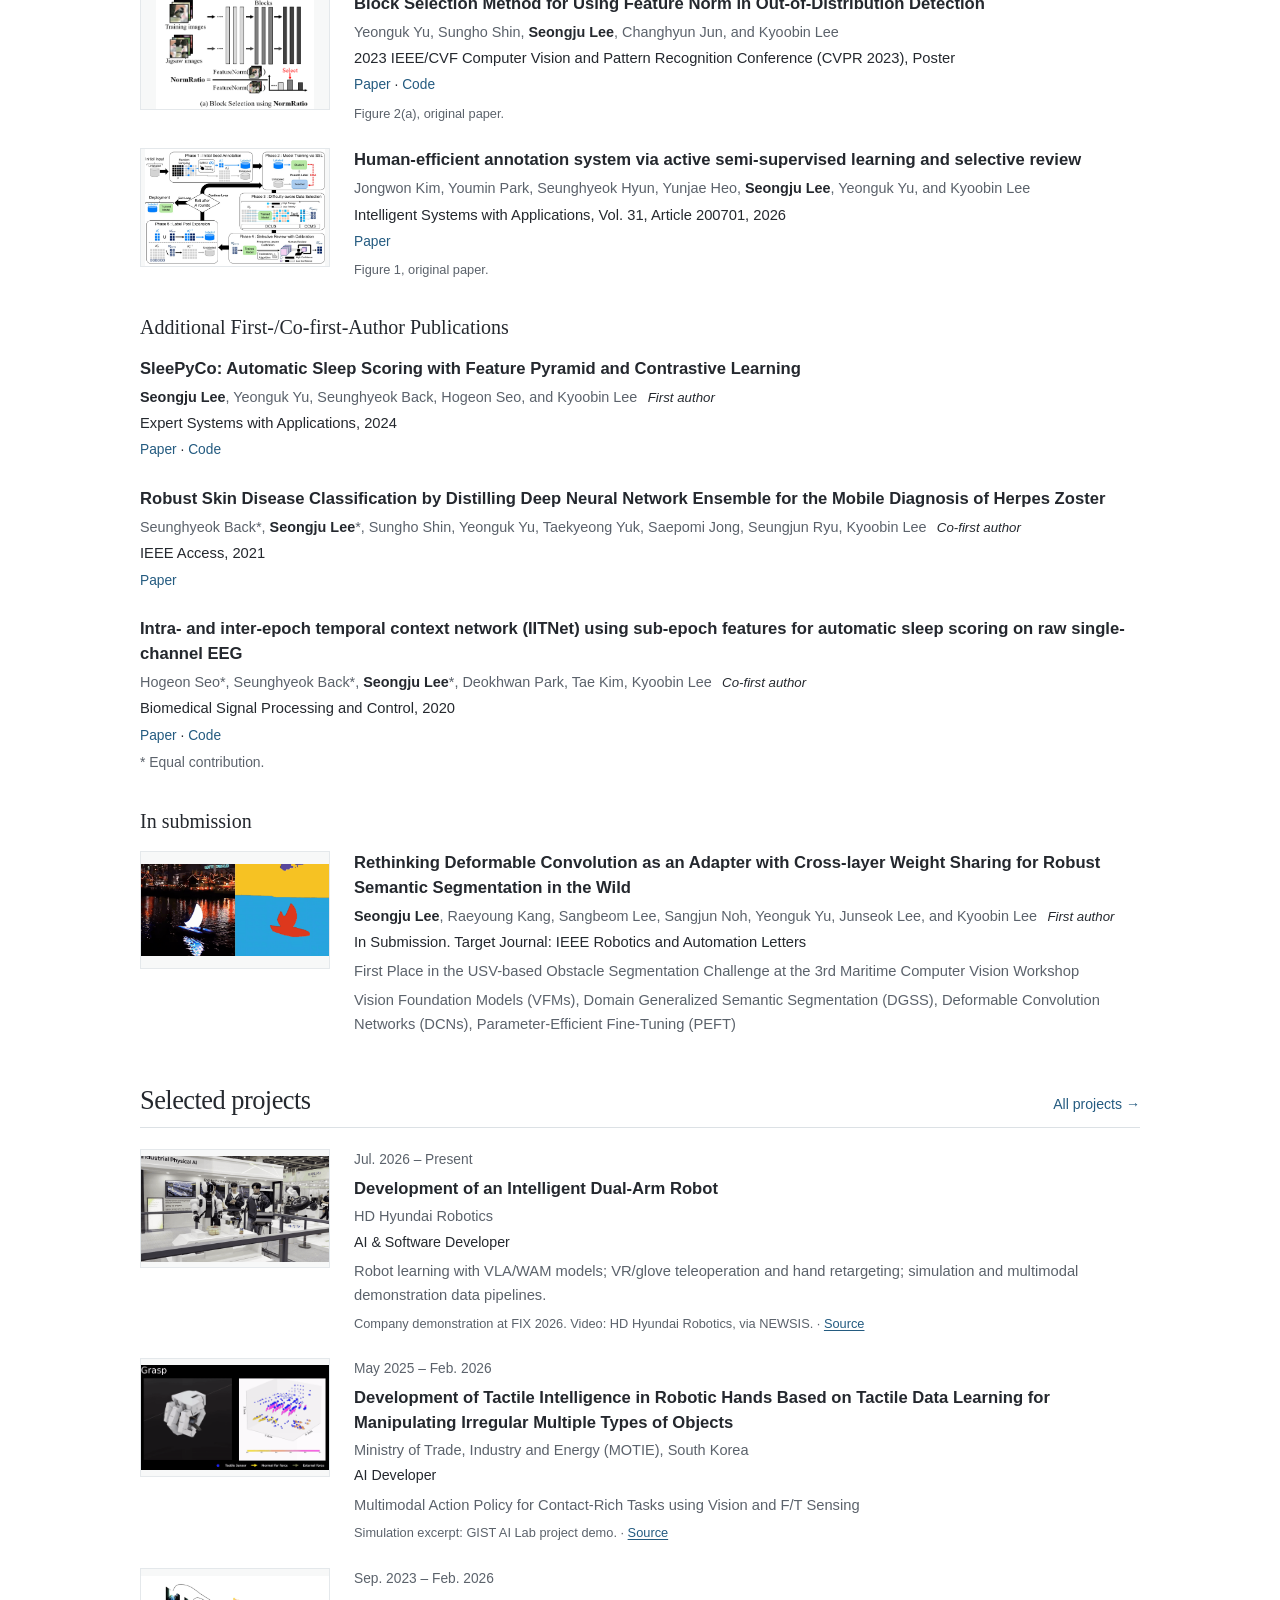
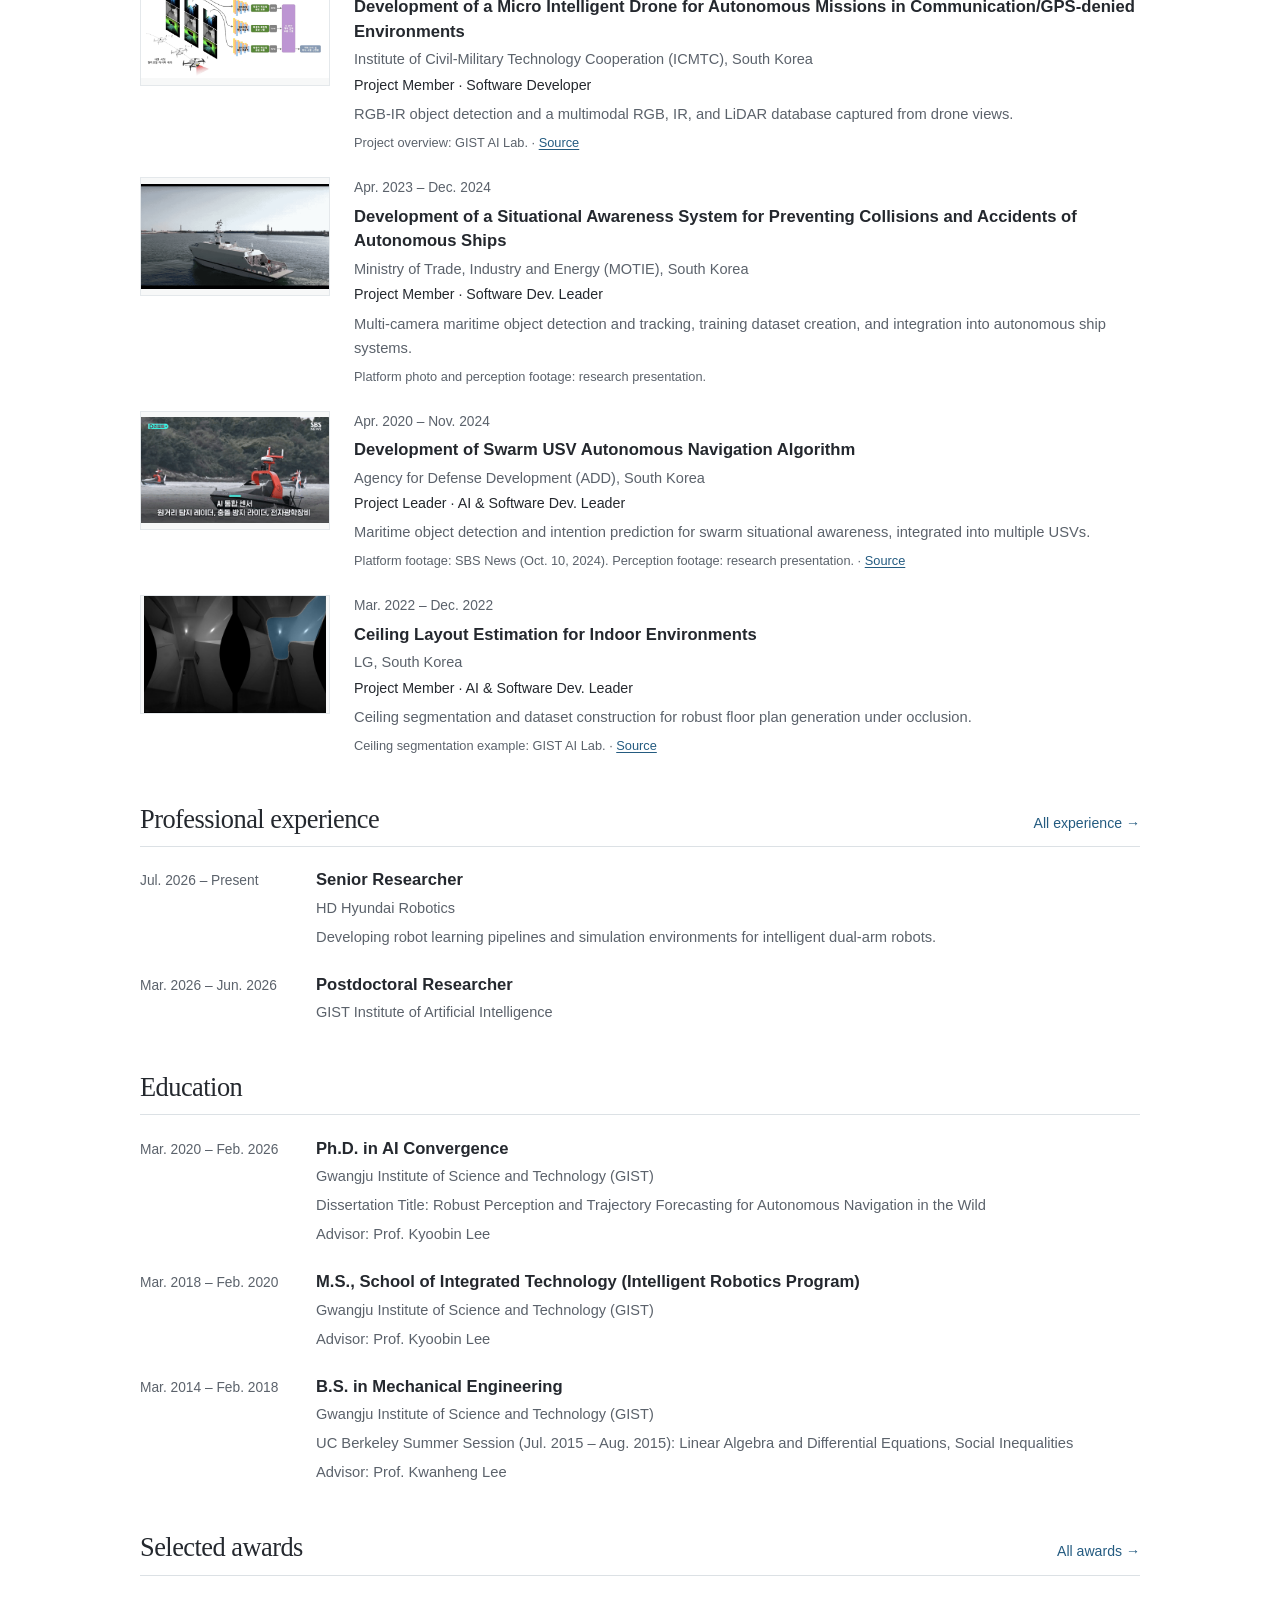
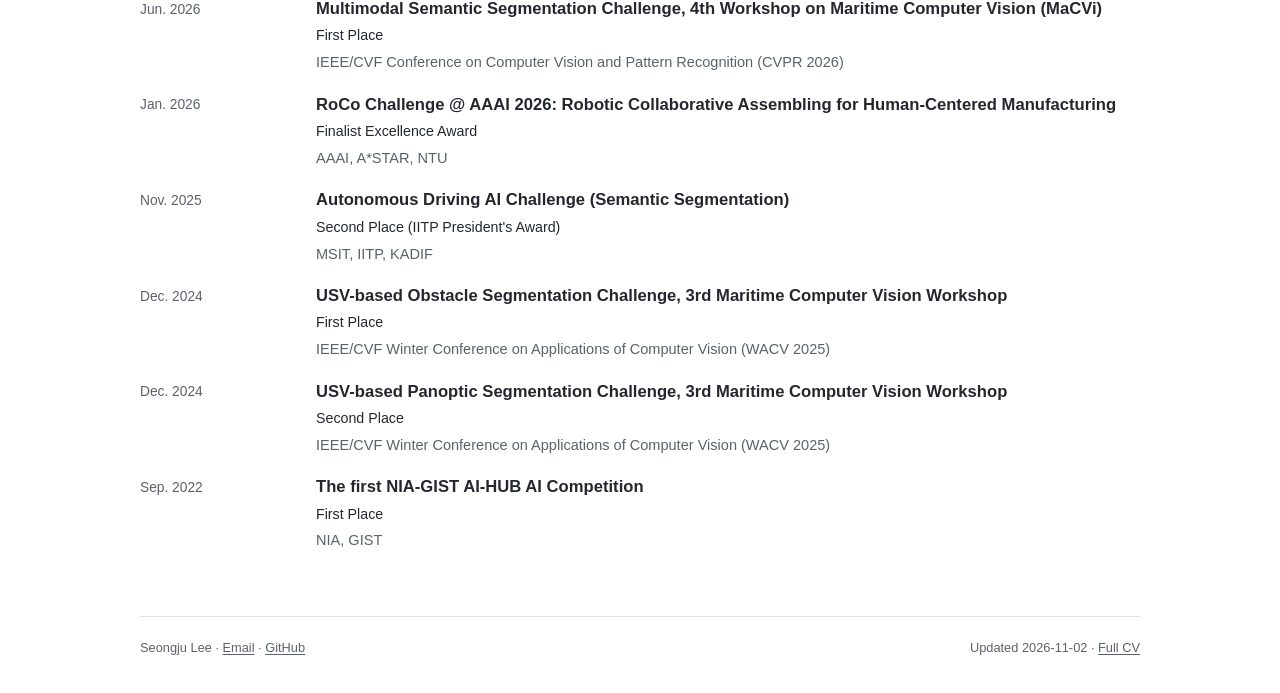
==== commit 673a21ac: "Remove title animation from MART thumbnail" ====
--- a/index.html
+++ b/index.html
@@ -45,10 +45,10 @@
   <ol class="publication-list">
 <li class="publication" id="cvpubMart">
   <article class="research-row">
-    <a class="research-media" href="assets/media/research/mart-eccv2024-thumbnail.gif" aria-label="Open original preview: Animated MART ECCV 2024 thumbnail introducing multi-agent trajectory prediction.">
-      <picture>
-        <source media="(prefers-reduced-motion: reduce)" srcset="assets/media/research/mart-eccv2024-thumbnail-poster.png">
-        <img src="assets/media/research/mart-eccv2024-thumbnail.gif" alt="Animated MART ECCV 2024 thumbnail introducing multi-agent trajectory prediction." loading="lazy" decoding="async" width="320" height="200">
+    <a class="research-media" href="assets/media/research/mart-eccv2024-thumbnail-content.gif" aria-label="Open original preview: MART animation showing pair-wise relations, adaptive groups, and basketball trajectory prediction.">
+      <picture>
+        <source media="(prefers-reduced-motion: reduce)" srcset="assets/media/research/mart-eccv2024-thumbnail-content-poster.png">
+        <img src="assets/media/research/mart-eccv2024-thumbnail-content.gif" alt="MART animation showing pair-wise relations, adaptive groups, and basketball trajectory prediction." loading="lazy" decoding="async" width="320" height="200">
       </picture>
     </a>
     <div class="research-copy">
